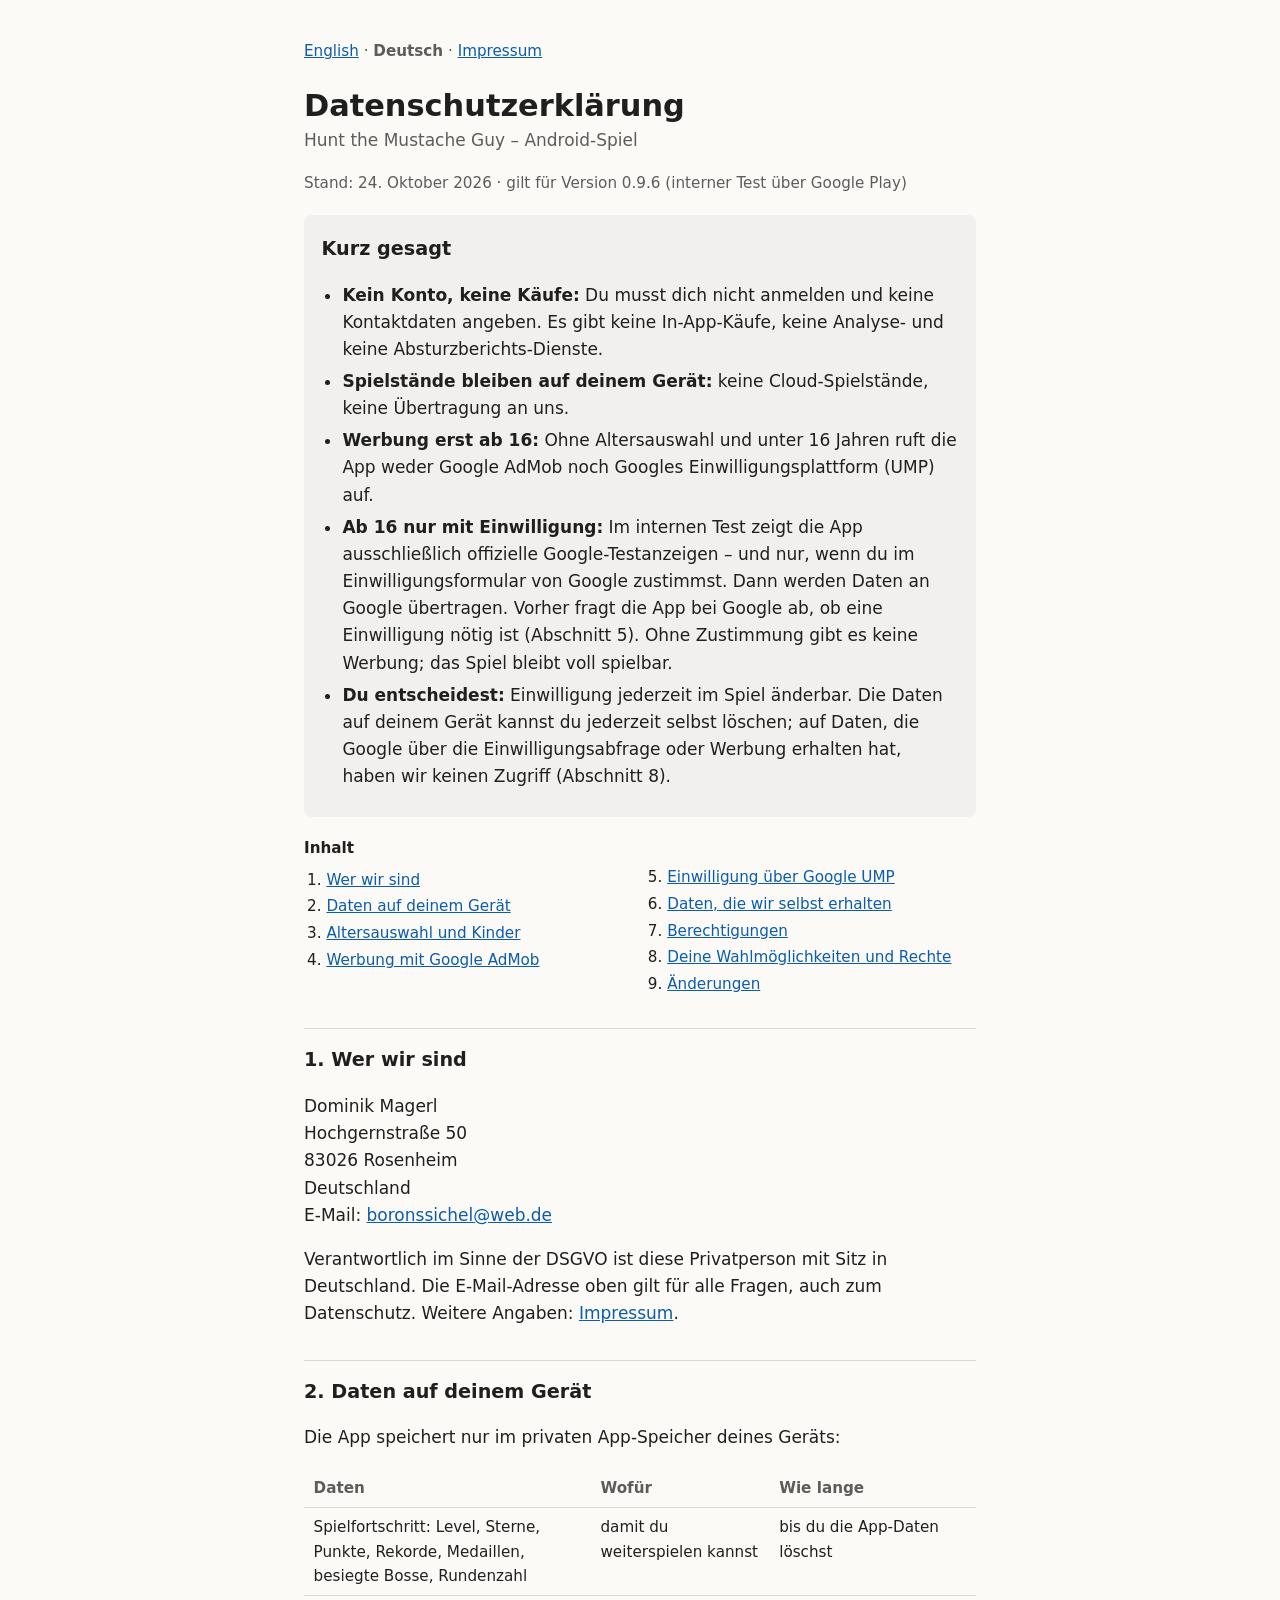
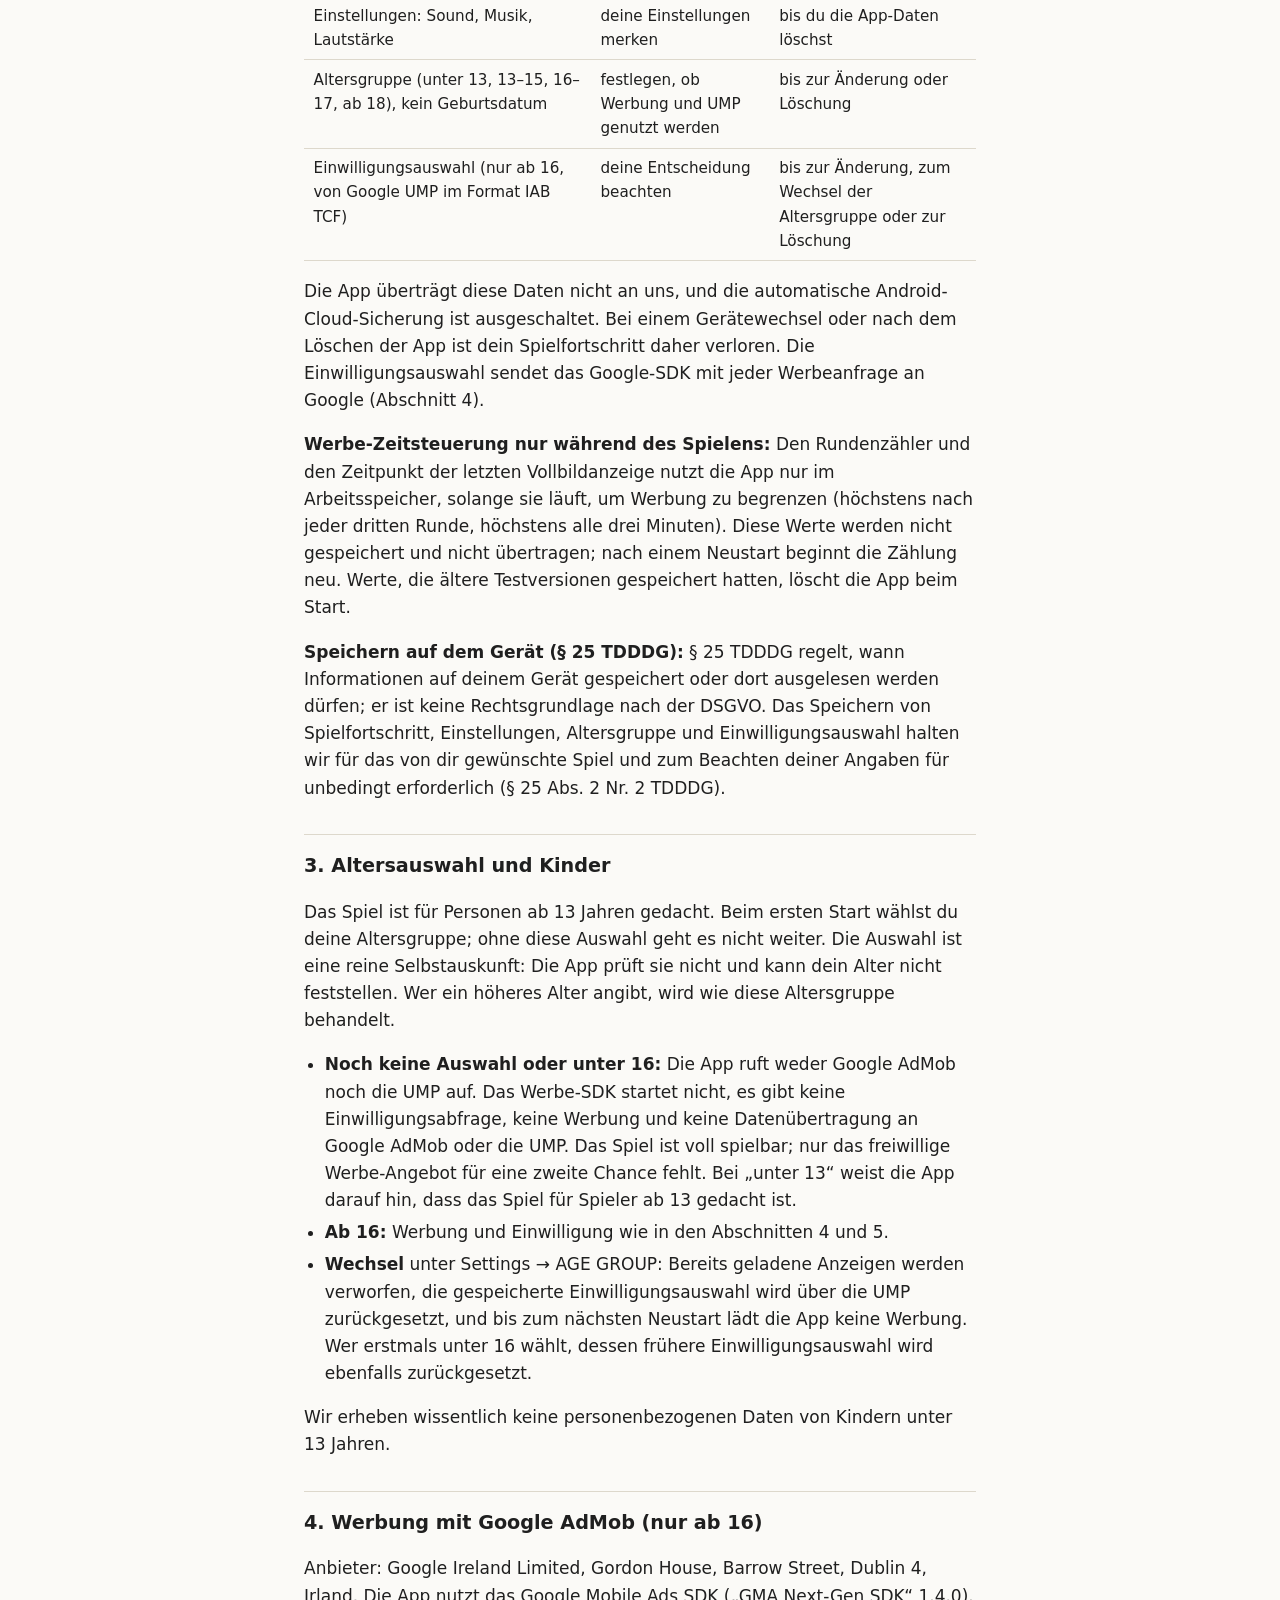
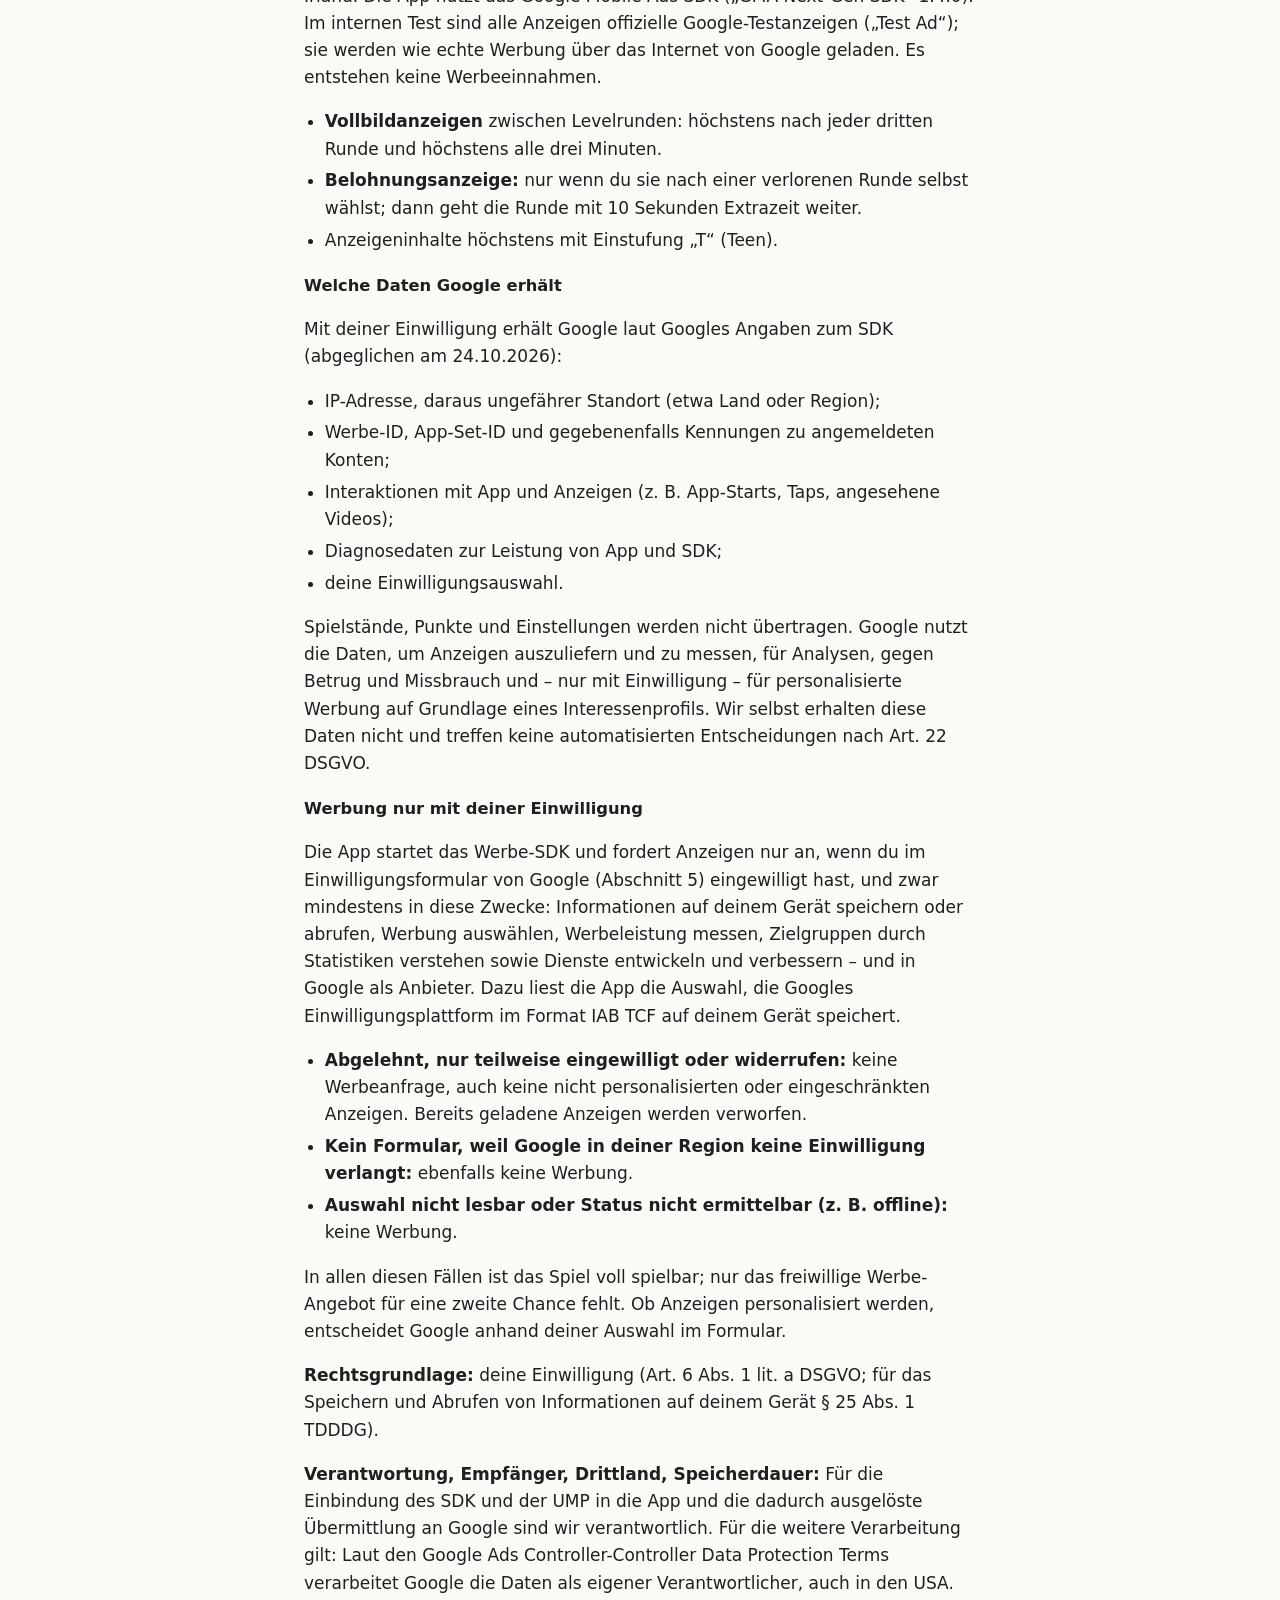
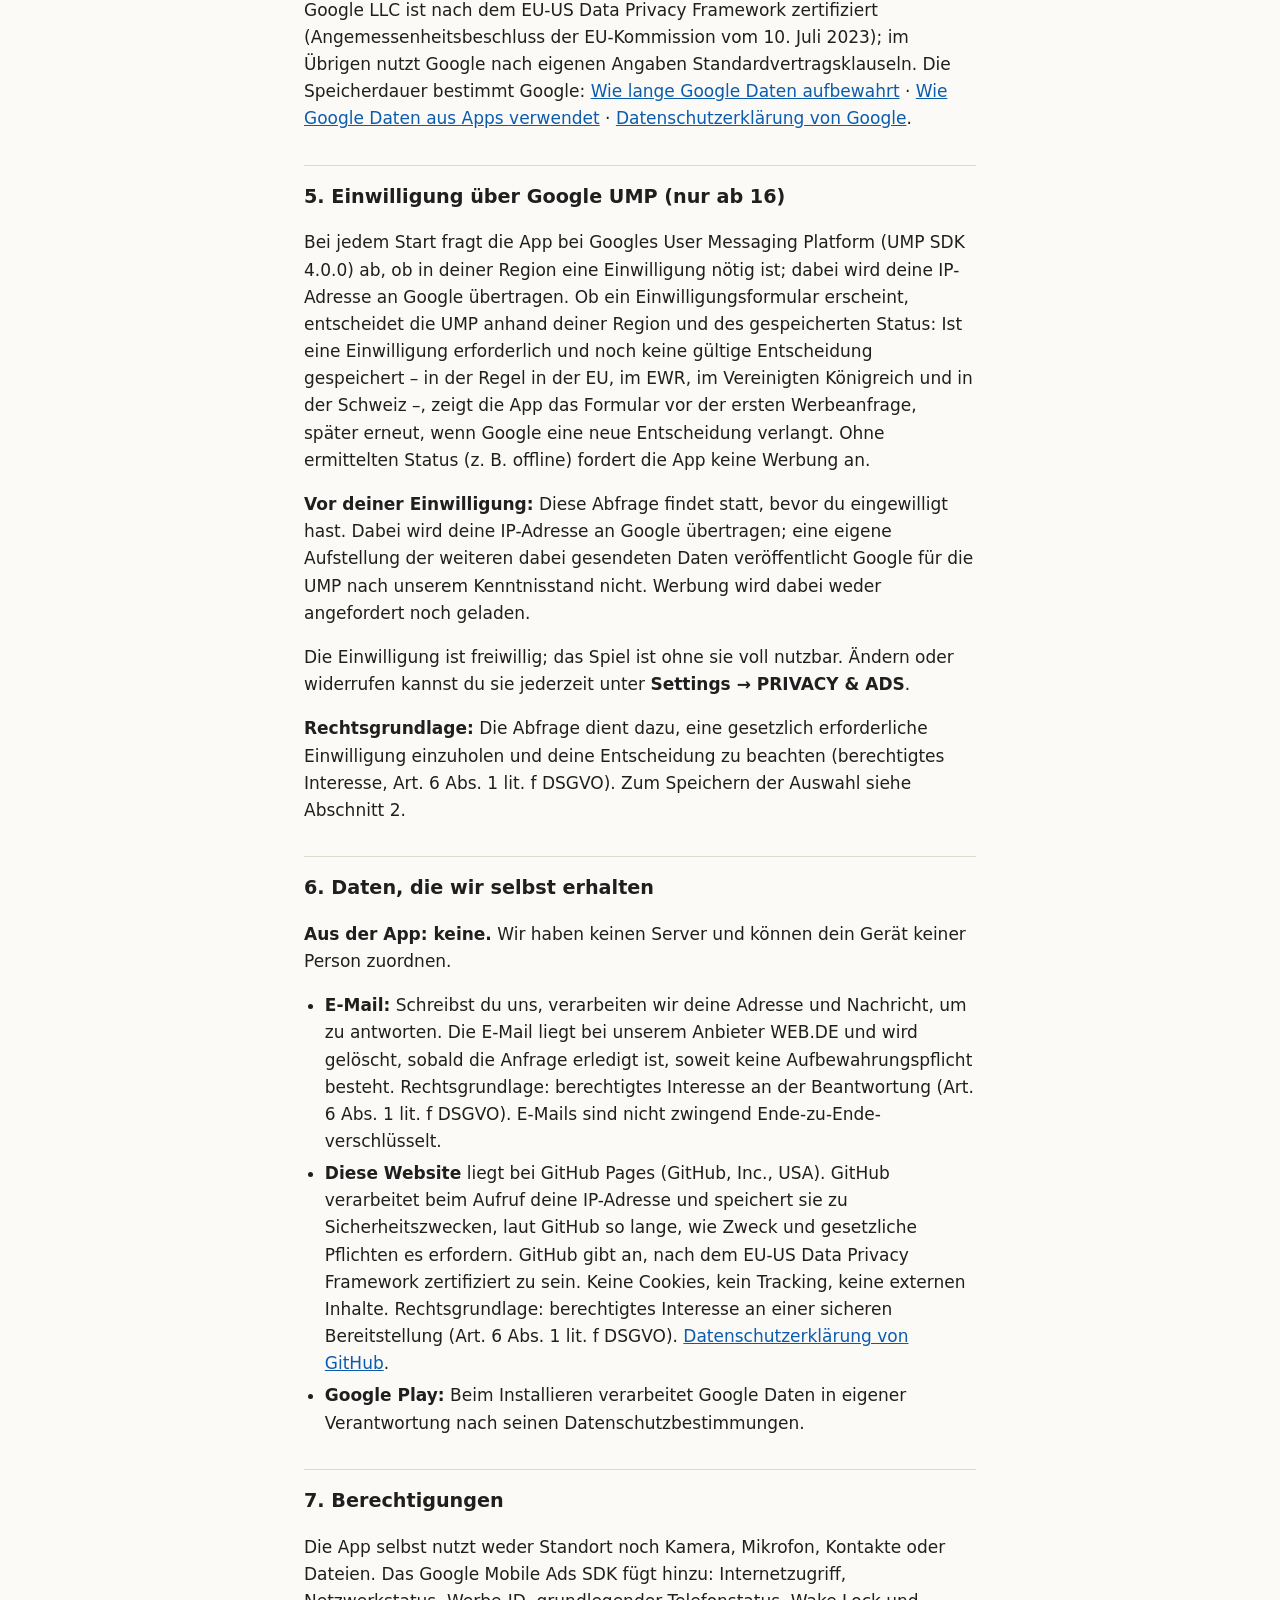
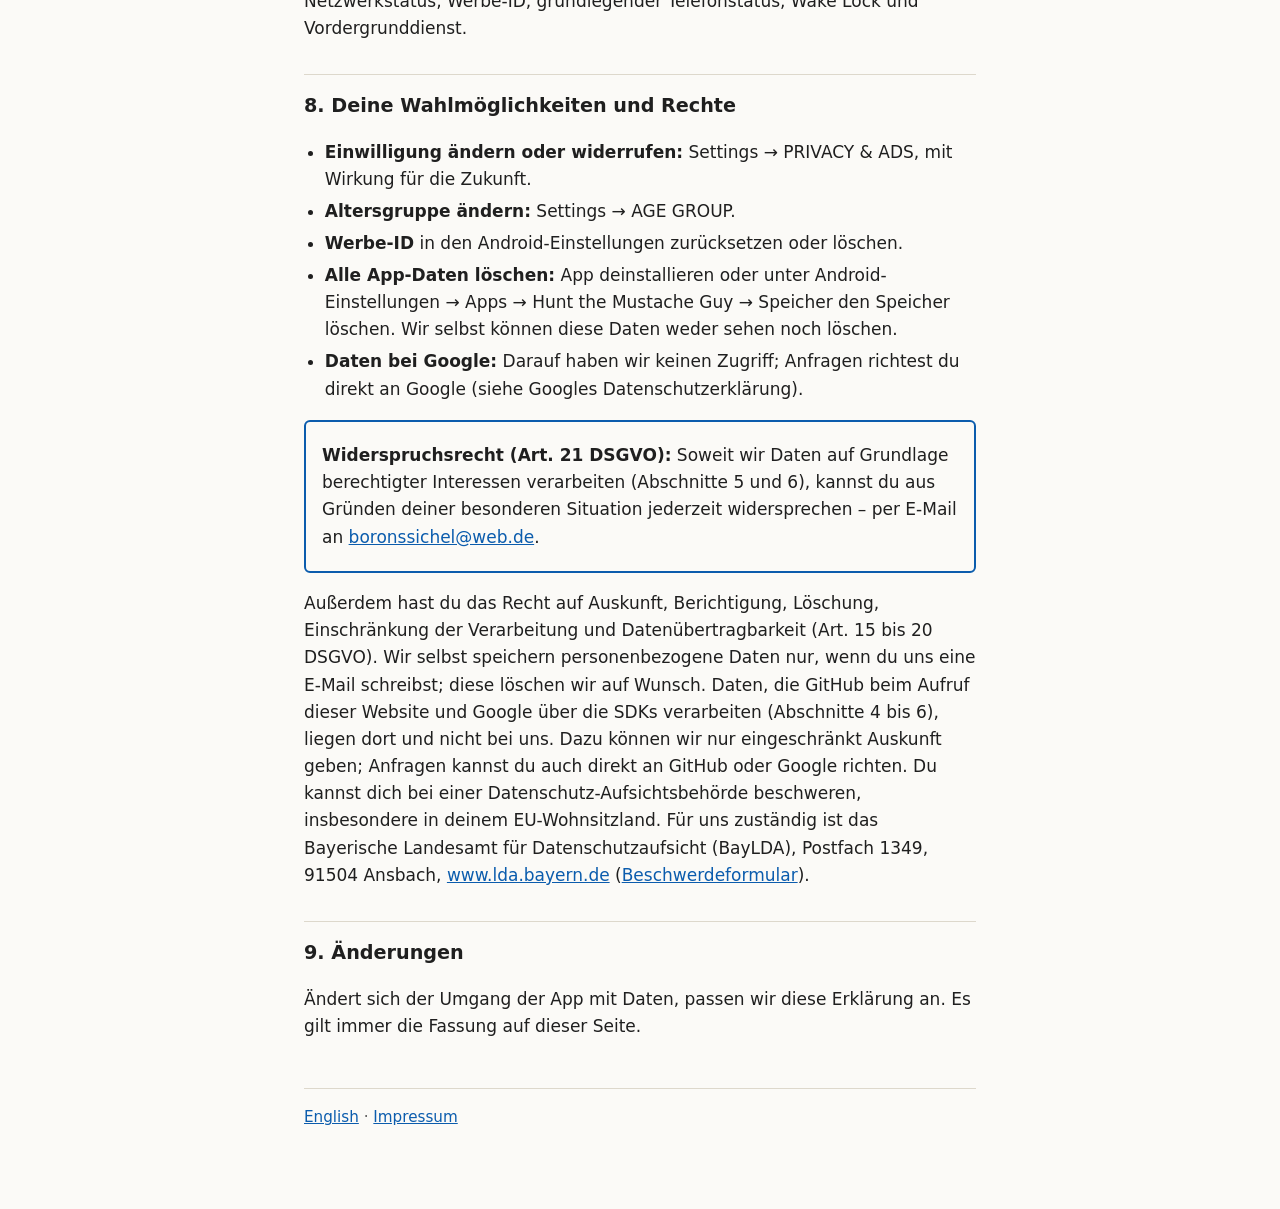
==== de/index.html @ 75f21421 "Add files via upload" ====
<!doctype html>
<html lang="de">
<head>
<meta charset="utf-8">
<meta name="viewport" content="width=device-width, initial-scale=1">
<title>Datenschutzerklärung – Hunt the Mustache Guy</title>
<link rel="stylesheet" href="../style.css">
</head>
<body>
<main>
<p class="lang"><a href="../">English</a> · <strong>Deutsch</strong> · <a href="../impressum/">Impressum</a></p>

<h1>Datenschutzerklärung</h1>
<p class="sub">Hunt the Mustache Guy – Android-Spiel</p>
<p class="meta">Stand: 24. Oktober 2026 · gilt für Version 0.9.6 (interner Test über Google Play)</p>

<div class="summary">
<h2>Kurz gesagt</h2>
<ul>
<li><strong>Kein Konto, keine Käufe:</strong> Du musst dich nicht anmelden und keine Kontaktdaten
angeben. Es gibt keine In-App-Käufe, keine Analyse- und keine Absturzberichts-Dienste.</li>
<li><strong>Spielstände bleiben auf deinem Gerät:</strong> keine Cloud-Spielstände, keine
Übertragung an uns.</li>
<li><strong>Werbung erst ab 16:</strong> Ohne Altersauswahl und unter 16 Jahren ruft die App
weder Google AdMob noch Googles Einwilligungsplattform (UMP) auf.</li>
<li><strong>Ab 16 nur mit Einwilligung:</strong> Im internen Test zeigt die App ausschließlich
offizielle Google-Testanzeigen – und nur, wenn du im Einwilligungsformular von Google zustimmst.
Dann werden Daten an Google übertragen. Vorher fragt die App bei Google ab, ob eine Einwilligung
nötig ist (Abschnitt 5). Ohne Zustimmung gibt es keine Werbung; das Spiel bleibt voll spielbar.</li>
<li><strong>Du entscheidest:</strong> Einwilligung jederzeit im Spiel änderbar. Die Daten auf
deinem Gerät kannst du jederzeit selbst löschen; auf Daten, die Google über die
Einwilligungsabfrage oder Werbung erhalten hat, haben wir keinen Zugriff (Abschnitt 8).</li>
</ul>
</div>

<nav class="toc" aria-label="Inhalt">
<strong>Inhalt</strong>
<ol>
<li><a href="#wer">Wer wir sind</a></li>
<li><a href="#geraet">Daten auf deinem Gerät</a></li>
<li><a href="#alter">Altersauswahl und Kinder</a></li>
<li><a href="#werbung">Werbung mit Google AdMob</a></li>
<li><a href="#einwilligung">Einwilligung über Google UMP</a></li>
<li><a href="#selbst">Daten, die wir selbst erhalten</a></li>
<li><a href="#berechtigungen">Berechtigungen</a></li>
<li><a href="#rechte">Deine Wahlmöglichkeiten und Rechte</a></li>
<li><a href="#aenderungen">Änderungen</a></li>
</ol>
</nav>

<div id="wer"></div>
<h2>1. Wer wir sind</h2>
<p>
Dominik Magerl<br>
Hochgernstra&#223;e 50<br>83026 Rosenheim<br>
Deutschland<br>
E-Mail: <a href="mailto:boronssichel@web.de">boronssichel@web.de</a>
</p>
<p>Verantwortlich im Sinne der DSGVO ist diese Privatperson mit Sitz in Deutschland. Die
E-Mail-Adresse oben gilt für alle Fragen, auch zum Datenschutz. Weitere Angaben:
<a href="../impressum/">Impressum</a>.</p>

<h2 id="geraet">2. Daten auf deinem Gerät</h2>
<p>Die App speichert nur im privaten App-Speicher deines Geräts:</p>
<table>
<thead><tr><th>Daten</th><th>Wofür</th><th>Wie lange</th></tr></thead>
<tbody>
<tr><td>Spielfortschritt: Level, Sterne, Punkte, Rekorde, Medaillen, besiegte Bosse, Rundenzahl</td><td data-label="Wofür">damit du weiterspielen kannst</td><td data-label="Wie lange">bis du die App-Daten löschst</td></tr>
<tr><td>Einstellungen: Sound, Musik, Lautstärke</td><td data-label="Wofür">deine Einstellungen merken</td><td data-label="Wie lange">bis du die App-Daten löschst</td></tr>
<tr><td>Altersgruppe (unter 13, 13–15, 16–17, ab 18), kein Geburtsdatum</td><td data-label="Wofür">festlegen, ob Werbung und UMP genutzt werden</td><td data-label="Wie lange">bis zur Änderung oder Löschung</td></tr>
<tr><td>Einwilligungsauswahl (nur ab 16, von Google UMP im Format IAB TCF)</td><td data-label="Wofür">deine Entscheidung beachten</td><td data-label="Wie lange">bis zur Änderung, zum Wechsel der Altersgruppe oder zur Löschung</td></tr>
</tbody>
</table>
<p>Die App überträgt diese Daten nicht an uns, und die automatische Android-Cloud-Sicherung ist
ausgeschaltet. Bei einem Gerätewechsel oder nach dem Löschen der App ist dein Spielfortschritt
daher verloren. Die Einwilligungsauswahl sendet das Google-SDK mit jeder Werbeanfrage an Google
(Abschnitt 4).</p>
<p><strong>Werbe-Zeitsteuerung nur während des Spielens:</strong> Den Rundenzähler und den
Zeitpunkt der letzten Vollbildanzeige nutzt die App nur im Arbeitsspeicher, solange sie läuft,
um Werbung zu begrenzen (höchstens nach jeder dritten Runde, höchstens alle drei Minuten). Diese
Werte werden nicht gespeichert und nicht übertragen; nach einem Neustart beginnt die Zählung
neu. Werte, die ältere Testversionen gespeichert hatten, löscht die App beim Start.</p>
<p><strong>Speichern auf dem Gerät (§ 25 TDDDG):</strong> § 25 TDDDG regelt, wann Informationen
auf deinem Gerät gespeichert oder dort ausgelesen werden dürfen; er ist keine Rechtsgrundlage
nach der DSGVO. Das Speichern von Spielfortschritt, Einstellungen, Altersgruppe und
Einwilligungsauswahl halten wir für das von dir gewünschte Spiel und zum Beachten deiner
Angaben für unbedingt erforderlich (§ 25 Abs. 2 Nr. 2 TDDDG).</p>

<h2 id="alter">3. Altersauswahl und Kinder</h2>
<p>Das Spiel ist für Personen ab 13 Jahren gedacht. Beim ersten Start wählst du deine
Altersgruppe; ohne diese Auswahl geht es nicht weiter. Die Auswahl ist eine reine
Selbstauskunft: Die App prüft sie nicht und kann dein Alter nicht feststellen. Wer ein höheres
Alter angibt, wird wie diese Altersgruppe behandelt.</p>
<ul>
<li><strong>Noch keine Auswahl oder unter 16:</strong> Die App ruft weder Google AdMob noch die
UMP auf. Das Werbe-SDK startet nicht, es gibt keine Einwilligungsabfrage, keine Werbung und
keine Datenübertragung an Google AdMob oder die UMP. Das Spiel ist voll spielbar; nur das
freiwillige Werbe-Angebot für eine zweite Chance fehlt. Bei „unter 13“ weist die App darauf hin,
dass das Spiel für Spieler ab 13 gedacht ist.</li>
<li><strong>Ab 16:</strong> Werbung und Einwilligung wie in den Abschnitten 4 und 5.</li>
<li><strong>Wechsel</strong> unter Settings → AGE GROUP: Bereits geladene Anzeigen werden
verworfen, die gespeicherte Einwilligungsauswahl wird über die UMP zurückgesetzt, und bis zum
nächsten Neustart lädt die App keine Werbung. Wer erstmals unter 16 wählt, dessen frühere
Einwilligungsauswahl wird ebenfalls zurückgesetzt.</li>
</ul>
<p>Wir erheben wissentlich keine personenbezogenen Daten von Kindern unter 13 Jahren.</p>

<h2 id="werbung">4. Werbung mit Google AdMob (nur ab 16)</h2>
<p>Anbieter: Google Ireland Limited, Gordon House, Barrow Street, Dublin 4, Irland. Die App
nutzt das Google Mobile Ads SDK („GMA Next-Gen SDK“ 1.4.0). Im internen Test sind alle Anzeigen
offizielle Google-Testanzeigen („Test Ad“); sie werden wie echte Werbung über das Internet von
Google geladen. Es entstehen keine Werbeeinnahmen.</p>
<ul>
<li><strong>Vollbildanzeigen</strong> zwischen Levelrunden: höchstens nach jeder dritten Runde
und höchstens alle drei Minuten.</li>
<li><strong>Belohnungsanzeige:</strong> nur wenn du sie nach einer verlorenen Runde selbst
wählst; dann geht die Runde mit 10 Sekunden Extrazeit weiter.</li>
<li>Anzeigeninhalte höchstens mit Einstufung „T“ (Teen).</li>
</ul>
<h3>Welche Daten Google erhält</h3>
<p>Mit deiner Einwilligung erhält Google laut Googles Angaben zum SDK (abgeglichen am
24.10.2026):</p>
<ul>
<li>IP-Adresse, daraus ungefährer Standort (etwa Land oder Region);</li>
<li>Werbe-ID, App-Set-ID und gegebenenfalls Kennungen zu angemeldeten Konten;</li>
<li>Interaktionen mit App und Anzeigen (z. B. App-Starts, Taps, angesehene Videos);</li>
<li>Diagnosedaten zur Leistung von App und SDK;</li>
<li>deine Einwilligungsauswahl.</li>
</ul>
<p>Spielstände, Punkte und Einstellungen werden nicht übertragen. Google nutzt die Daten, um
Anzeigen auszuliefern und zu messen, für Analysen, gegen Betrug und Missbrauch und – nur mit
Einwilligung – für personalisierte Werbung auf Grundlage eines Interessenprofils. Wir selbst
erhalten diese Daten nicht und treffen keine automatisierten Entscheidungen nach Art. 22 DSGVO.</p>
<h3>Werbung nur mit deiner Einwilligung</h3>
<p>Die App startet das Werbe-SDK und fordert Anzeigen nur an, wenn du im Einwilligungsformular
von Google (Abschnitt 5) eingewilligt hast, und zwar mindestens in diese Zwecke: Informationen
auf deinem Gerät speichern oder abrufen, Werbung auswählen, Werbeleistung messen, Zielgruppen
durch Statistiken verstehen sowie Dienste entwickeln und verbessern – und in Google als
Anbieter. Dazu liest die App die Auswahl, die Googles Einwilligungsplattform im Format IAB TCF
auf deinem Gerät speichert.</p>
<ul>
<li><strong>Abgelehnt, nur teilweise eingewilligt oder widerrufen:</strong> keine Werbeanfrage,
auch keine nicht personalisierten oder eingeschränkten Anzeigen. Bereits geladene Anzeigen werden
verworfen.</li>
<li><strong>Kein Formular, weil Google in deiner Region keine Einwilligung verlangt:</strong>
ebenfalls keine Werbung.</li>
<li><strong>Auswahl nicht lesbar oder Status nicht ermittelbar (z. B. offline):</strong> keine
Werbung.</li>
</ul>
<p>In allen diesen Fällen ist das Spiel voll spielbar; nur das freiwillige Werbe-Angebot für eine
zweite Chance fehlt. Ob Anzeigen personalisiert werden, entscheidet Google anhand deiner Auswahl
im Formular.</p>
<p><strong>Rechtsgrundlage:</strong> deine Einwilligung (Art. 6 Abs. 1 lit. a DSGVO; für das
Speichern und Abrufen von Informationen auf deinem Gerät § 25 Abs. 1 TDDDG).</p>
<p><strong>Verantwortung, Empfänger, Drittland, Speicherdauer:</strong> Für die Einbindung des
SDK und der UMP in die App und die dadurch ausgelöste Übermittlung an Google sind wir
verantwortlich. Für die weitere Verarbeitung gilt: Laut den Google Ads Controller-Controller
Data Protection Terms verarbeitet Google die Daten als eigener Verantwortlicher, auch in den
USA. Google LLC ist nach dem EU-US Data Privacy Framework zertifiziert (Angemessenheitsbeschluss
der EU-Kommission vom 10. Juli 2023); im Übrigen nutzt Google nach eigenen Angaben
Standardvertragsklauseln. Die Speicherdauer bestimmt Google:
<a href="https://policies.google.com/technologies/retention?hl=de">Wie lange Google Daten
aufbewahrt</a> ·
<a href="https://policies.google.com/technologies/partner-sites?hl=de">Wie Google Daten aus Apps
verwendet</a> · <a href="https://policies.google.com/privacy?hl=de">Datenschutzerklärung von
Google</a>.</p>

<h2 id="einwilligung">5. Einwilligung über Google UMP (nur ab 16)</h2>
<p>Bei jedem Start fragt die App bei Googles User Messaging Platform (UMP SDK 4.0.0) ab, ob in
deiner Region eine Einwilligung nötig ist; dabei wird deine IP-Adresse an Google übertragen. Ob
ein Einwilligungsformular erscheint, entscheidet die UMP anhand deiner Region und des
gespeicherten Status: Ist eine Einwilligung erforderlich und noch keine gültige Entscheidung
gespeichert – in der Regel in der EU, im EWR, im Vereinigten Königreich und in der Schweiz –,
zeigt die App das Formular vor der ersten Werbeanfrage, später erneut, wenn Google eine neue
Entscheidung verlangt.
Ohne ermittelten Status (z. B. offline) fordert die App keine Werbung an.</p>
<p><strong>Vor deiner Einwilligung:</strong> Diese Abfrage findet statt, bevor du eingewilligt
hast. Dabei wird deine IP-Adresse an Google übertragen; eine eigene Aufstellung der weiteren
dabei gesendeten Daten veröffentlicht Google für die UMP nach unserem Kenntnisstand nicht.
Werbung wird dabei weder angefordert noch geladen.</p>
<p>Die Einwilligung ist freiwillig; das Spiel ist ohne sie voll nutzbar. Ändern oder widerrufen
kannst du sie jederzeit unter <strong>Settings → PRIVACY &amp; ADS</strong>.</p>
<p><strong>Rechtsgrundlage:</strong> Die Abfrage dient dazu, eine gesetzlich erforderliche
Einwilligung einzuholen und deine Entscheidung zu beachten (berechtigtes Interesse, Art. 6
Abs. 1 lit. f DSGVO). Zum Speichern der Auswahl siehe Abschnitt 2.</p>

<h2 id="selbst">6. Daten, die wir selbst erhalten</h2>
<p><strong>Aus der App: keine.</strong> Wir haben keinen Server und können dein Gerät keiner
Person zuordnen.</p>
<ul>
<li><strong>E-Mail:</strong> Schreibst du uns, verarbeiten wir deine Adresse und Nachricht, um
zu antworten. Die E-Mail liegt bei unserem Anbieter WEB.DE und wird gelöscht, sobald die Anfrage
erledigt ist, soweit keine Aufbewahrungspflicht besteht. Rechtsgrundlage: berechtigtes Interesse
an der Beantwortung (Art. 6 Abs. 1 lit. f DSGVO). E-Mails sind nicht zwingend
Ende-zu-Ende-verschlüsselt.</li>
<li><strong>Diese Website</strong> liegt bei GitHub Pages (GitHub, Inc., USA). GitHub verarbeitet
beim Aufruf deine IP-Adresse und speichert sie zu Sicherheitszwecken, laut GitHub so lange, wie
Zweck und gesetzliche Pflichten es erfordern. GitHub gibt an, nach dem EU-US Data Privacy
Framework zertifiziert zu sein. Keine Cookies, kein Tracking, keine externen Inhalte.
Rechtsgrundlage: berechtigtes Interesse an einer sicheren Bereitstellung (Art. 6 Abs. 1 lit. f
DSGVO). <a href="https://docs.github.com/de/site-policy/privacy-policies/github-general-privacy-statement">Datenschutzerklärung von GitHub</a>.</li>
<li><strong>Google Play:</strong> Beim Installieren verarbeitet Google Daten in eigener
Verantwortung nach seinen Datenschutzbestimmungen.</li>
</ul>

<h2 id="berechtigungen">7. Berechtigungen</h2>
<p>Die App selbst nutzt weder Standort noch Kamera, Mikrofon, Kontakte oder Dateien. Das Google
Mobile Ads SDK fügt hinzu: Internetzugriff, Netzwerkstatus, Werbe-ID, grundlegender
Telefonstatus, Wake Lock und Vordergrunddienst.</p>

<h2 id="rechte">8. Deine Wahlmöglichkeiten und Rechte</h2>
<ul>
<li><strong>Einwilligung ändern oder widerrufen:</strong> Settings → PRIVACY &amp; ADS, mit Wirkung
für die Zukunft.</li>
<li><strong>Altersgruppe ändern:</strong> Settings → AGE GROUP.</li>
<li><strong>Werbe-ID</strong> in den Android-Einstellungen zurücksetzen oder löschen.</li>
<li><strong>Alle App-Daten löschen:</strong> App deinstallieren oder unter Android-Einstellungen →
Apps → Hunt the Mustache Guy → Speicher den Speicher löschen. Wir selbst können diese Daten
weder sehen noch löschen.</li>
<li><strong>Daten bei Google:</strong> Darauf haben wir keinen Zugriff; Anfragen richtest du
direkt an Google (siehe Googles Datenschutzerklärung).</li>
</ul>
<div class="objection">
<p><strong>Widerspruchsrecht (Art. 21 DSGVO):</strong> Soweit wir Daten auf Grundlage
berechtigter Interessen verarbeiten (Abschnitte 5 und 6), kannst du aus Gründen deiner
besonderen Situation jederzeit widersprechen – per E-Mail an
<a href="mailto:boronssichel@web.de">boronssichel@web.de</a>.</p>
</div>
<p>Außerdem hast du das Recht auf Auskunft, Berichtigung, Löschung, Einschränkung der
Verarbeitung und Datenübertragbarkeit (Art. 15 bis 20 DSGVO). Wir selbst speichern personenbezogene
Daten nur, wenn du uns eine E-Mail schreibst; diese löschen wir auf Wunsch. Daten, die GitHub
beim Aufruf dieser Website und Google über die SDKs verarbeiten (Abschnitte 4 bis 6), liegen
dort und nicht bei uns. Dazu können wir nur eingeschränkt Auskunft geben; Anfragen kannst du
auch direkt an GitHub oder Google richten. Du kannst dich bei einer
Datenschutz-Aufsichtsbehörde beschweren, insbesondere in deinem EU-Wohnsitzland. Für uns
zuständig ist das Bayerische Landesamt für Datenschutzaufsicht (BayLDA), Postfach 1349, 91504
Ansbach, <a href="https://www.lda.bayern.de/">www.lda.bayern.de</a>
(<a href="https://www.lda.bayern.de/de/beschwerde.html">Beschwerdeformular</a>).</p>

<h2 id="aenderungen">9. Änderungen</h2>
<p>Ändert sich der Umgang der App mit Daten, passen wir diese Erklärung an. Es gilt immer die
Fassung auf dieser Seite.</p>

<p class="foot"><a href="../">English</a> · <a href="../impressum/">Impressum</a></p>
</main>
</body>
</html>
---- style.css ----
:root {
  --bg: #fbfaf7;
  --text: #1f1f1f;
  --muted: #5c5c5c;
  --link: #0b5cad;
  --rule: #ddd8cc;
}

@media (prefers-color-scheme: dark) {
  :root {
    --bg: #17181a;
    --text: #e8e6e1;
    --muted: #a5a29b;
    --link: #7fb6f0;
    --rule: #34363a;
  }
}

* { box-sizing: border-box; }

body {
  margin: 0;
  background: var(--bg);
  color: var(--text);
  font: 17px/1.6 system-ui, -apple-system, "Segoe UI", Roboto, sans-serif;
}

main {
  max-width: 44rem;
  margin: 0 auto;
  padding: 1.5rem 16px 4rem;
}

h1 { font-size: 1.9rem; line-height: 1.2; margin: 1.5rem 0 0.2rem; }
h2 { font-size: 1.2rem; margin: 2rem 0 0.5rem; padding-top: 1rem; border-top: 1px solid var(--rule); }
.sub { color: var(--muted); margin-top: 0; }
.lang { font-size: 0.95rem; color: var(--muted); }
a { color: var(--link); overflow-wrap: anywhere; }
ul { padding-left: 1.3rem; }
li { margin: 0.3rem 0; }

.foot { margin-top: 3rem; padding-top: 1rem; border-top: 1px solid var(--rule); font-size: 0.95rem; color: var(--muted); }
.note { border-left: 4px solid var(--link); padding: 0.6rem 0.9rem; background: rgba(127, 127, 127, 0.08); border-radius: 4px; }
.objection { border: 2px solid var(--link); border-radius: 6px; padding: 0.2rem 1rem; margin: 1rem 0; }
h2 { scroll-margin-top: 1rem; }
h3 { font-size: 1.02rem; margin: 1.2rem 0 0.3rem; }
.meta { color: var(--muted); font-size: 0.95rem; margin: 0.2rem 0 1rem; }

/* Kurzfassung oben */
.summary { background: rgba(127, 127, 127, 0.08); border-radius: 8px; padding: 0.4rem 1.1rem 0.6rem; margin: 1.2rem 0; }
.summary h2 { border-top: 0; padding-top: 0; margin-top: 0.8rem; }

/* Sprunglinks */
.toc { font-size: 0.95rem; margin: 1rem 0; }
.toc ol { margin: 0.3rem 0 0; padding-left: 1.4rem; columns: 2; column-gap: 2rem; }
.toc li { margin: 0.15rem 0; break-inside: avoid; }
@media (max-width: 34rem) { .toc ol { columns: 1; } }

/* Datentabelle: auf schmalen Bildschirmen untereinander */
table { width: 100%; border-collapse: collapse; margin: 0.8rem 0; font-size: 0.95rem; }
th, td { text-align: left; vertical-align: top; padding: 0.45rem 0.6rem; border-bottom: 1px solid var(--rule); }
th { color: var(--muted); font-weight: 600; }
@media (max-width: 34rem) {
  thead { display: none; }
  table, tbody, tr, td { display: block; width: 100%; }
  tr { border-bottom: 1px solid var(--rule); padding: 0.4rem 0; }
  td { border: 0; padding: 0.15rem 0; }
  td::before { content: attr(data-label) ": "; color: var(--muted); font-weight: 600; }
  td:first-child::before { content: ""; }
  td:first-child { font-weight: 600; }
}
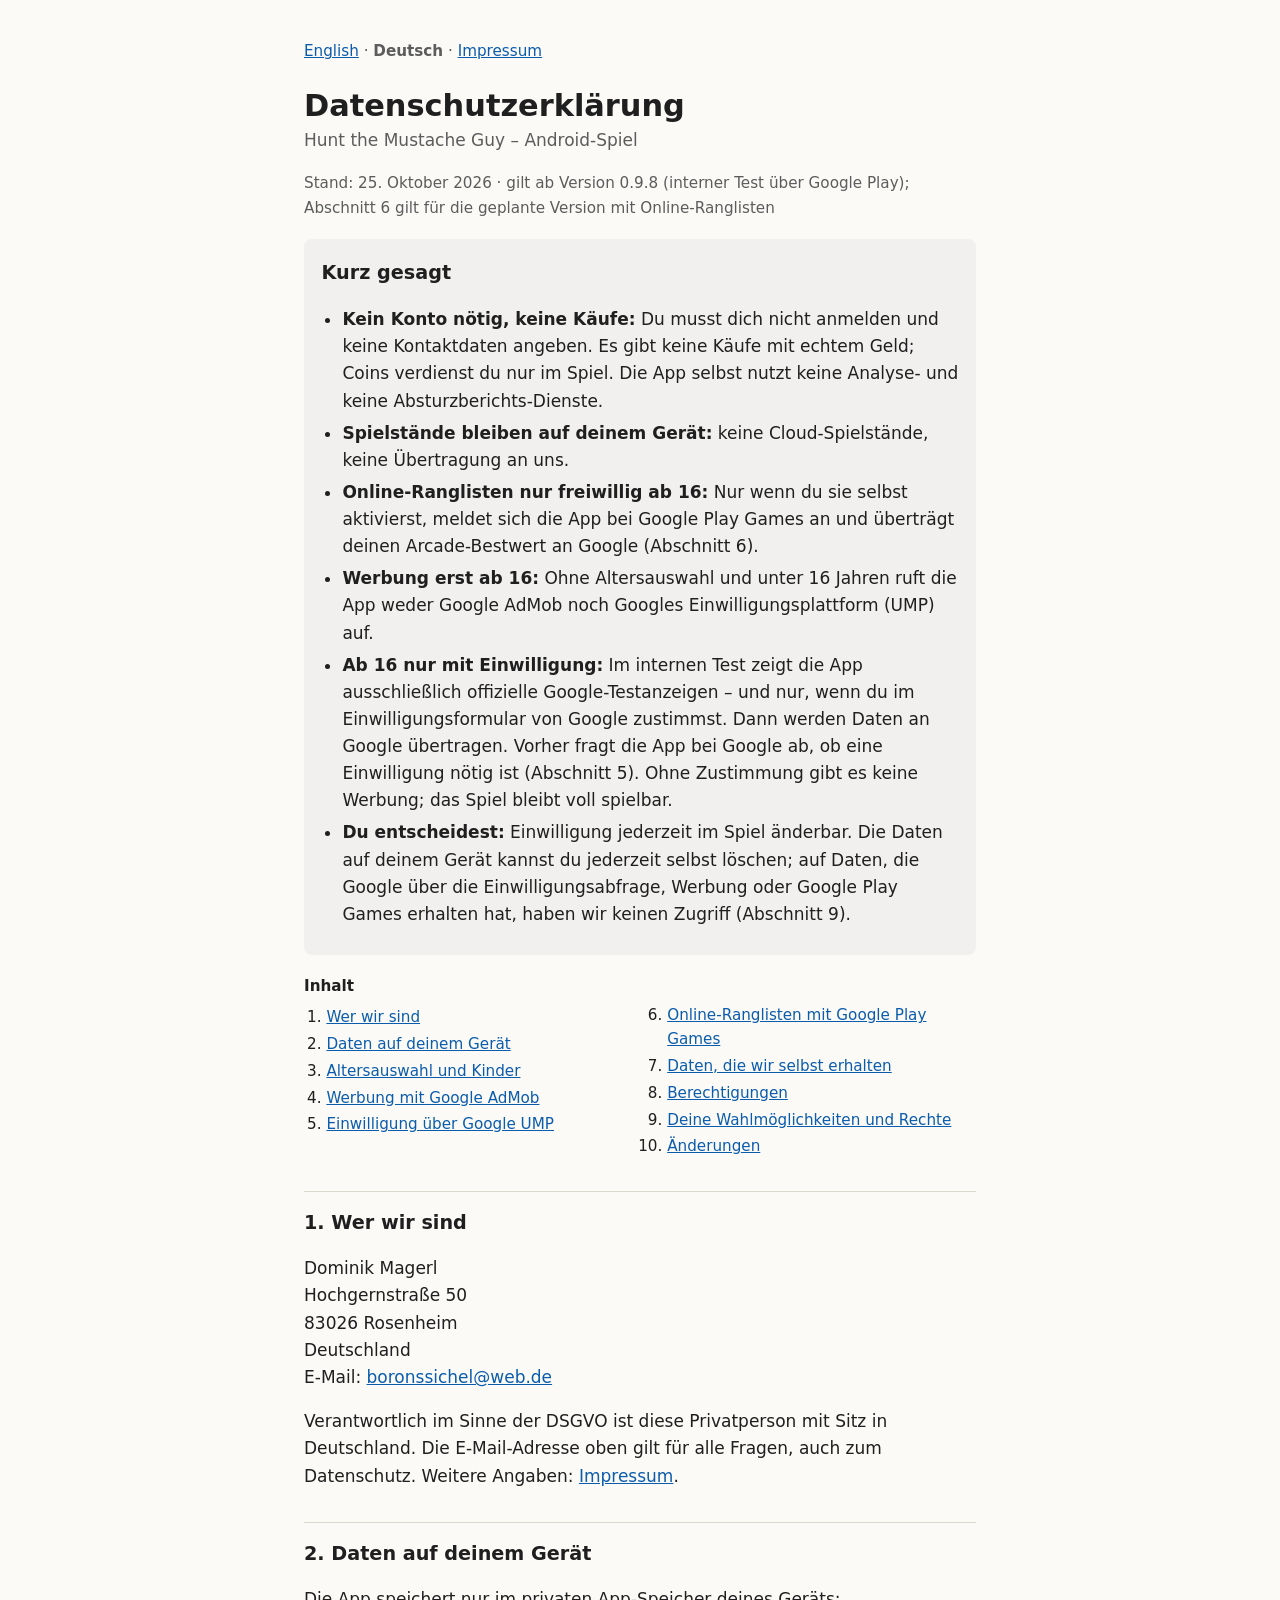
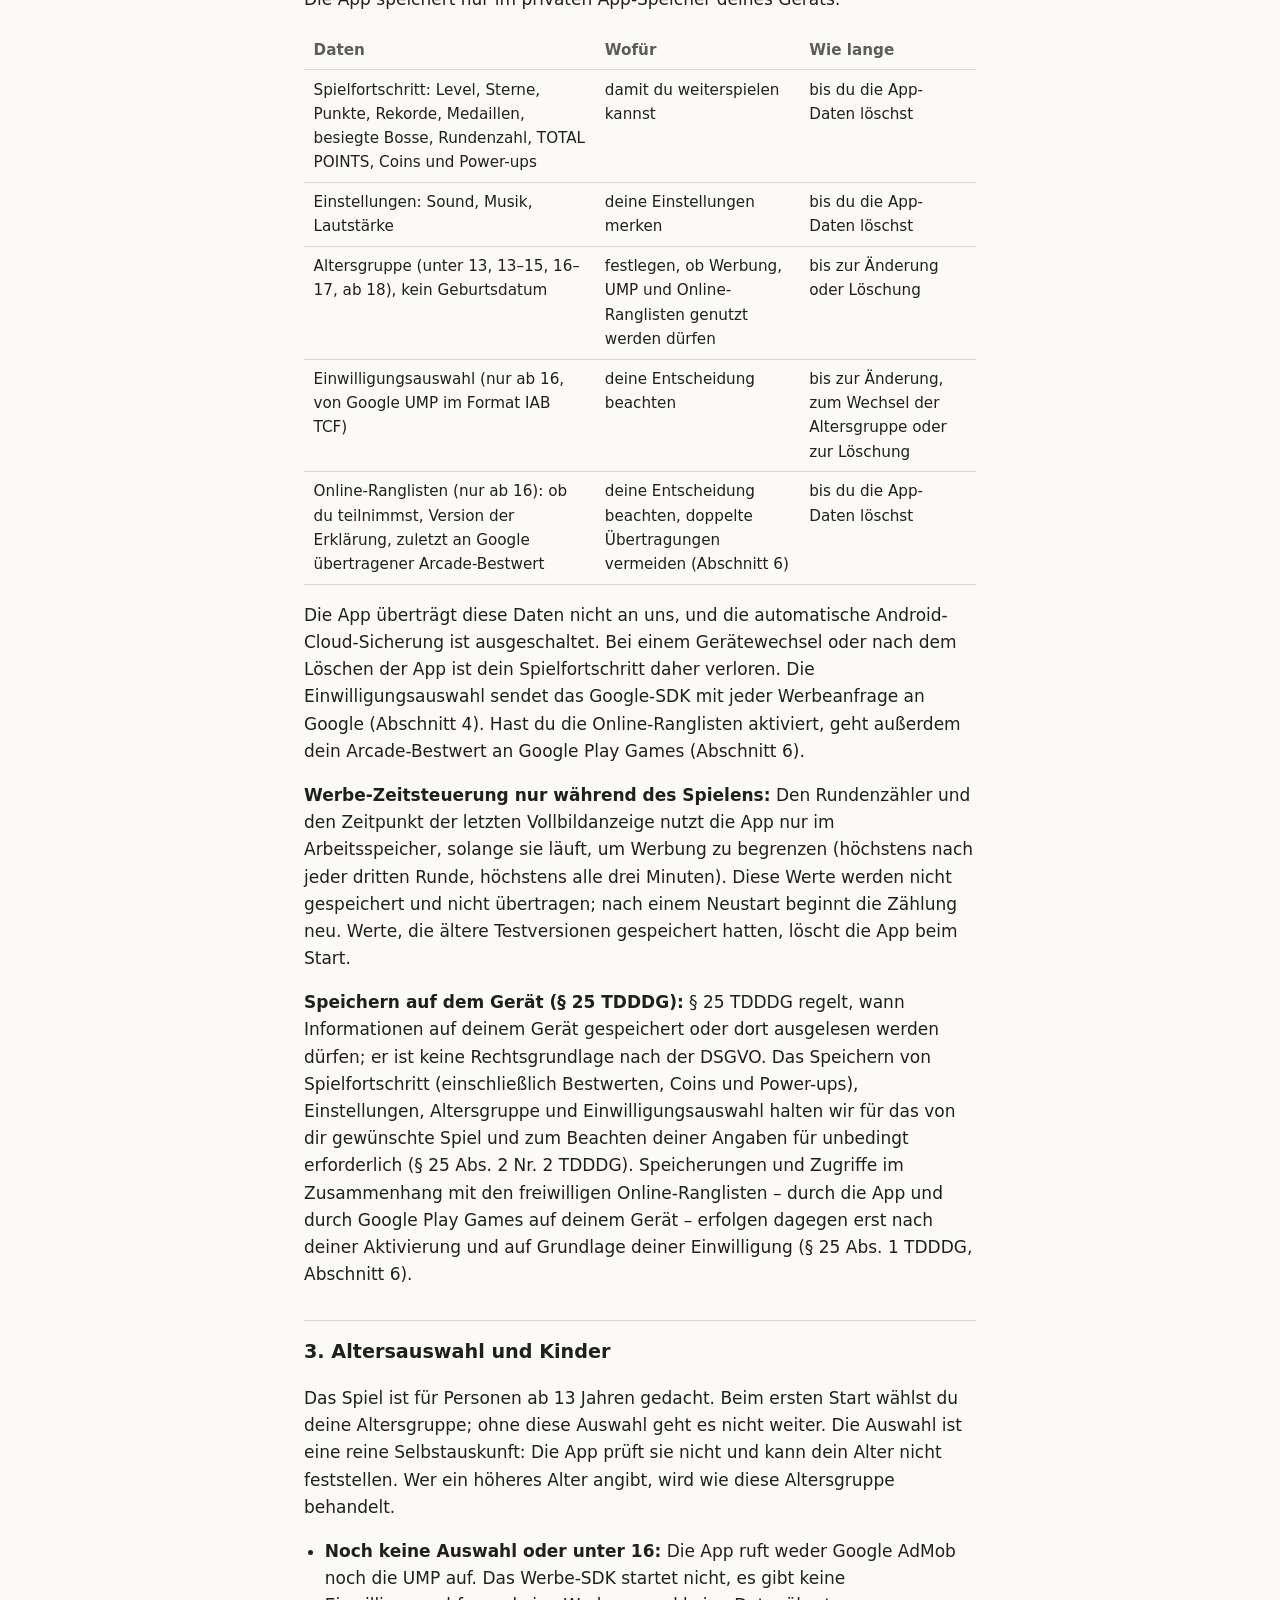
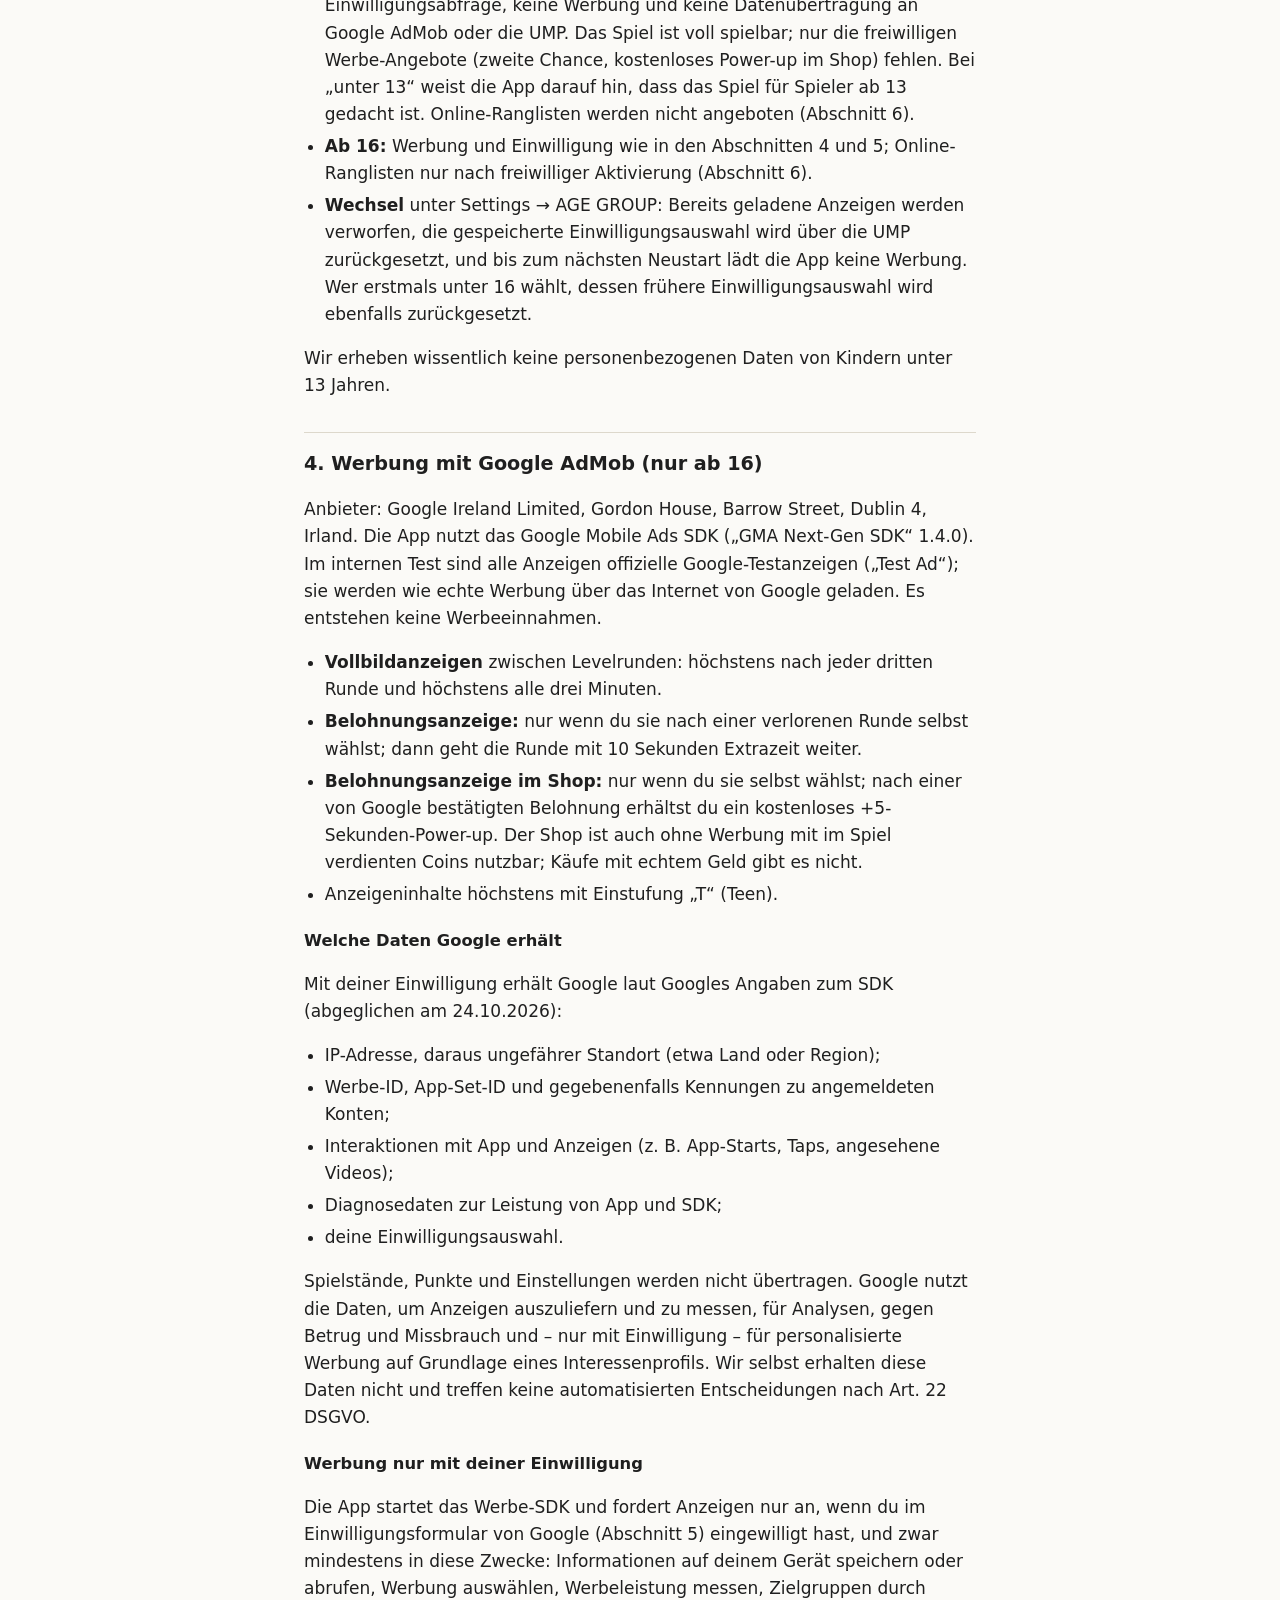
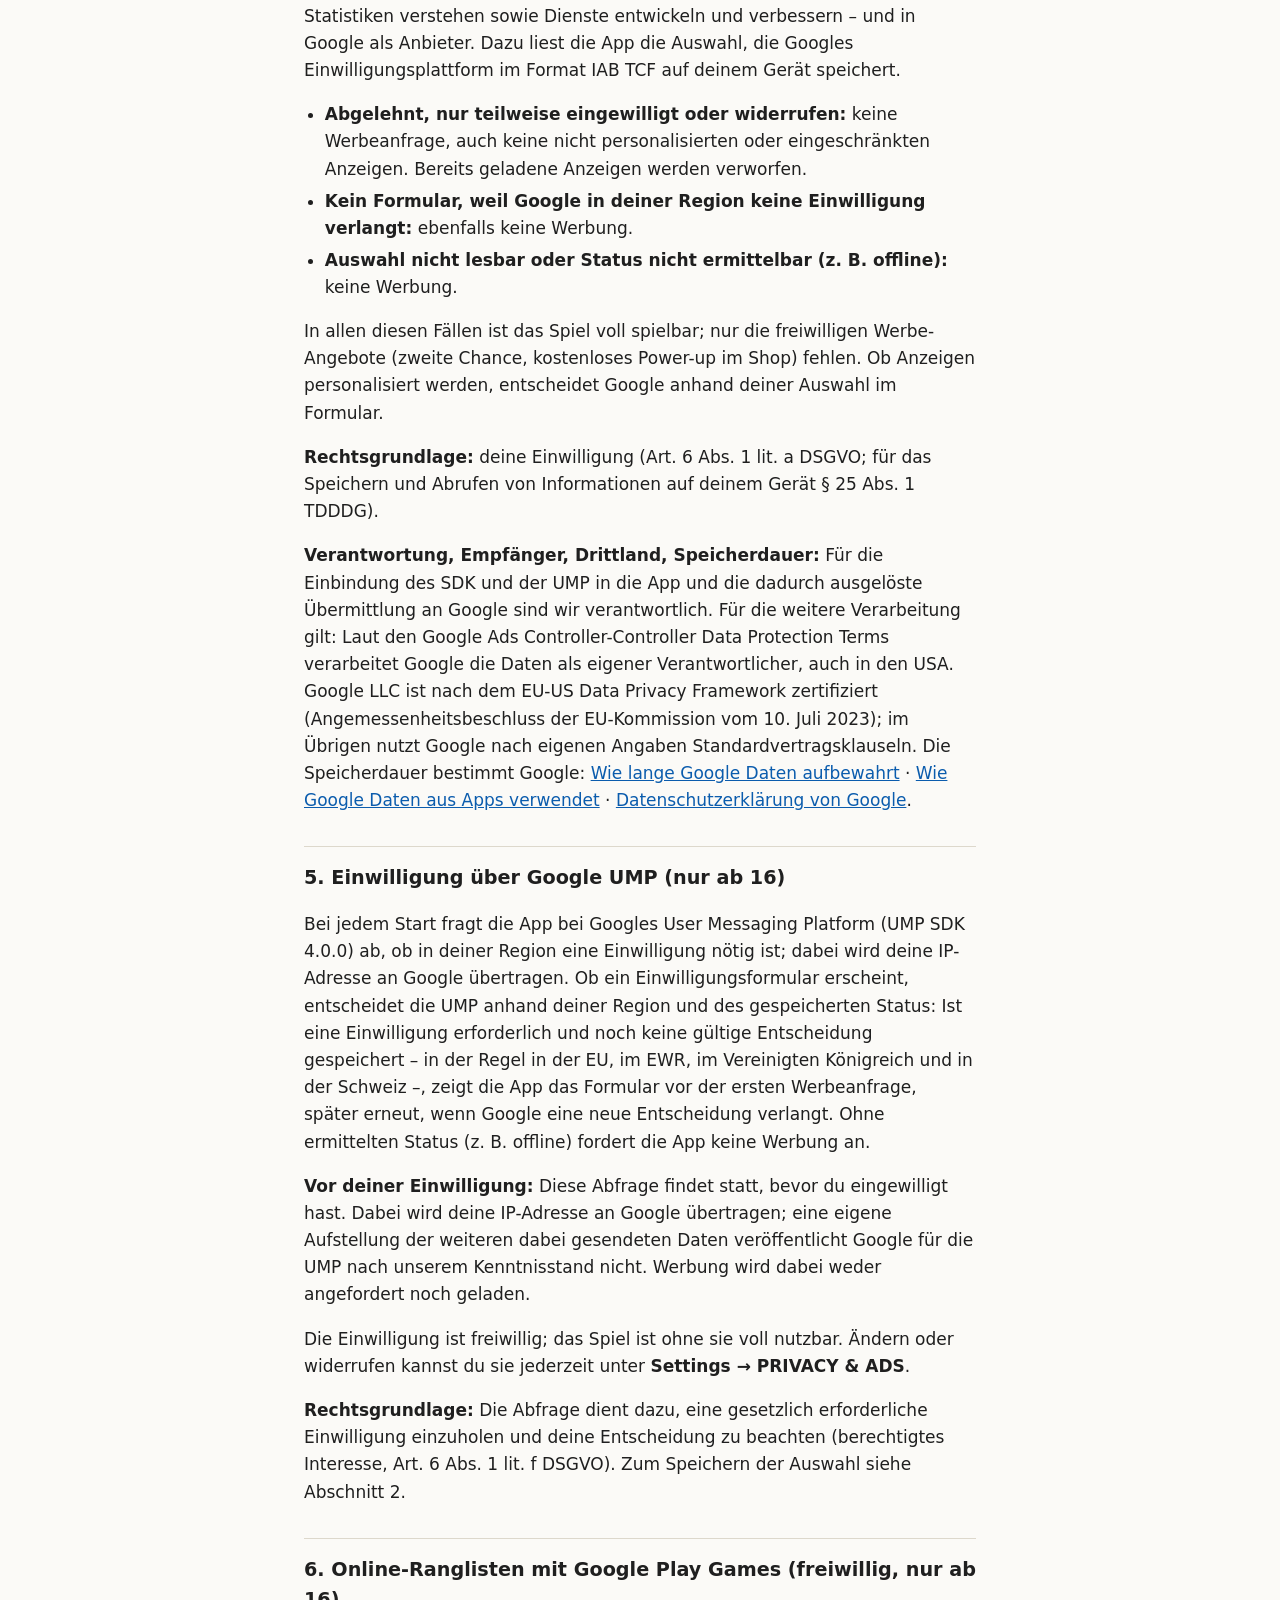
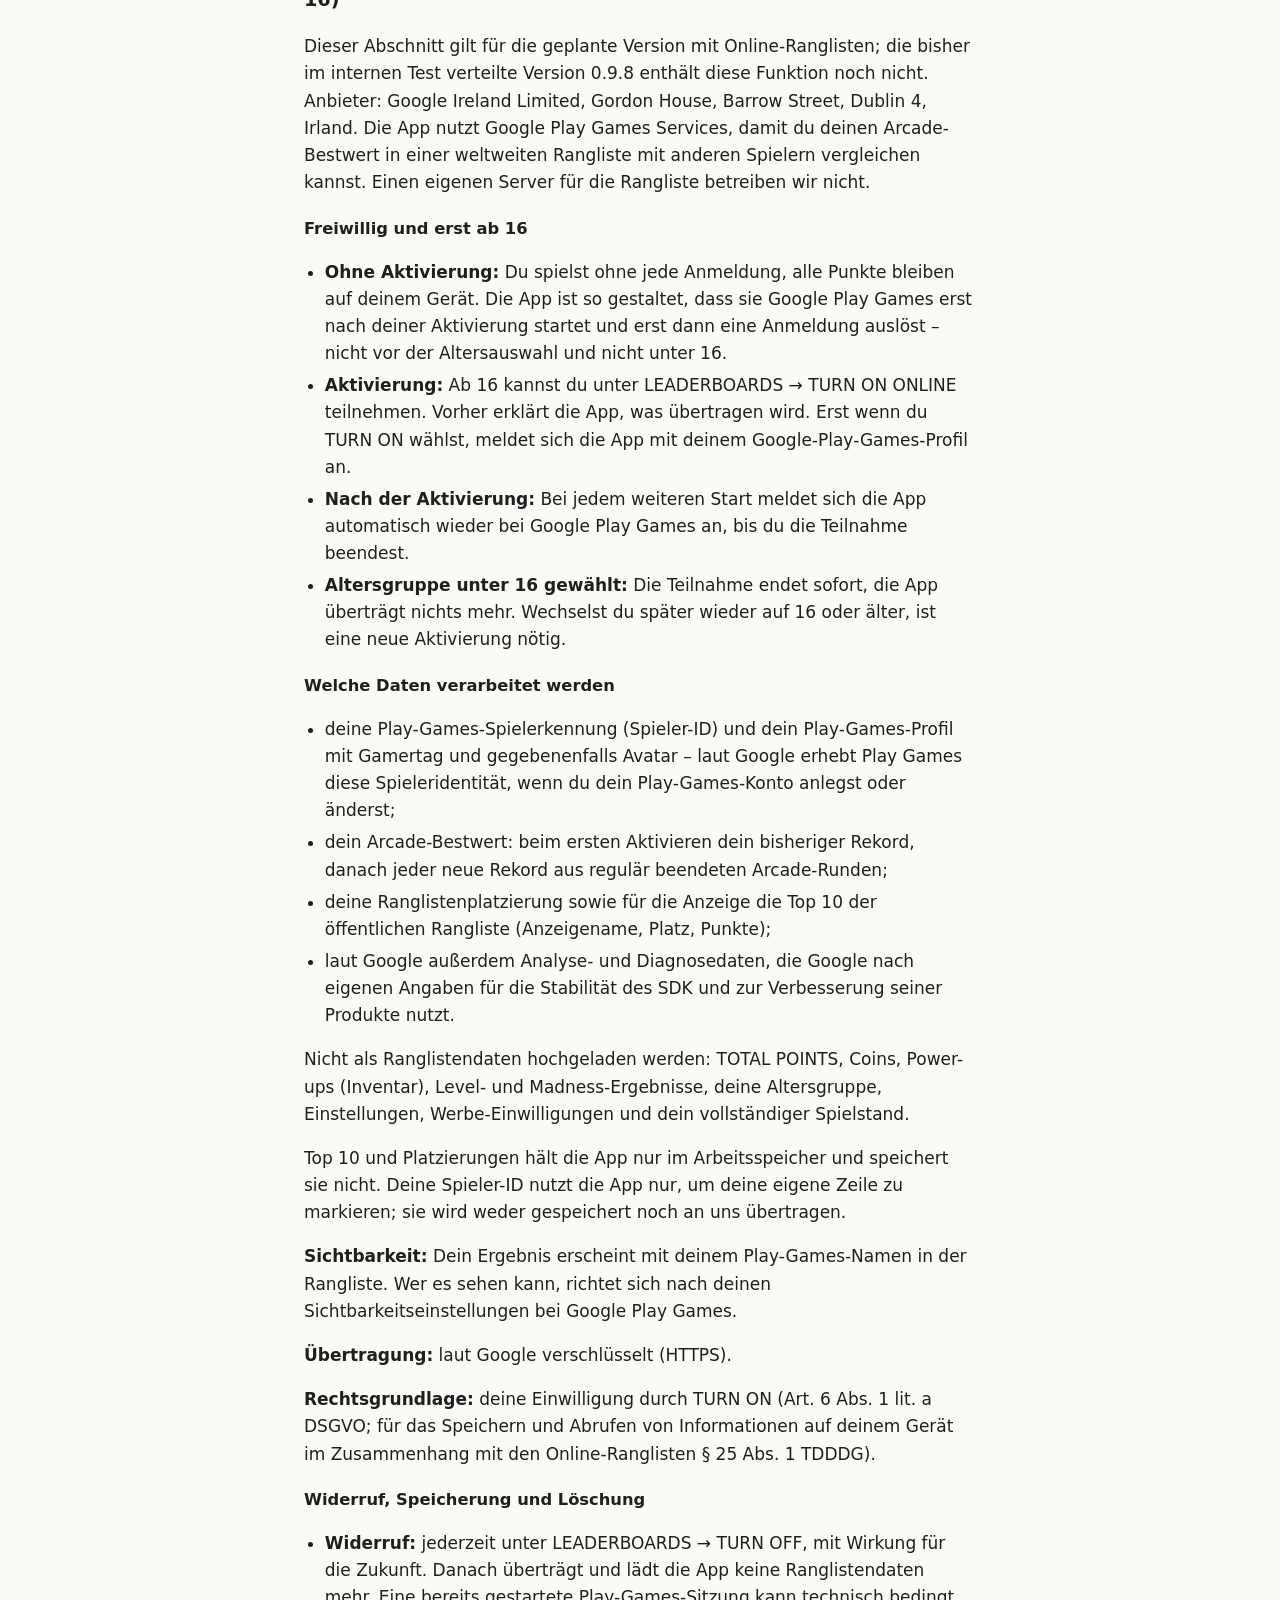
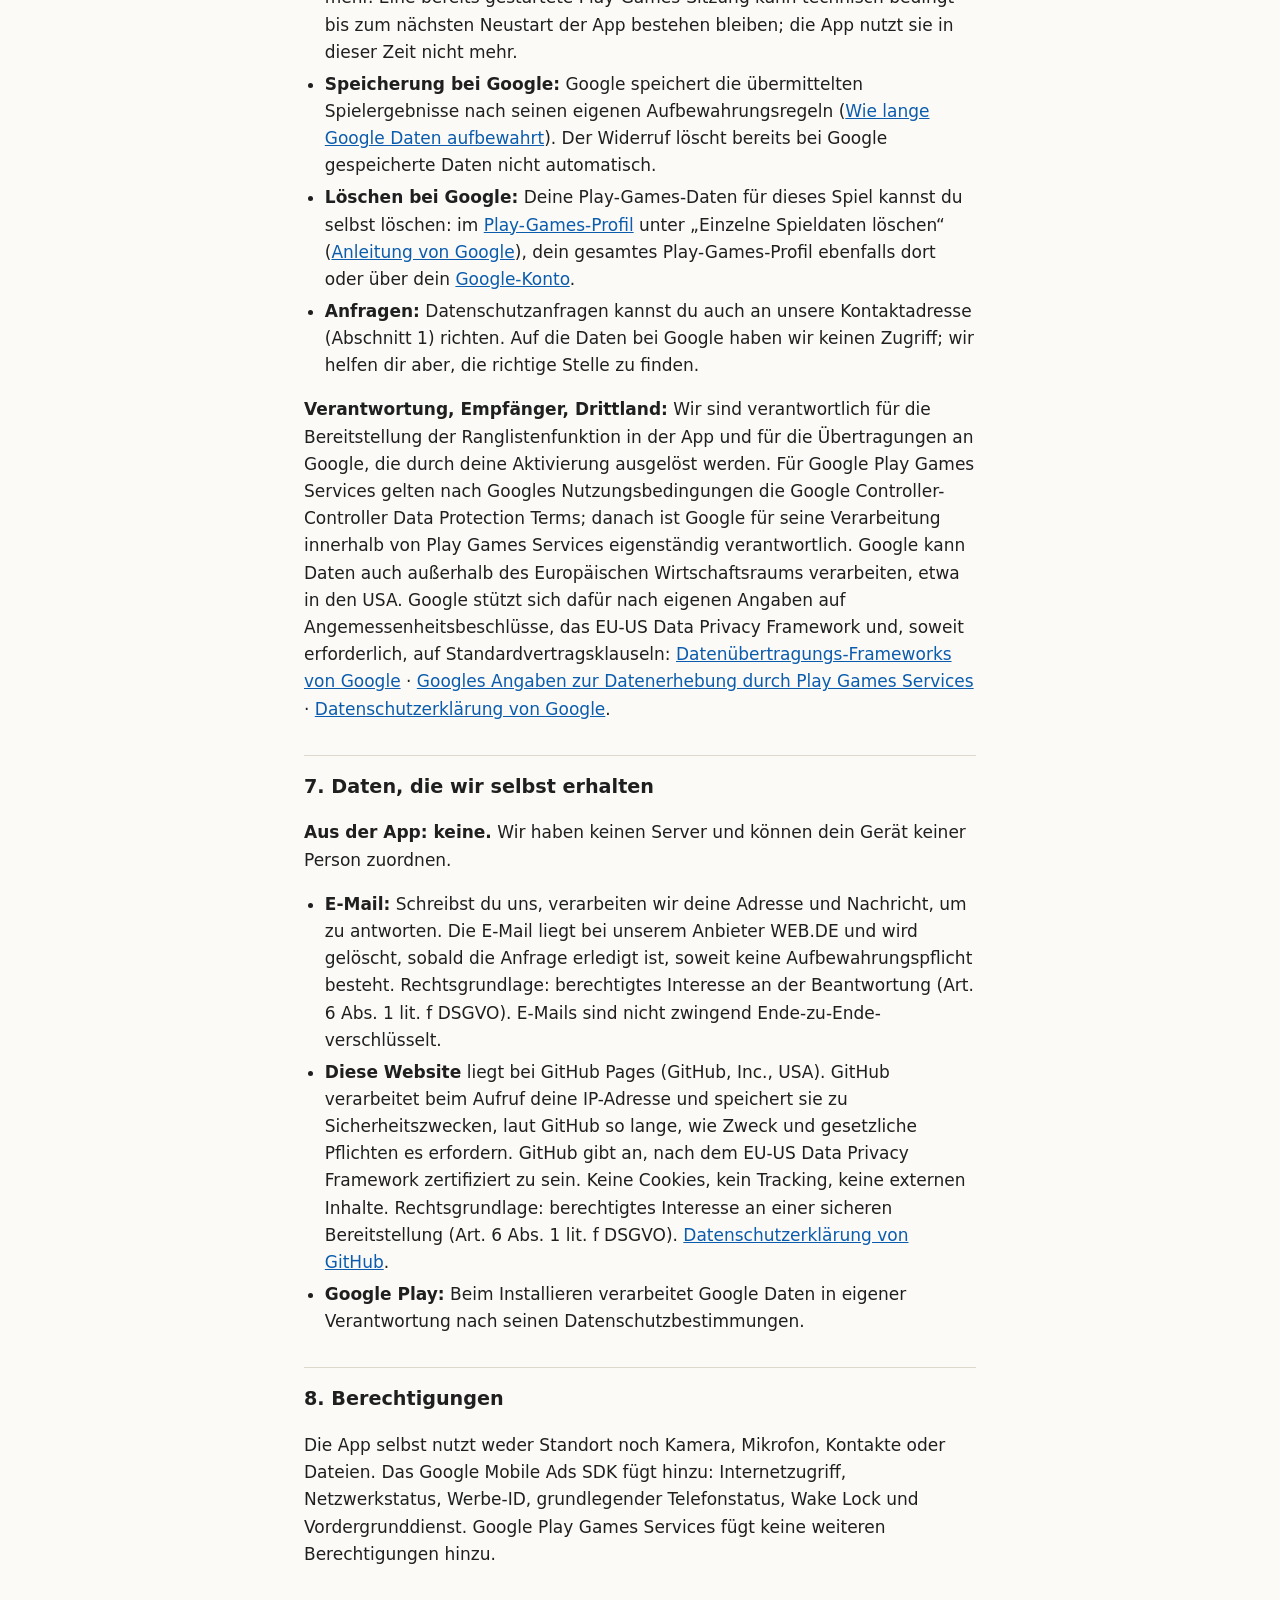
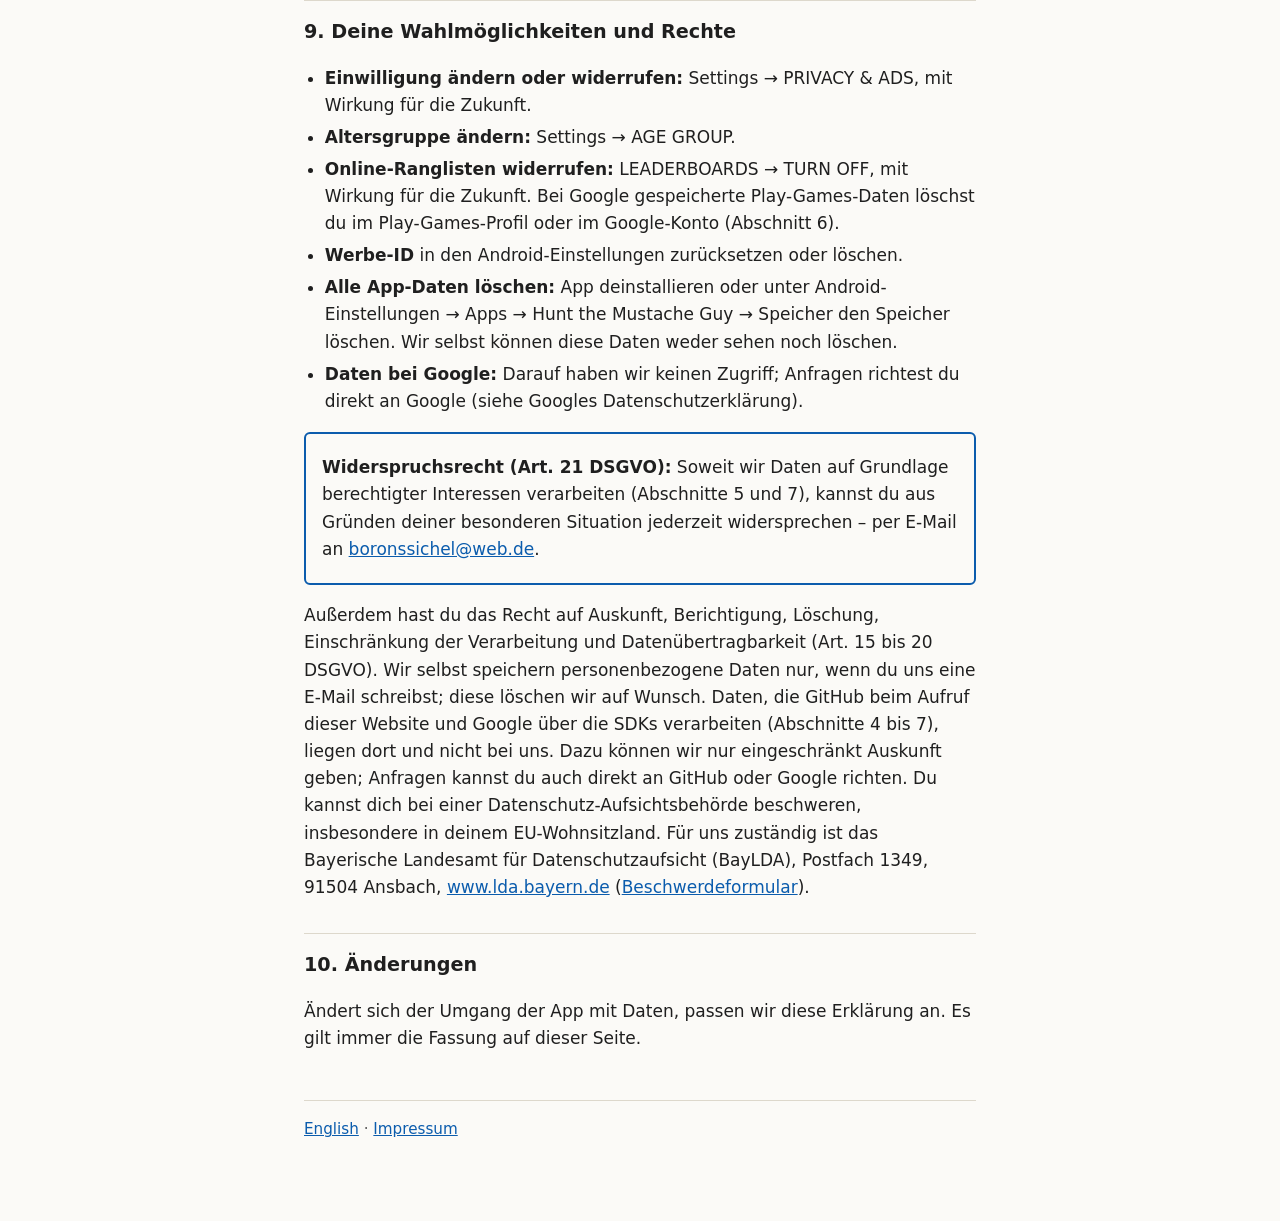
==== commit 6a176028: "Add files via upload" ====
--- a/de/index.html
+++ b/de/index.html
@@ -12,15 +12,20 @@
 
 <h1>Datenschutzerklärung</h1>
 <p class="sub">Hunt the Mustache Guy – Android-Spiel</p>
-<p class="meta">Stand: 24. Oktober 2026 · gilt für Version 0.9.6 (interner Test über Google Play)</p>
+<p class="meta">Stand: 25. Oktober 2026 · gilt ab Version 0.9.8 (interner Test über Google Play);
+Abschnitt 6 gilt für die geplante Version mit Online-Ranglisten</p>
 
 <div class="summary">
 <h2>Kurz gesagt</h2>
 <ul>
-<li><strong>Kein Konto, keine Käufe:</strong> Du musst dich nicht anmelden und keine Kontaktdaten
-angeben. Es gibt keine In-App-Käufe, keine Analyse- und keine Absturzberichts-Dienste.</li>
+<li><strong>Kein Konto nötig, keine Käufe:</strong> Du musst dich nicht anmelden und keine
+Kontaktdaten angeben. Es gibt keine Käufe mit echtem Geld; Coins verdienst du nur im Spiel. Die
+App selbst nutzt keine Analyse- und keine Absturzberichts-Dienste.</li>
 <li><strong>Spielstände bleiben auf deinem Gerät:</strong> keine Cloud-Spielstände, keine
 Übertragung an uns.</li>
+<li><strong>Online-Ranglisten nur freiwillig ab 16:</strong> Nur wenn du sie selbst aktivierst,
+meldet sich die App bei Google Play Games an und überträgt deinen Arcade-Bestwert an Google
+(Abschnitt 6).</li>
 <li><strong>Werbung erst ab 16:</strong> Ohne Altersauswahl und unter 16 Jahren ruft die App
 weder Google AdMob noch Googles Einwilligungsplattform (UMP) auf.</li>
 <li><strong>Ab 16 nur mit Einwilligung:</strong> Im internen Test zeigt die App ausschließlich
@@ -29,7 +34,8 @@
 nötig ist (Abschnitt 5). Ohne Zustimmung gibt es keine Werbung; das Spiel bleibt voll spielbar.</li>
 <li><strong>Du entscheidest:</strong> Einwilligung jederzeit im Spiel änderbar. Die Daten auf
 deinem Gerät kannst du jederzeit selbst löschen; auf Daten, die Google über die
-Einwilligungsabfrage oder Werbung erhalten hat, haben wir keinen Zugriff (Abschnitt 8).</li>
+Einwilligungsabfrage, Werbung oder Google Play Games erhalten hat, haben wir keinen Zugriff
+(Abschnitt 9).</li>
 </ul>
 </div>
 
@@ -41,6 +47,7 @@
 <li><a href="#alter">Altersauswahl und Kinder</a></li>
 <li><a href="#werbung">Werbung mit Google AdMob</a></li>
 <li><a href="#einwilligung">Einwilligung über Google UMP</a></li>
+<li><a href="#ranglisten">Online-Ranglisten mit Google Play Games</a></li>
 <li><a href="#selbst">Daten, die wir selbst erhalten</a></li>
 <li><a href="#berechtigungen">Berechtigungen</a></li>
 <li><a href="#rechte">Deine Wahlmöglichkeiten und Rechte</a></li>
@@ -65,16 +72,22 @@
 <table>
 <thead><tr><th>Daten</th><th>Wofür</th><th>Wie lange</th></tr></thead>
 <tbody>
-<tr><td>Spielfortschritt: Level, Sterne, Punkte, Rekorde, Medaillen, besiegte Bosse, Rundenzahl</td><td data-label="Wofür">damit du weiterspielen kannst</td><td data-label="Wie lange">bis du die App-Daten löschst</td></tr>
+<tr><td>Spielfortschritt: Level, Sterne, Punkte, Rekorde, Medaillen, besiegte Bosse, Rundenzahl,
+TOTAL POINTS, Coins und Power-ups</td><td data-label="Wofür">damit du weiterspielen kannst</td><td data-label="Wie lange">bis du die App-Daten löschst</td></tr>
 <tr><td>Einstellungen: Sound, Musik, Lautstärke</td><td data-label="Wofür">deine Einstellungen merken</td><td data-label="Wie lange">bis du die App-Daten löschst</td></tr>
-<tr><td>Altersgruppe (unter 13, 13–15, 16–17, ab 18), kein Geburtsdatum</td><td data-label="Wofür">festlegen, ob Werbung und UMP genutzt werden</td><td data-label="Wie lange">bis zur Änderung oder Löschung</td></tr>
+<tr><td>Altersgruppe (unter 13, 13–15, 16–17, ab 18), kein Geburtsdatum</td><td data-label="Wofür">festlegen, ob Werbung, UMP und Online-Ranglisten genutzt werden dürfen</td><td data-label="Wie lange">bis zur Änderung oder Löschung</td></tr>
 <tr><td>Einwilligungsauswahl (nur ab 16, von Google UMP im Format IAB TCF)</td><td data-label="Wofür">deine Entscheidung beachten</td><td data-label="Wie lange">bis zur Änderung, zum Wechsel der Altersgruppe oder zur Löschung</td></tr>
+<tr><td>Online-Ranglisten (nur ab 16): ob du teilnimmst, Version der Erklärung, zuletzt an Google
+übertragener Arcade-Bestwert</td><td data-label="Wofür">deine Entscheidung beachten, doppelte
+Übertragungen vermeiden (Abschnitt 6)</td><td data-label="Wie lange">bis du die App-Daten
+löschst</td></tr>
 </tbody>
 </table>
 <p>Die App überträgt diese Daten nicht an uns, und die automatische Android-Cloud-Sicherung ist
 ausgeschaltet. Bei einem Gerätewechsel oder nach dem Löschen der App ist dein Spielfortschritt
 daher verloren. Die Einwilligungsauswahl sendet das Google-SDK mit jeder Werbeanfrage an Google
-(Abschnitt 4).</p>
+(Abschnitt 4). Hast du die Online-Ranglisten aktiviert, geht außerdem dein Arcade-Bestwert an
+Google Play Games (Abschnitt 6).</p>
 <p><strong>Werbe-Zeitsteuerung nur während des Spielens:</strong> Den Rundenzähler und den
 Zeitpunkt der letzten Vollbildanzeige nutzt die App nur im Arbeitsspeicher, solange sie läuft,
 um Werbung zu begrenzen (höchstens nach jeder dritten Runde, höchstens alle drei Minuten). Diese
@@ -82,9 +95,12 @@
 neu. Werte, die ältere Testversionen gespeichert hatten, löscht die App beim Start.</p>
 <p><strong>Speichern auf dem Gerät (§ 25 TDDDG):</strong> § 25 TDDDG regelt, wann Informationen
 auf deinem Gerät gespeichert oder dort ausgelesen werden dürfen; er ist keine Rechtsgrundlage
-nach der DSGVO. Das Speichern von Spielfortschritt, Einstellungen, Altersgruppe und
-Einwilligungsauswahl halten wir für das von dir gewünschte Spiel und zum Beachten deiner
-Angaben für unbedingt erforderlich (§ 25 Abs. 2 Nr. 2 TDDDG).</p>
+nach der DSGVO. Das Speichern von Spielfortschritt (einschließlich Bestwerten, Coins und
+Power-ups), Einstellungen, Altersgruppe und Einwilligungsauswahl halten wir für das von dir
+gewünschte Spiel und zum Beachten deiner Angaben für unbedingt erforderlich (§ 25 Abs. 2 Nr. 2
+TDDDG). Speicherungen und Zugriffe im Zusammenhang mit den freiwilligen Online-Ranglisten –
+durch die App und durch Google Play Games auf deinem Gerät – erfolgen dagegen erst nach deiner
+Aktivierung und auf Grundlage deiner Einwilligung (§ 25 Abs. 1 TDDDG, Abschnitt 6).</p>
 
 <h2 id="alter">3. Altersauswahl und Kinder</h2>
 <p>Das Spiel ist für Personen ab 13 Jahren gedacht. Beim ersten Start wählst du deine
@@ -94,10 +110,12 @@
 <ul>
 <li><strong>Noch keine Auswahl oder unter 16:</strong> Die App ruft weder Google AdMob noch die
 UMP auf. Das Werbe-SDK startet nicht, es gibt keine Einwilligungsabfrage, keine Werbung und
-keine Datenübertragung an Google AdMob oder die UMP. Das Spiel ist voll spielbar; nur das
-freiwillige Werbe-Angebot für eine zweite Chance fehlt. Bei „unter 13“ weist die App darauf hin,
-dass das Spiel für Spieler ab 13 gedacht ist.</li>
-<li><strong>Ab 16:</strong> Werbung und Einwilligung wie in den Abschnitten 4 und 5.</li>
+keine Datenübertragung an Google AdMob oder die UMP. Das Spiel ist voll spielbar; nur die
+freiwilligen Werbe-Angebote (zweite Chance, kostenloses Power-up im Shop) fehlen. Bei „unter 13“ weist die App darauf hin,
+dass das Spiel für Spieler ab 13 gedacht ist. Online-Ranglisten werden nicht angeboten
+(Abschnitt 6).</li>
+<li><strong>Ab 16:</strong> Werbung und Einwilligung wie in den Abschnitten 4 und 5; Online-Ranglisten
+nur nach freiwilliger Aktivierung (Abschnitt 6).</li>
 <li><strong>Wechsel</strong> unter Settings → AGE GROUP: Bereits geladene Anzeigen werden
 verworfen, die gespeicherte Einwilligungsauswahl wird über die UMP zurückgesetzt, und bis zum
 nächsten Neustart lädt die App keine Werbung. Wer erstmals unter 16 wählt, dessen frühere
@@ -115,6 +133,9 @@
 und höchstens alle drei Minuten.</li>
 <li><strong>Belohnungsanzeige:</strong> nur wenn du sie nach einer verlorenen Runde selbst
 wählst; dann geht die Runde mit 10 Sekunden Extrazeit weiter.</li>
+<li><strong>Belohnungsanzeige im Shop:</strong> nur wenn du sie selbst wählst; nach einer von
+Google bestätigten Belohnung erhältst du ein kostenloses +5-Sekunden-Power-up. Der Shop ist auch
+ohne Werbung mit im Spiel verdienten Coins nutzbar; Käufe mit echtem Geld gibt es nicht.</li>
 <li>Anzeigeninhalte höchstens mit Einstufung „T“ (Teen).</li>
 </ul>
 <h3>Welche Daten Google erhält</h3>
@@ -147,8 +168,8 @@
 <li><strong>Auswahl nicht lesbar oder Status nicht ermittelbar (z. B. offline):</strong> keine
 Werbung.</li>
 </ul>
-<p>In allen diesen Fällen ist das Spiel voll spielbar; nur das freiwillige Werbe-Angebot für eine
-zweite Chance fehlt. Ob Anzeigen personalisiert werden, entscheidet Google anhand deiner Auswahl
+<p>In allen diesen Fällen ist das Spiel voll spielbar; nur die freiwilligen Werbe-Angebote
+(zweite Chance, kostenloses Power-up im Shop) fehlen. Ob Anzeigen personalisiert werden, entscheidet Google anhand deiner Auswahl
 im Formular.</p>
 <p><strong>Rechtsgrundlage:</strong> deine Einwilligung (Art. 6 Abs. 1 lit. a DSGVO; für das
 Speichern und Abrufen von Informationen auf deinem Gerät § 25 Abs. 1 TDDDG).</p>
@@ -184,7 +205,84 @@
 Einwilligung einzuholen und deine Entscheidung zu beachten (berechtigtes Interesse, Art. 6
 Abs. 1 lit. f DSGVO). Zum Speichern der Auswahl siehe Abschnitt 2.</p>
 
-<h2 id="selbst">6. Daten, die wir selbst erhalten</h2>
+<h2 id="ranglisten">6. Online-Ranglisten mit Google Play Games (freiwillig, nur ab 16)</h2>
+<p>Dieser Abschnitt gilt für die geplante Version mit Online-Ranglisten; die bisher im internen
+Test verteilte Version 0.9.8 enthält diese Funktion noch nicht. Anbieter: Google Ireland
+Limited, Gordon House, Barrow Street, Dublin 4, Irland. Die App nutzt Google Play Games Services,
+damit du deinen Arcade-Bestwert in einer weltweiten Rangliste mit anderen Spielern vergleichen
+kannst. Einen eigenen Server für die Rangliste betreiben wir nicht.</p>
+<h3>Freiwillig und erst ab 16</h3>
+<ul>
+<li><strong>Ohne Aktivierung:</strong> Du spielst ohne jede Anmeldung, alle Punkte bleiben auf
+deinem Gerät. Die App ist so gestaltet, dass sie Google Play Games erst nach deiner Aktivierung
+startet und erst dann eine Anmeldung auslöst – nicht vor der Altersauswahl und nicht unter
+16.</li>
+<li><strong>Aktivierung:</strong> Ab 16 kannst du unter LEADERBOARDS → TURN ON ONLINE teilnehmen.
+Vorher erklärt die App, was übertragen wird. Erst wenn du TURN ON wählst, meldet sich die App mit
+deinem Google-Play-Games-Profil an.</li>
+<li><strong>Nach der Aktivierung:</strong> Bei jedem weiteren Start meldet sich die App automatisch
+wieder bei Google Play Games an, bis du die Teilnahme beendest.</li>
+<li><strong>Altersgruppe unter 16 gewählt:</strong> Die Teilnahme endet sofort, die App überträgt
+nichts mehr. Wechselst du später wieder auf 16 oder älter, ist eine neue Aktivierung nötig.</li>
+</ul>
+<h3>Welche Daten verarbeitet werden</h3>
+<ul>
+<li>deine Play-Games-Spielerkennung (Spieler-ID) und dein Play-Games-Profil mit Gamertag und
+gegebenenfalls Avatar – laut Google erhebt Play Games diese Spieleridentität, wenn du dein
+Play-Games-Konto anlegst oder änderst;</li>
+<li>dein Arcade-Bestwert: beim ersten Aktivieren dein bisheriger Rekord, danach jeder neue Rekord
+aus regulär beendeten Arcade-Runden;</li>
+<li>deine Ranglistenplatzierung sowie für die Anzeige die Top 10 der öffentlichen Rangliste
+(Anzeigename, Platz, Punkte);</li>
+<li>laut Google außerdem Analyse- und Diagnosedaten, die Google nach eigenen Angaben für die
+Stabilität des SDK und zur Verbesserung seiner Produkte nutzt.</li>
+</ul>
+<p>Nicht als Ranglistendaten hochgeladen werden: TOTAL POINTS, Coins, Power-ups (Inventar),
+Level- und Madness-Ergebnisse, deine Altersgruppe, Einstellungen, Werbe-Einwilligungen und dein
+vollständiger Spielstand.</p>
+<p>Top 10 und Platzierungen hält die App nur im Arbeitsspeicher und speichert sie nicht. Deine
+Spieler-ID nutzt die App nur, um deine eigene Zeile zu markieren; sie wird weder gespeichert noch
+an uns übertragen.</p>
+<p><strong>Sichtbarkeit:</strong> Dein Ergebnis erscheint mit deinem Play-Games-Namen in der
+Rangliste. Wer es sehen kann, richtet sich nach deinen Sichtbarkeitseinstellungen bei Google Play
+Games.</p>
+<p><strong>Übertragung:</strong> laut Google verschlüsselt (HTTPS).</p>
+<p><strong>Rechtsgrundlage:</strong> deine Einwilligung durch TURN ON (Art. 6 Abs. 1 lit. a DSGVO;
+für das Speichern und Abrufen von Informationen auf deinem Gerät im Zusammenhang mit den
+Online-Ranglisten § 25 Abs. 1 TDDDG).</p>
+<h3>Widerruf, Speicherung und Löschung</h3>
+<ul>
+<li><strong>Widerruf:</strong> jederzeit unter LEADERBOARDS → TURN OFF, mit Wirkung für die
+Zukunft. Danach überträgt und lädt die App keine Ranglistendaten mehr. Eine bereits gestartete
+Play-Games-Sitzung kann technisch bedingt bis zum nächsten Neustart der App bestehen bleiben; die
+App nutzt sie in dieser Zeit nicht mehr.</li>
+<li><strong>Speicherung bei Google:</strong> Google speichert die übermittelten Spielergebnisse
+nach seinen eigenen Aufbewahrungsregeln
+(<a href="https://policies.google.com/technologies/retention?hl=de">Wie lange Google Daten
+aufbewahrt</a>). Der Widerruf löscht bereits bei Google gespeicherte Daten nicht automatisch.</li>
+<li><strong>Löschen bei Google:</strong> Deine Play-Games-Daten für dieses Spiel kannst du selbst
+löschen: im <a href="https://play.google.com/games/profile">Play-Games-Profil</a> unter „Einzelne
+Spieldaten löschen“ (<a href="https://support.google.com/googleplay/answer/9130646?hl=de">Anleitung
+von Google</a>), dein gesamtes Play-Games-Profil ebenfalls dort oder über dein
+<a href="https://myaccount.google.com/">Google-Konto</a>.</li>
+<li><strong>Anfragen:</strong> Datenschutzanfragen kannst du auch an unsere Kontaktadresse
+(Abschnitt 1) richten. Auf die Daten bei Google haben wir keinen Zugriff; wir helfen dir aber,
+die richtige Stelle zu finden.</li>
+</ul>
+<p><strong>Verantwortung, Empfänger, Drittland:</strong> Wir sind verantwortlich für die
+Bereitstellung der Ranglistenfunktion in der App und für die Übertragungen an Google, die durch
+deine Aktivierung ausgelöst werden. Für Google Play Games Services gelten nach Googles
+Nutzungsbedingungen die Google Controller-Controller Data Protection Terms; danach ist Google für
+seine Verarbeitung innerhalb von Play Games Services eigenständig verantwortlich. Google kann
+Daten auch außerhalb des Europäischen Wirtschaftsraums verarbeiten, etwa in den USA. Google stützt
+sich dafür nach eigenen Angaben auf Angemessenheitsbeschlüsse, das EU-US Data Privacy Framework
+und, soweit erforderlich, auf Standardvertragsklauseln:
+<a href="https://policies.google.com/privacy/frameworks?hl=de">Datenübertragungs-Frameworks von
+Google</a> · <a href="https://developer.android.com/games/pgs/data-collection">Googles Angaben zur
+Datenerhebung durch Play Games Services</a> ·
+<a href="https://policies.google.com/privacy?hl=de">Datenschutzerklärung von Google</a>.</p>
+
+<h2 id="selbst">7. Daten, die wir selbst erhalten</h2>
 <p><strong>Aus der App: keine.</strong> Wir haben keinen Server und können dein Gerät keiner
 Person zuordnen.</p>
 <ul>
@@ -203,16 +301,20 @@
 Verantwortung nach seinen Datenschutzbestimmungen.</li>
 </ul>
 
-<h2 id="berechtigungen">7. Berechtigungen</h2>
+<h2 id="berechtigungen">8. Berechtigungen</h2>
 <p>Die App selbst nutzt weder Standort noch Kamera, Mikrofon, Kontakte oder Dateien. Das Google
 Mobile Ads SDK fügt hinzu: Internetzugriff, Netzwerkstatus, Werbe-ID, grundlegender
-Telefonstatus, Wake Lock und Vordergrunddienst.</p>
-
-<h2 id="rechte">8. Deine Wahlmöglichkeiten und Rechte</h2>
+Telefonstatus, Wake Lock und Vordergrunddienst. Google Play Games Services fügt keine weiteren
+Berechtigungen hinzu.</p>
+
+<h2 id="rechte">9. Deine Wahlmöglichkeiten und Rechte</h2>
 <ul>
 <li><strong>Einwilligung ändern oder widerrufen:</strong> Settings → PRIVACY &amp; ADS, mit Wirkung
 für die Zukunft.</li>
 <li><strong>Altersgruppe ändern:</strong> Settings → AGE GROUP.</li>
+<li><strong>Online-Ranglisten widerrufen:</strong> LEADERBOARDS → TURN OFF, mit Wirkung für die
+Zukunft. Bei Google gespeicherte Play-Games-Daten löschst du im Play-Games-Profil oder im
+Google-Konto (Abschnitt 6).</li>
 <li><strong>Werbe-ID</strong> in den Android-Einstellungen zurücksetzen oder löschen.</li>
 <li><strong>Alle App-Daten löschen:</strong> App deinstallieren oder unter Android-Einstellungen →
 Apps → Hunt the Mustache Guy → Speicher den Speicher löschen. Wir selbst können diese Daten
@@ -222,14 +324,14 @@
 </ul>
 <div class="objection">
 <p><strong>Widerspruchsrecht (Art. 21 DSGVO):</strong> Soweit wir Daten auf Grundlage
-berechtigter Interessen verarbeiten (Abschnitte 5 und 6), kannst du aus Gründen deiner
+berechtigter Interessen verarbeiten (Abschnitte 5 und 7), kannst du aus Gründen deiner
 besonderen Situation jederzeit widersprechen – per E-Mail an
 <a href="mailto:boronssichel@web.de">boronssichel@web.de</a>.</p>
 </div>
 <p>Außerdem hast du das Recht auf Auskunft, Berichtigung, Löschung, Einschränkung der
 Verarbeitung und Datenübertragbarkeit (Art. 15 bis 20 DSGVO). Wir selbst speichern personenbezogene
 Daten nur, wenn du uns eine E-Mail schreibst; diese löschen wir auf Wunsch. Daten, die GitHub
-beim Aufruf dieser Website und Google über die SDKs verarbeiten (Abschnitte 4 bis 6), liegen
+beim Aufruf dieser Website und Google über die SDKs verarbeiten (Abschnitte 4 bis 7), liegen
 dort und nicht bei uns. Dazu können wir nur eingeschränkt Auskunft geben; Anfragen kannst du
 auch direkt an GitHub oder Google richten. Du kannst dich bei einer
 Datenschutz-Aufsichtsbehörde beschweren, insbesondere in deinem EU-Wohnsitzland. Für uns
@@ -237,7 +339,7 @@
 Ansbach, <a href="https://www.lda.bayern.de/">www.lda.bayern.de</a>
 (<a href="https://www.lda.bayern.de/de/beschwerde.html">Beschwerdeformular</a>).</p>
 
-<h2 id="aenderungen">9. Änderungen</h2>
+<h2 id="aenderungen">10. Änderungen</h2>
 <p>Ändert sich der Umgang der App mit Daten, passen wir diese Erklärung an. Es gilt immer die
 Fassung auf dieser Seite.</p>
 
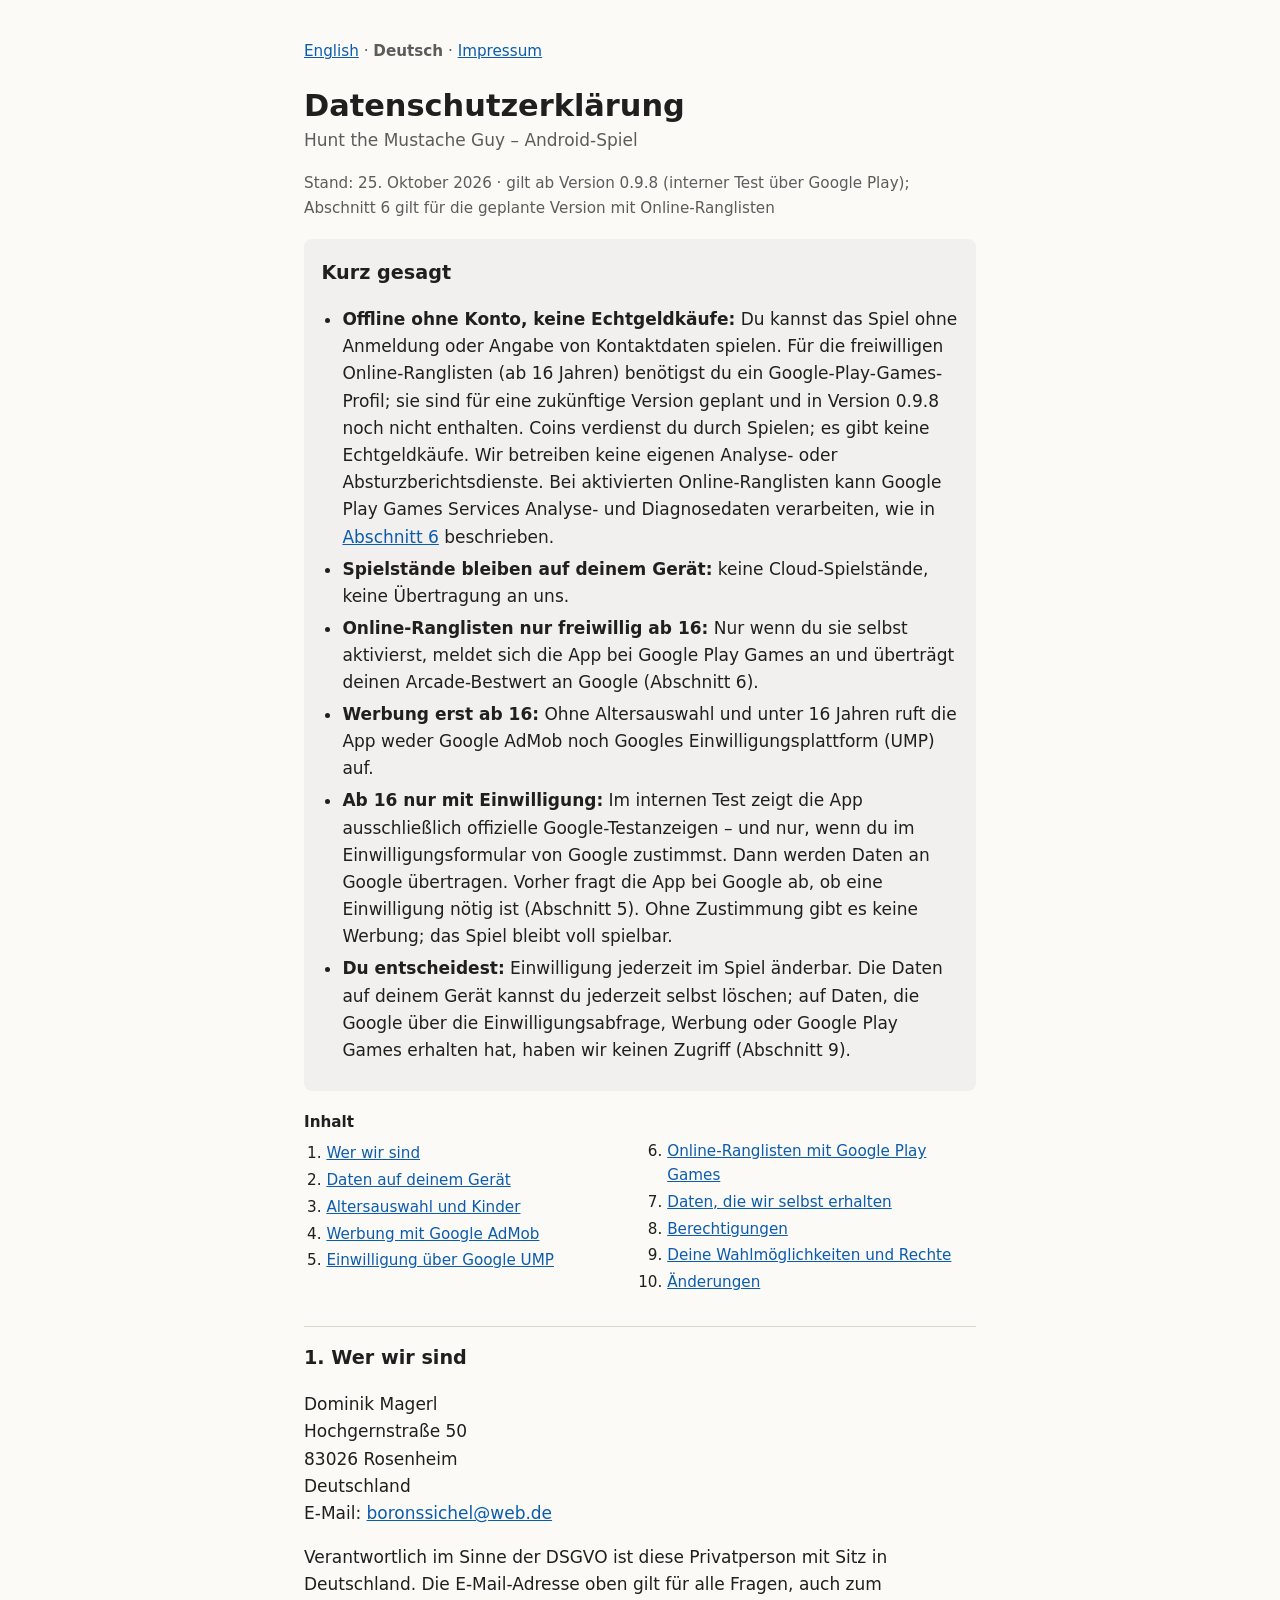
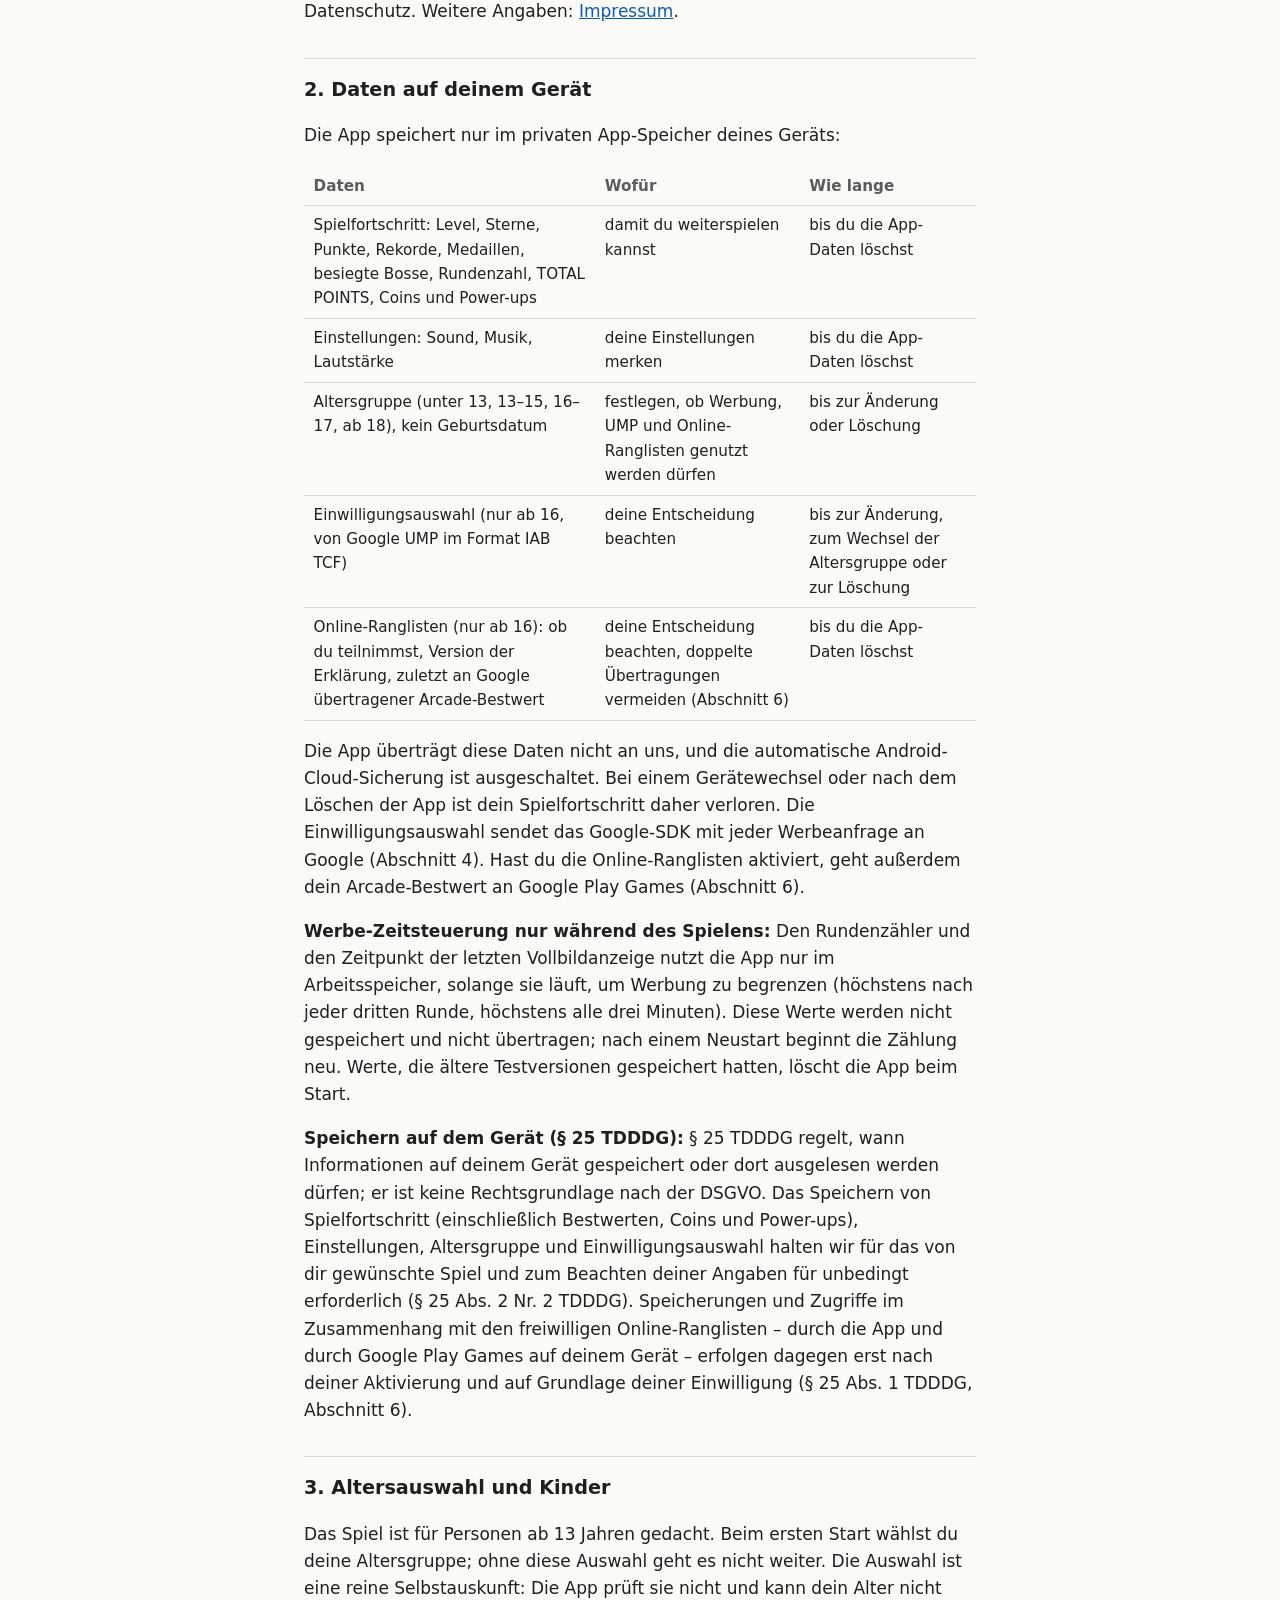
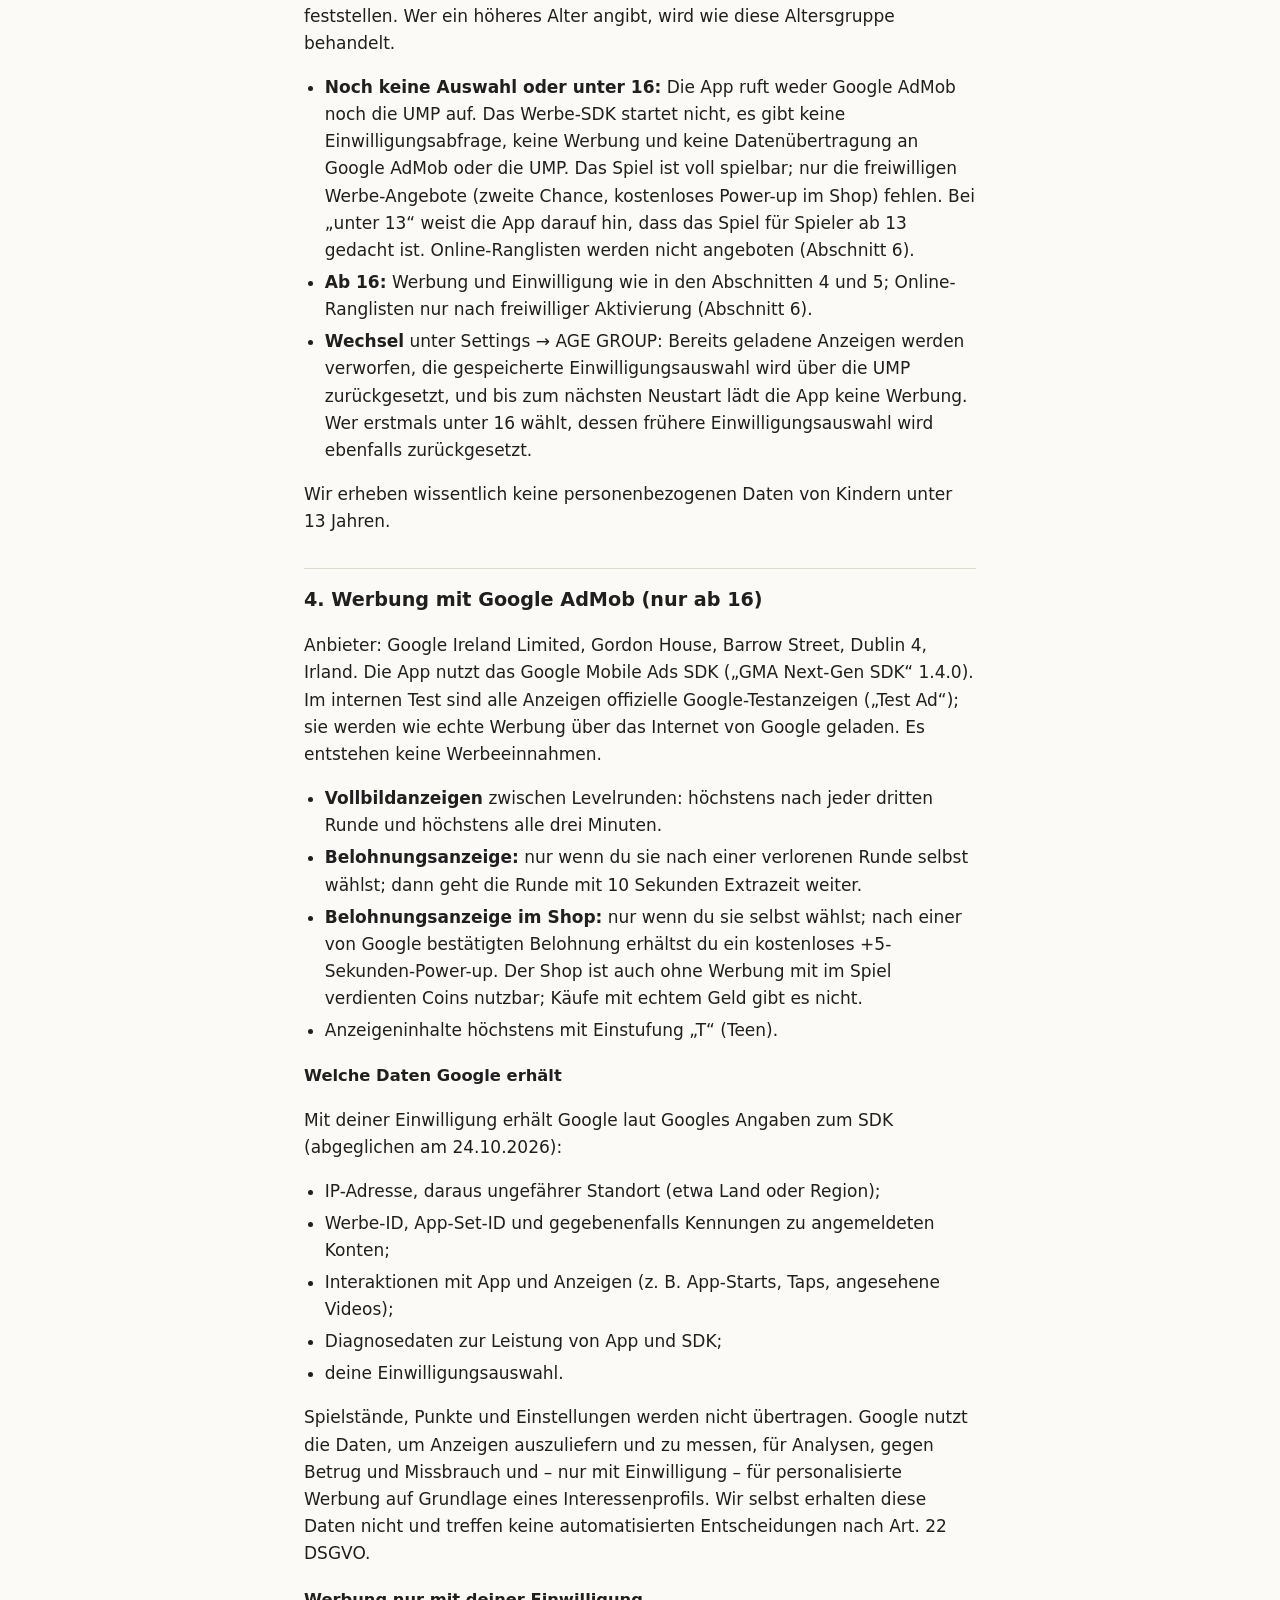
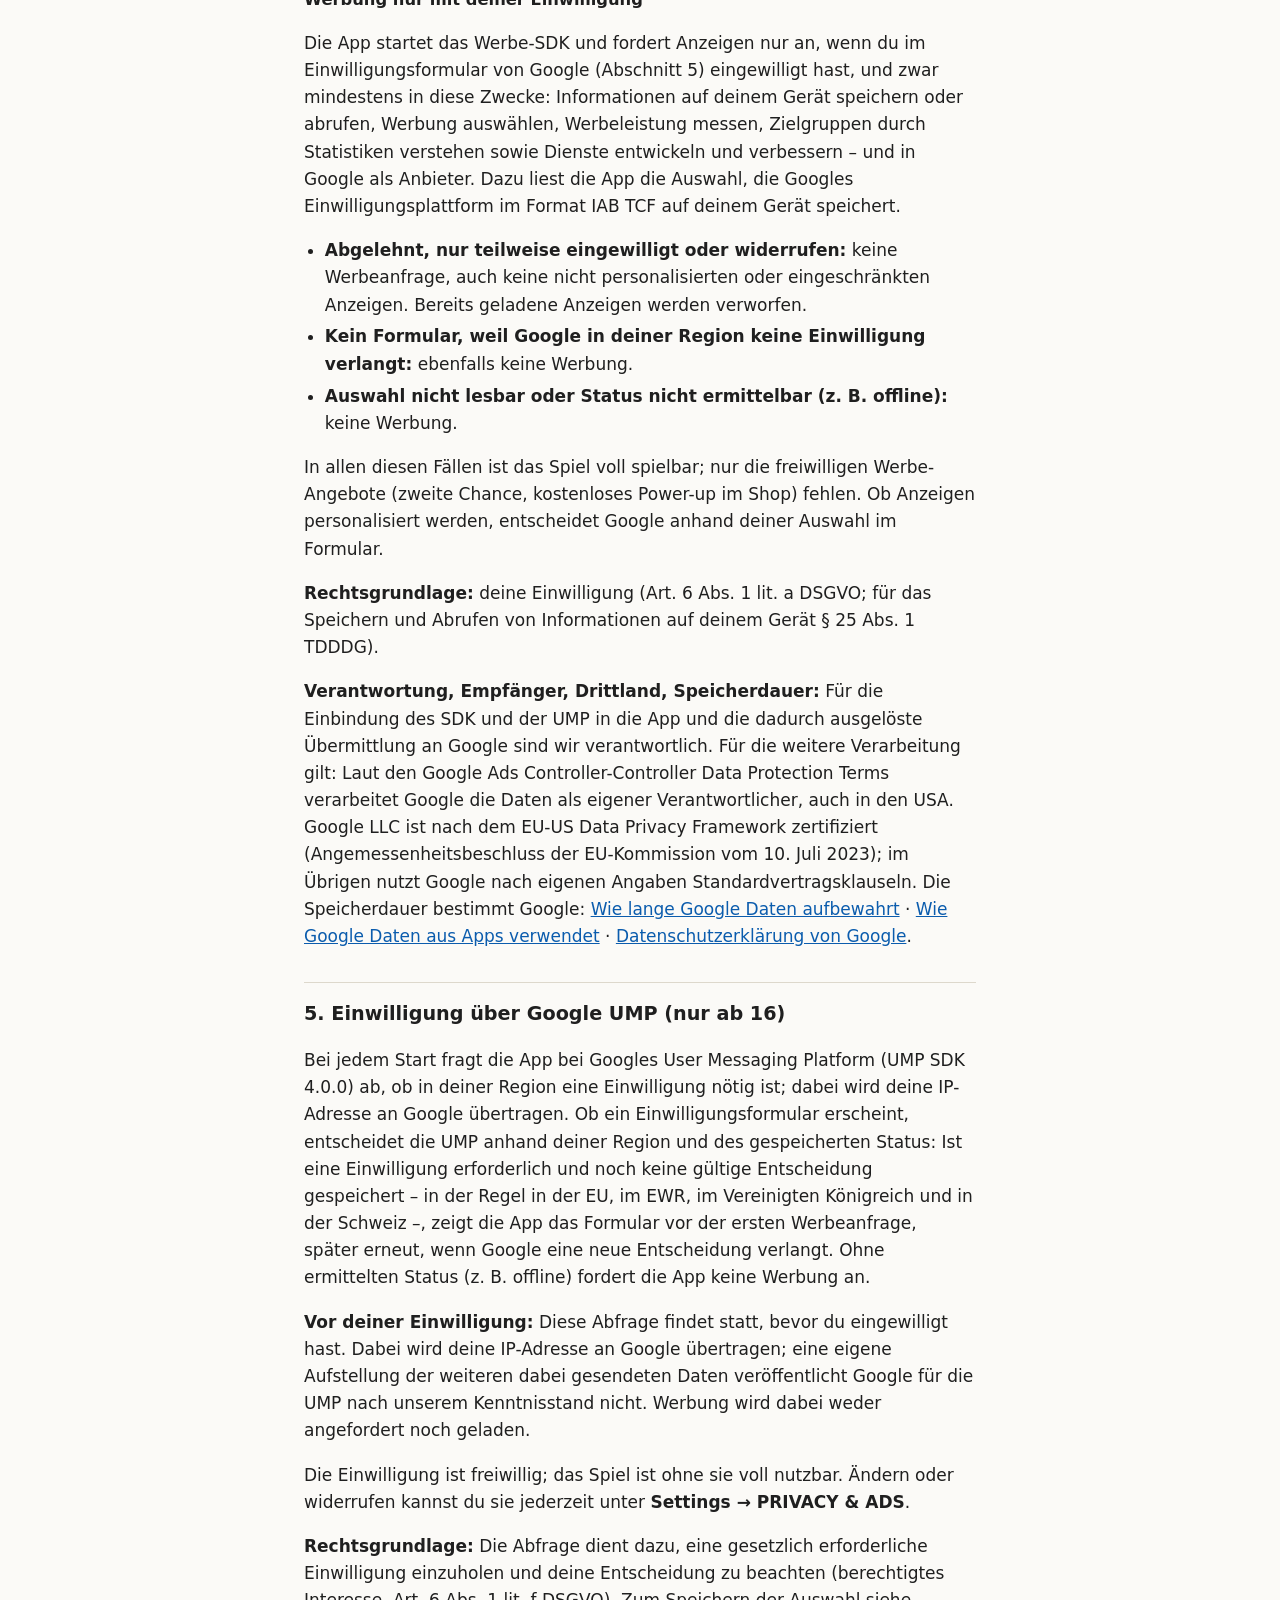
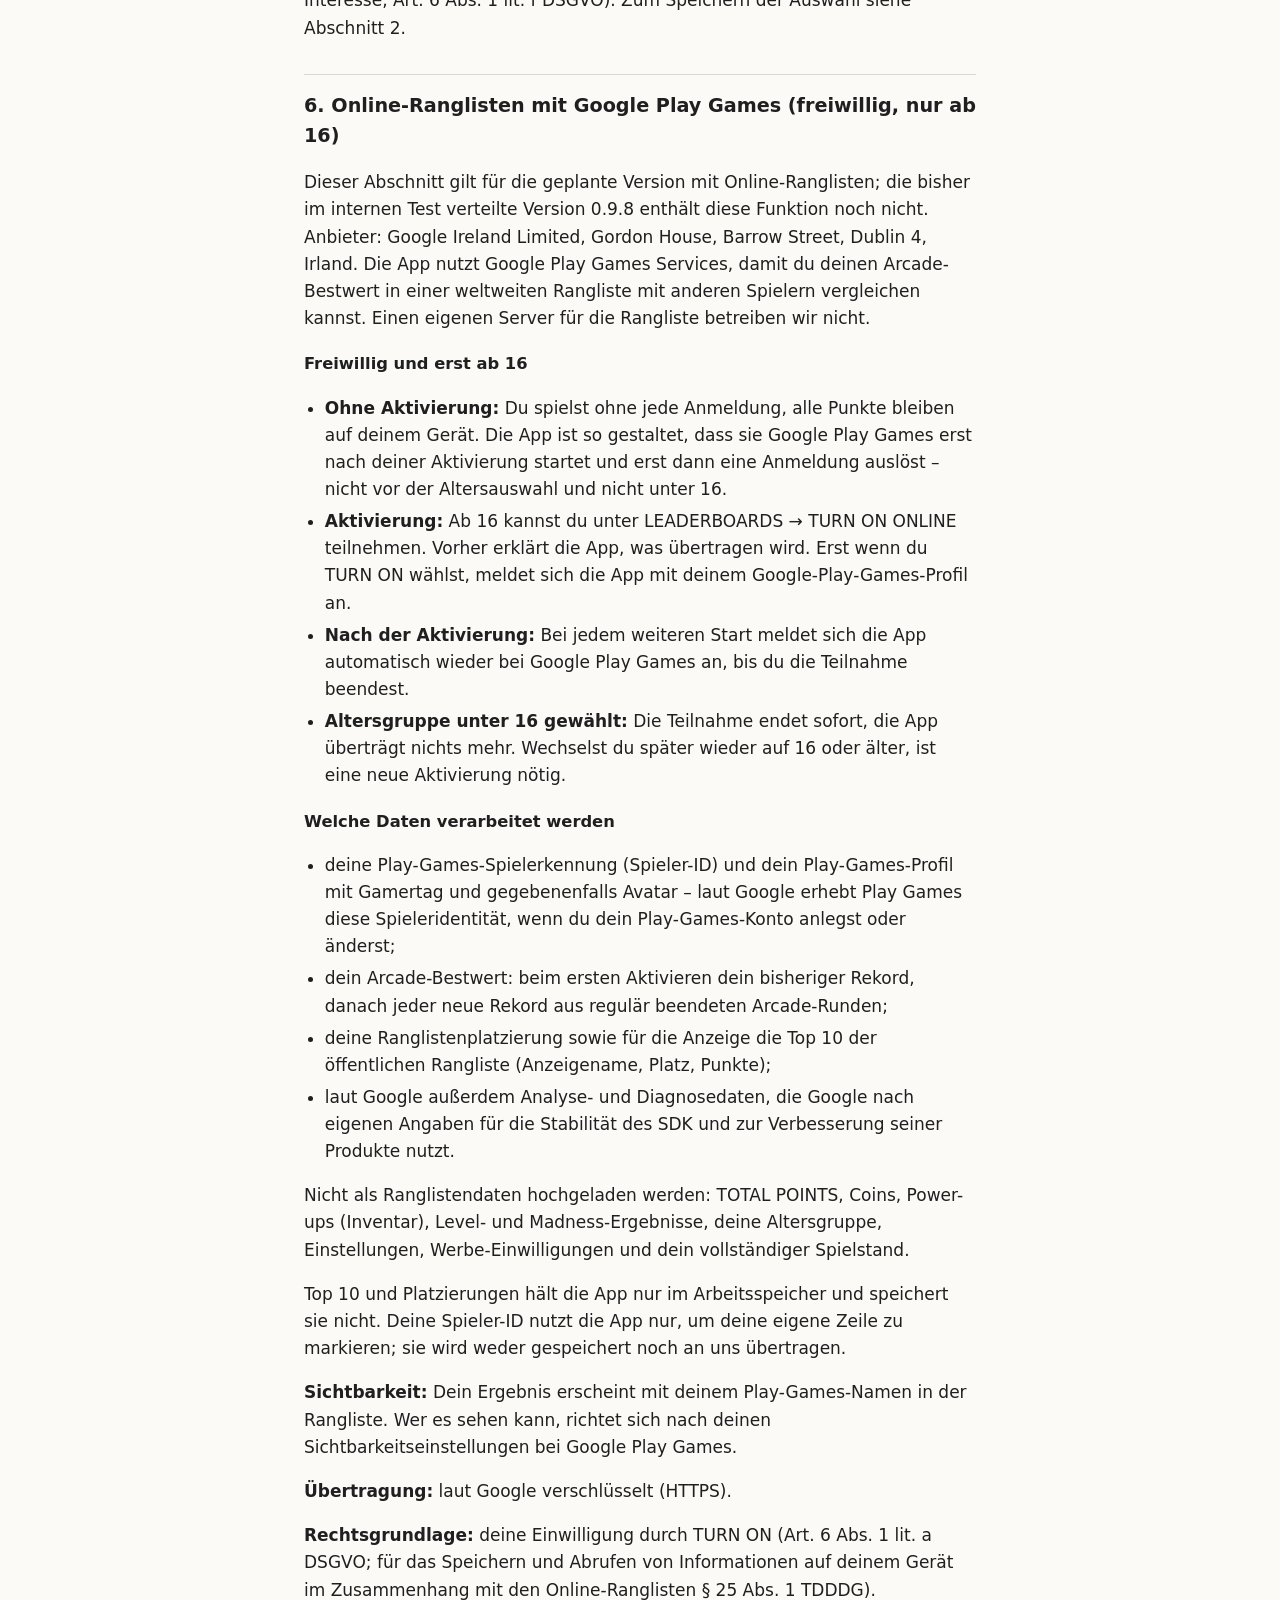
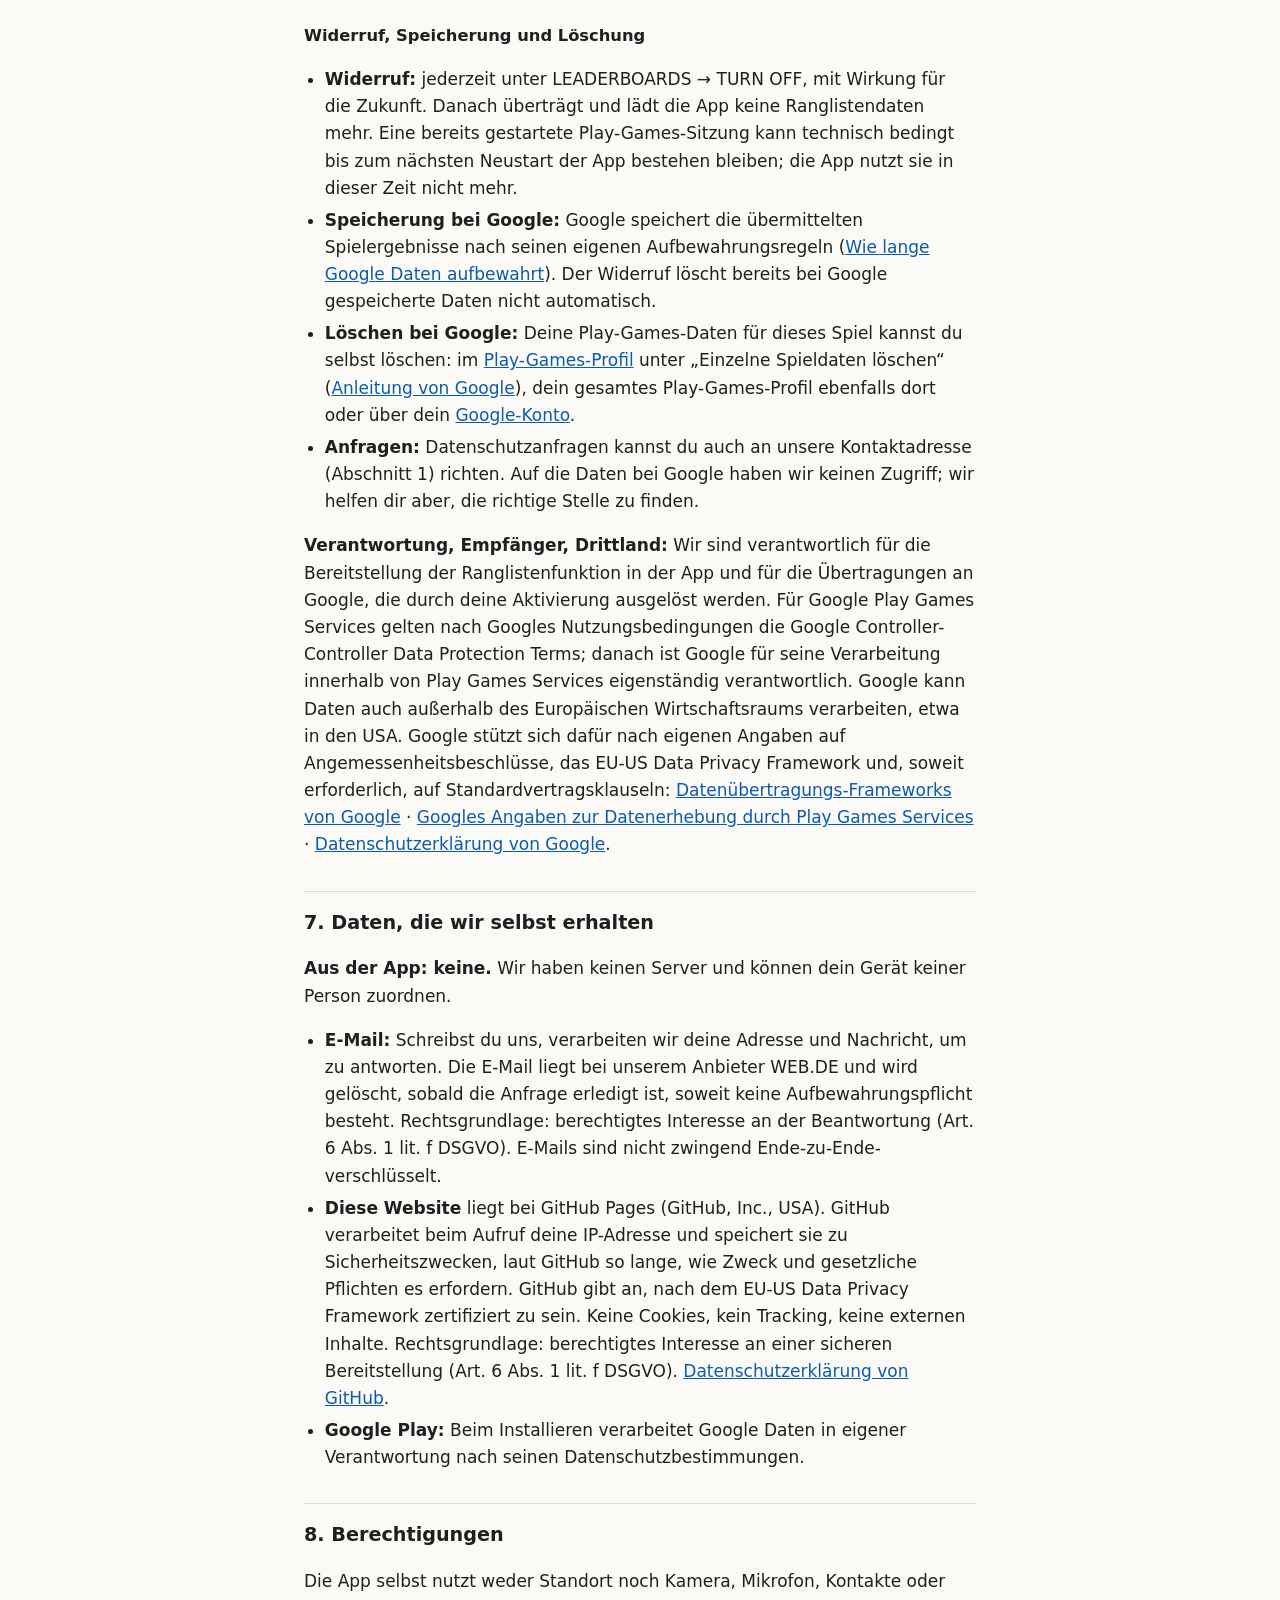
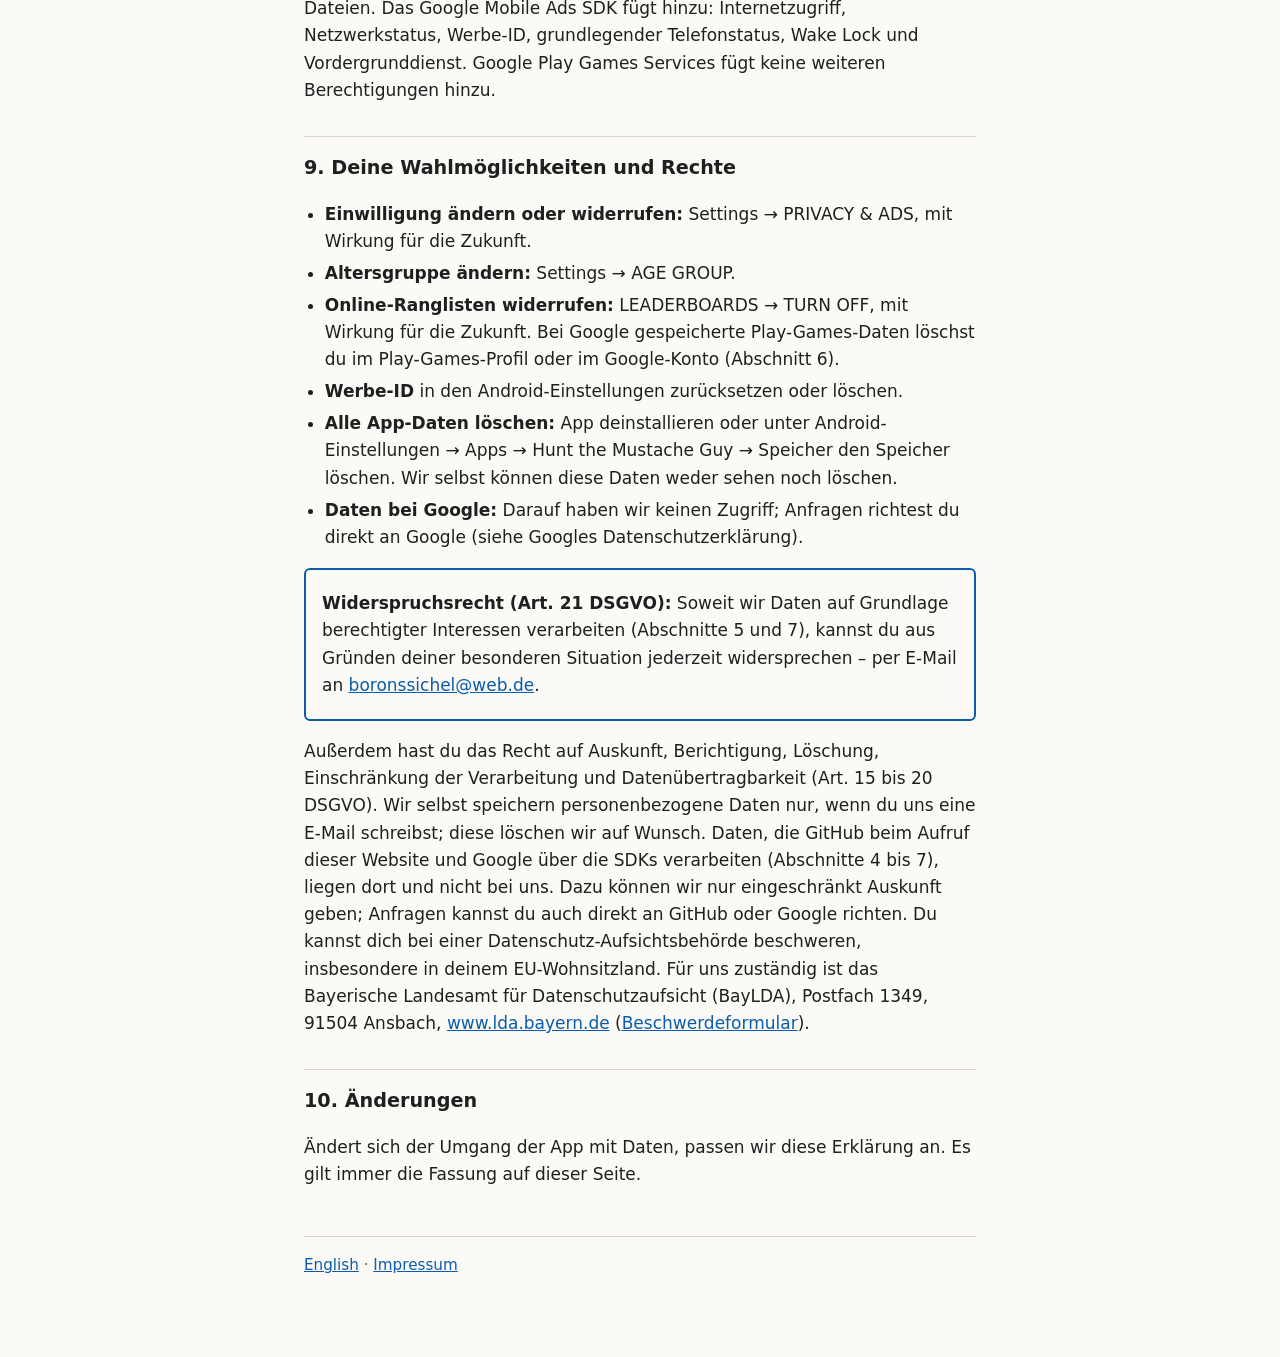
==== commit 54d79a82: "Add files via upload" ====
--- a/de/index.html
+++ b/de/index.html
@@ -18,9 +18,13 @@
 <div class="summary">
 <h2>Kurz gesagt</h2>
 <ul>
-<li><strong>Kein Konto nötig, keine Käufe:</strong> Du musst dich nicht anmelden und keine
-Kontaktdaten angeben. Es gibt keine Käufe mit echtem Geld; Coins verdienst du nur im Spiel. Die
-App selbst nutzt keine Analyse- und keine Absturzberichts-Dienste.</li>
+<li><strong>Offline ohne Konto, keine Echtgeldkäufe:</strong> Du kannst das Spiel ohne Anmeldung
+oder Angabe von Kontaktdaten spielen. Für die freiwilligen Online-Ranglisten (ab 16 Jahren)
+benötigst du ein Google-Play-Games-Profil; sie sind für eine zukünftige Version geplant und in
+Version 0.9.8 noch nicht enthalten. Coins verdienst du durch Spielen; es gibt keine
+Echtgeldkäufe. Wir betreiben keine eigenen Analyse- oder Absturzberichtsdienste. Bei aktivierten
+Online-Ranglisten kann Google Play Games Services Analyse- und Diagnosedaten verarbeiten, wie in
+<a href="#ranglisten">Abschnitt 6</a> beschrieben.</li>
 <li><strong>Spielstände bleiben auf deinem Gerät:</strong> keine Cloud-Spielstände, keine
 Übertragung an uns.</li>
 <li><strong>Online-Ranglisten nur freiwillig ab 16:</strong> Nur wenn du sie selbst aktivierst,
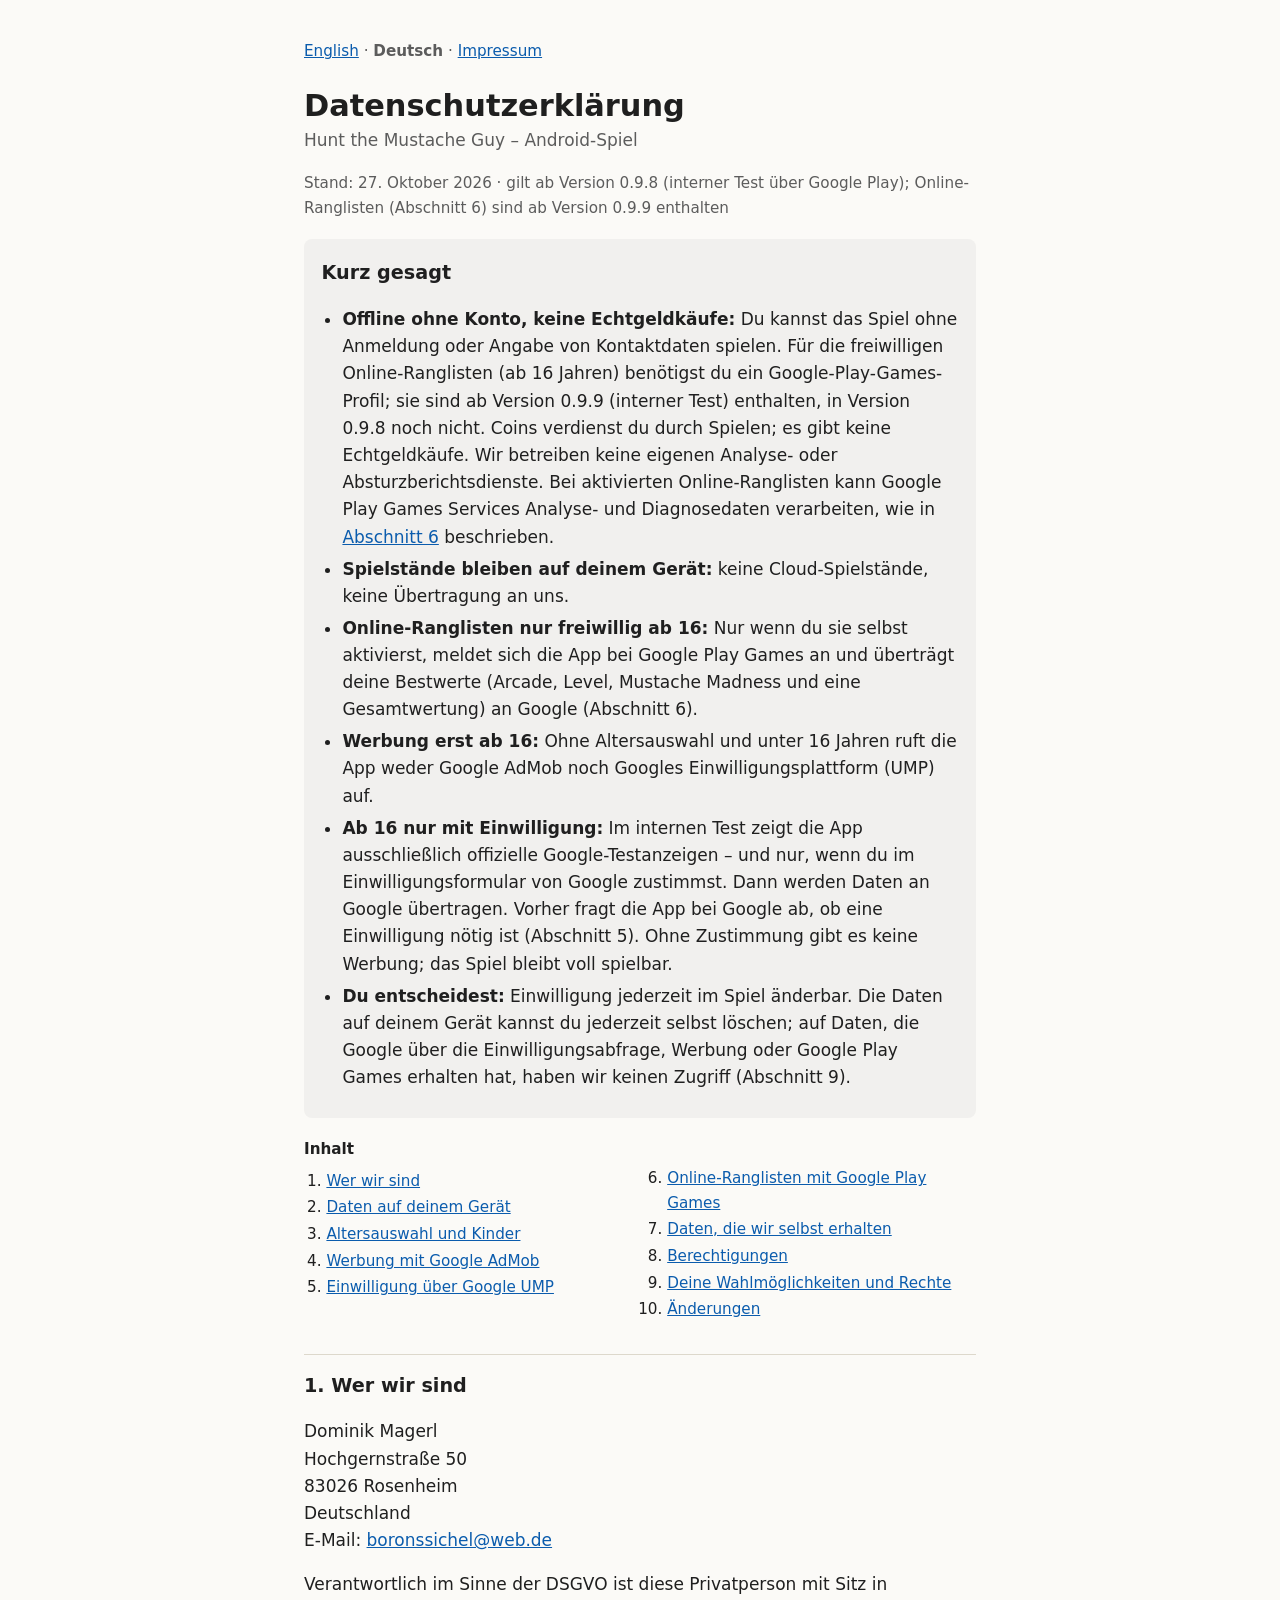
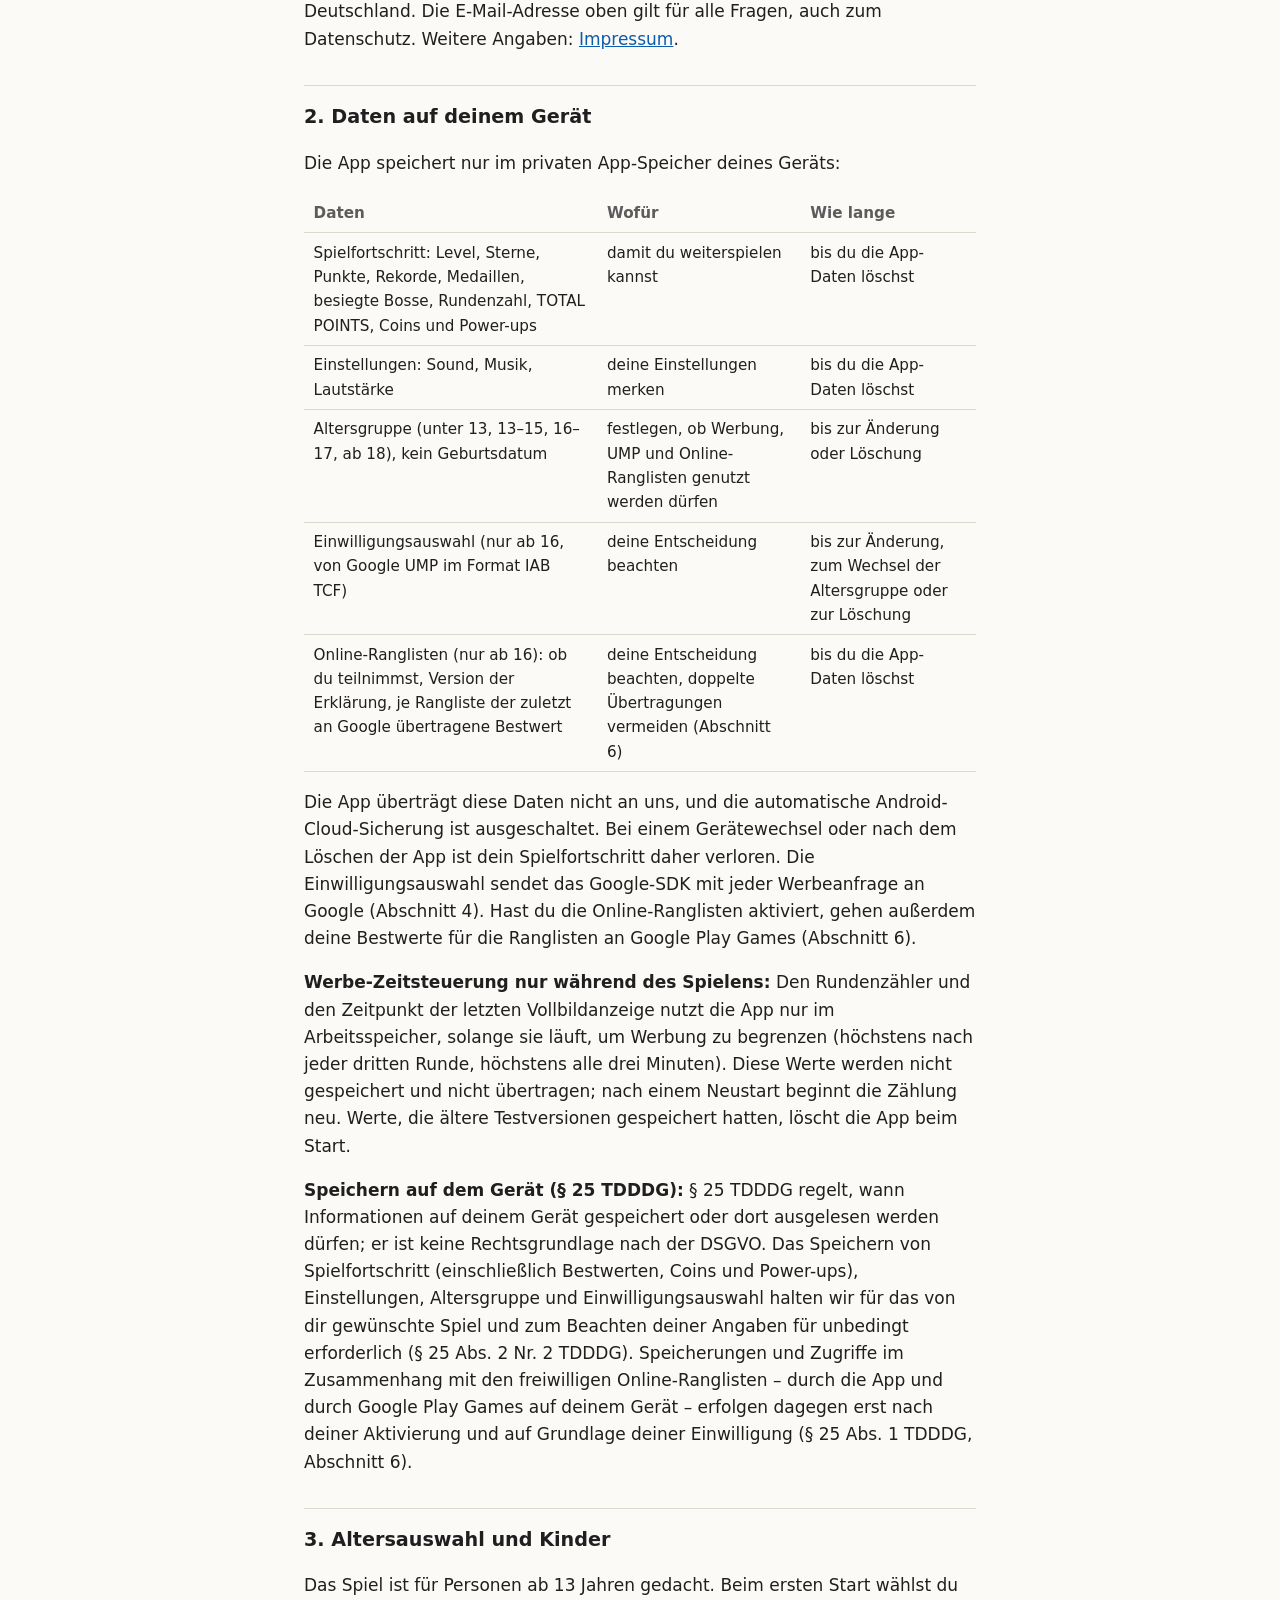
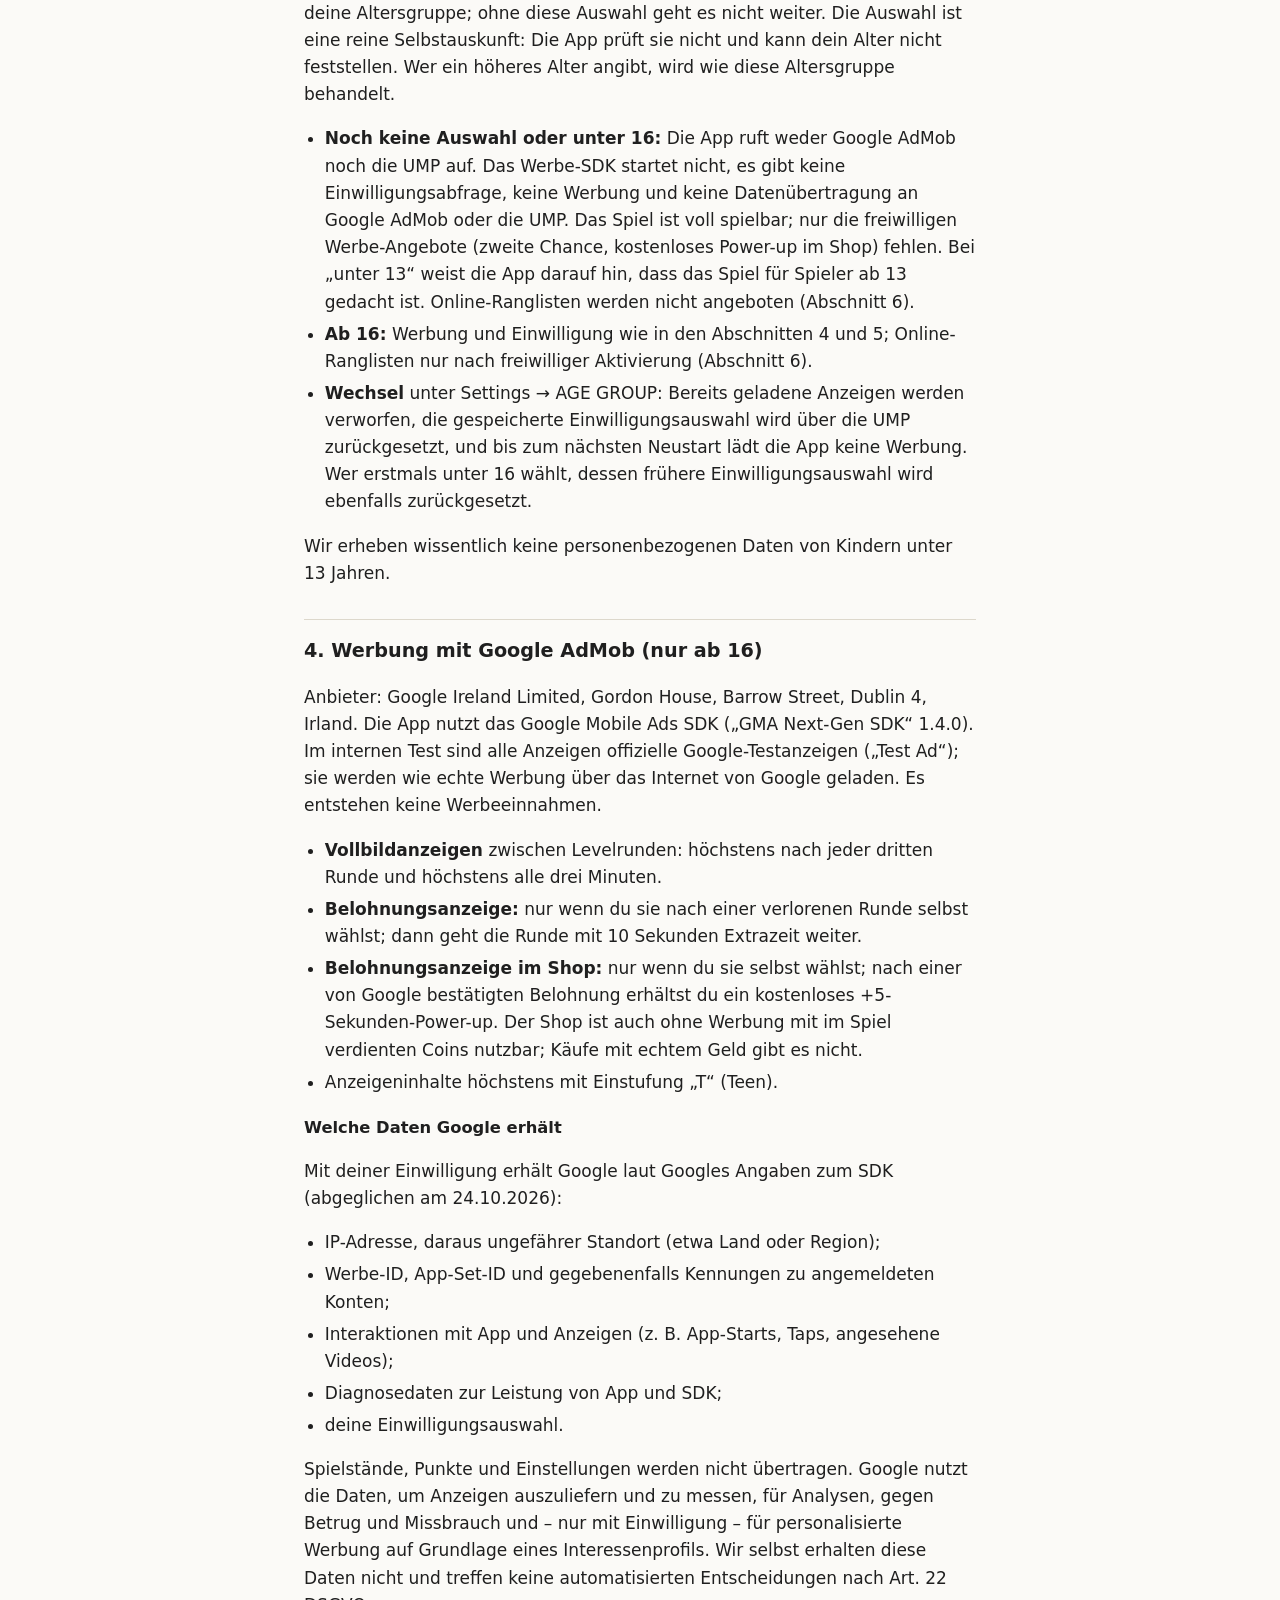
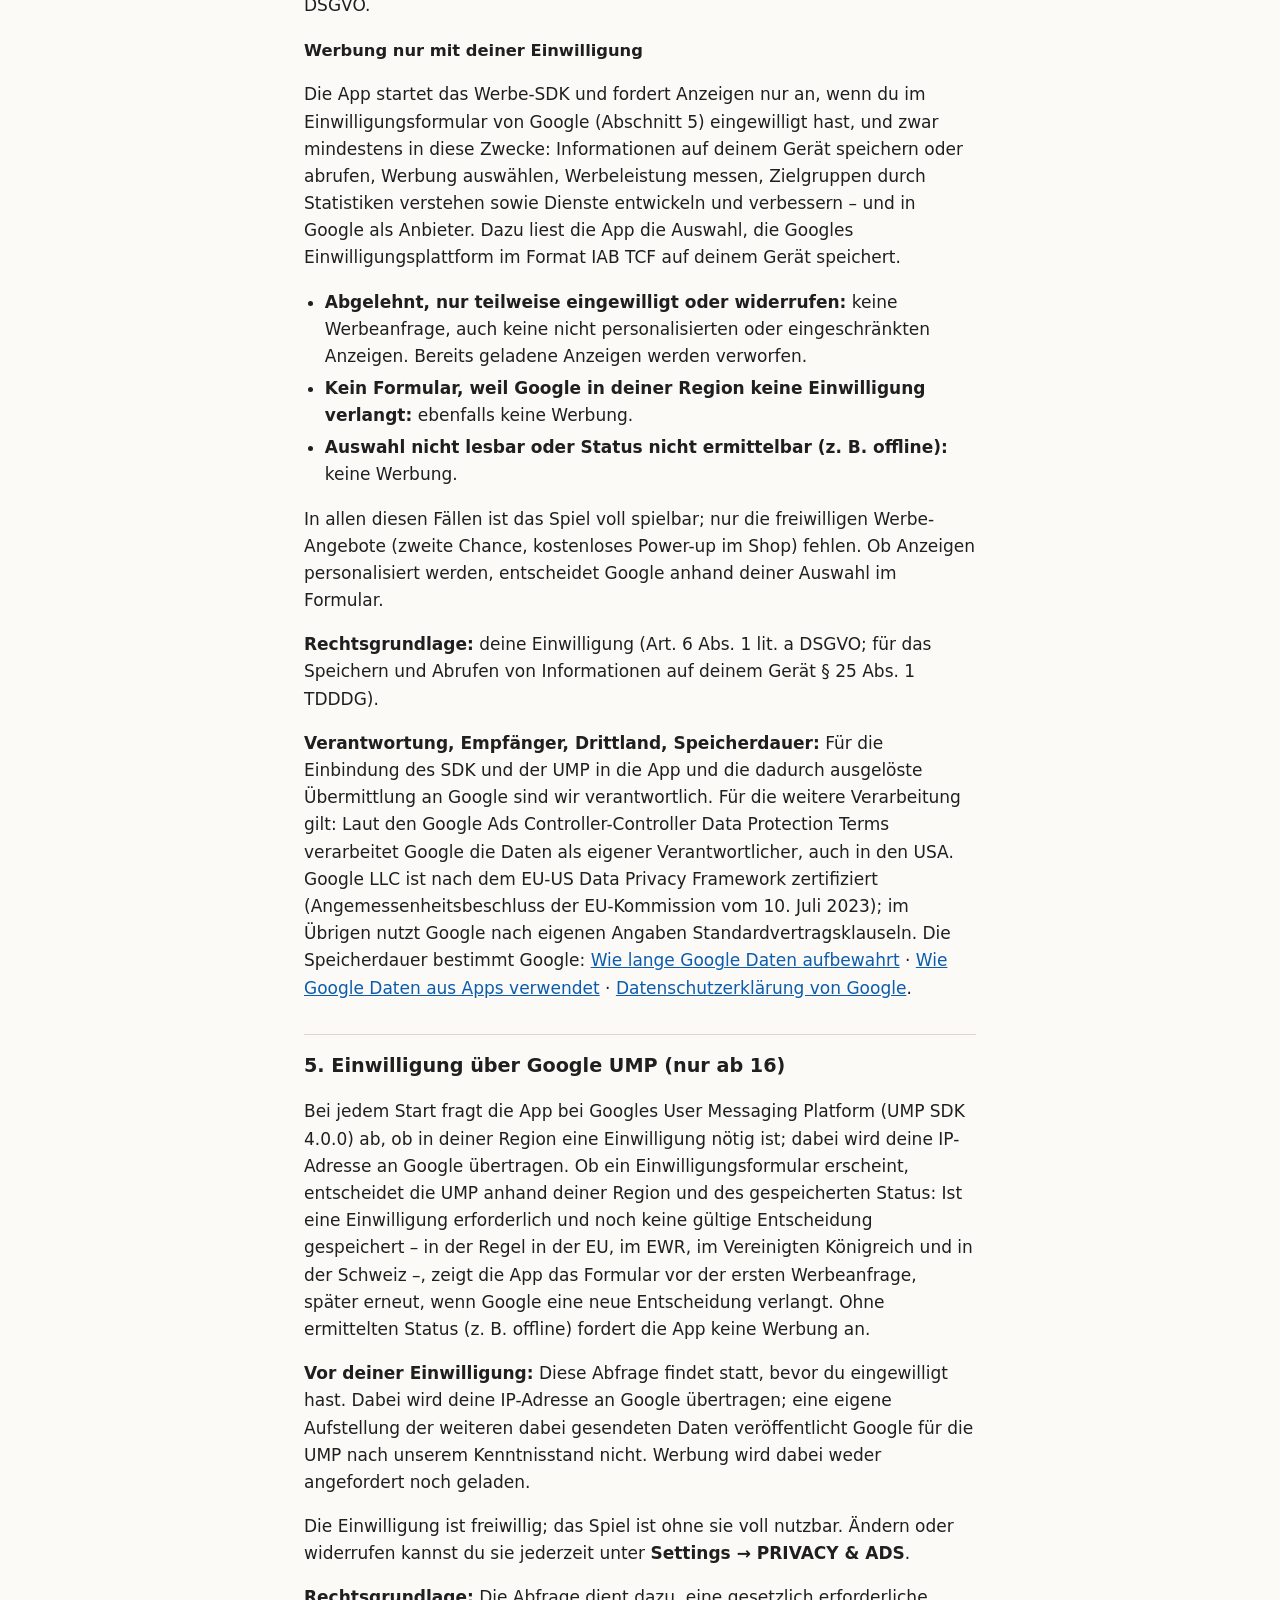
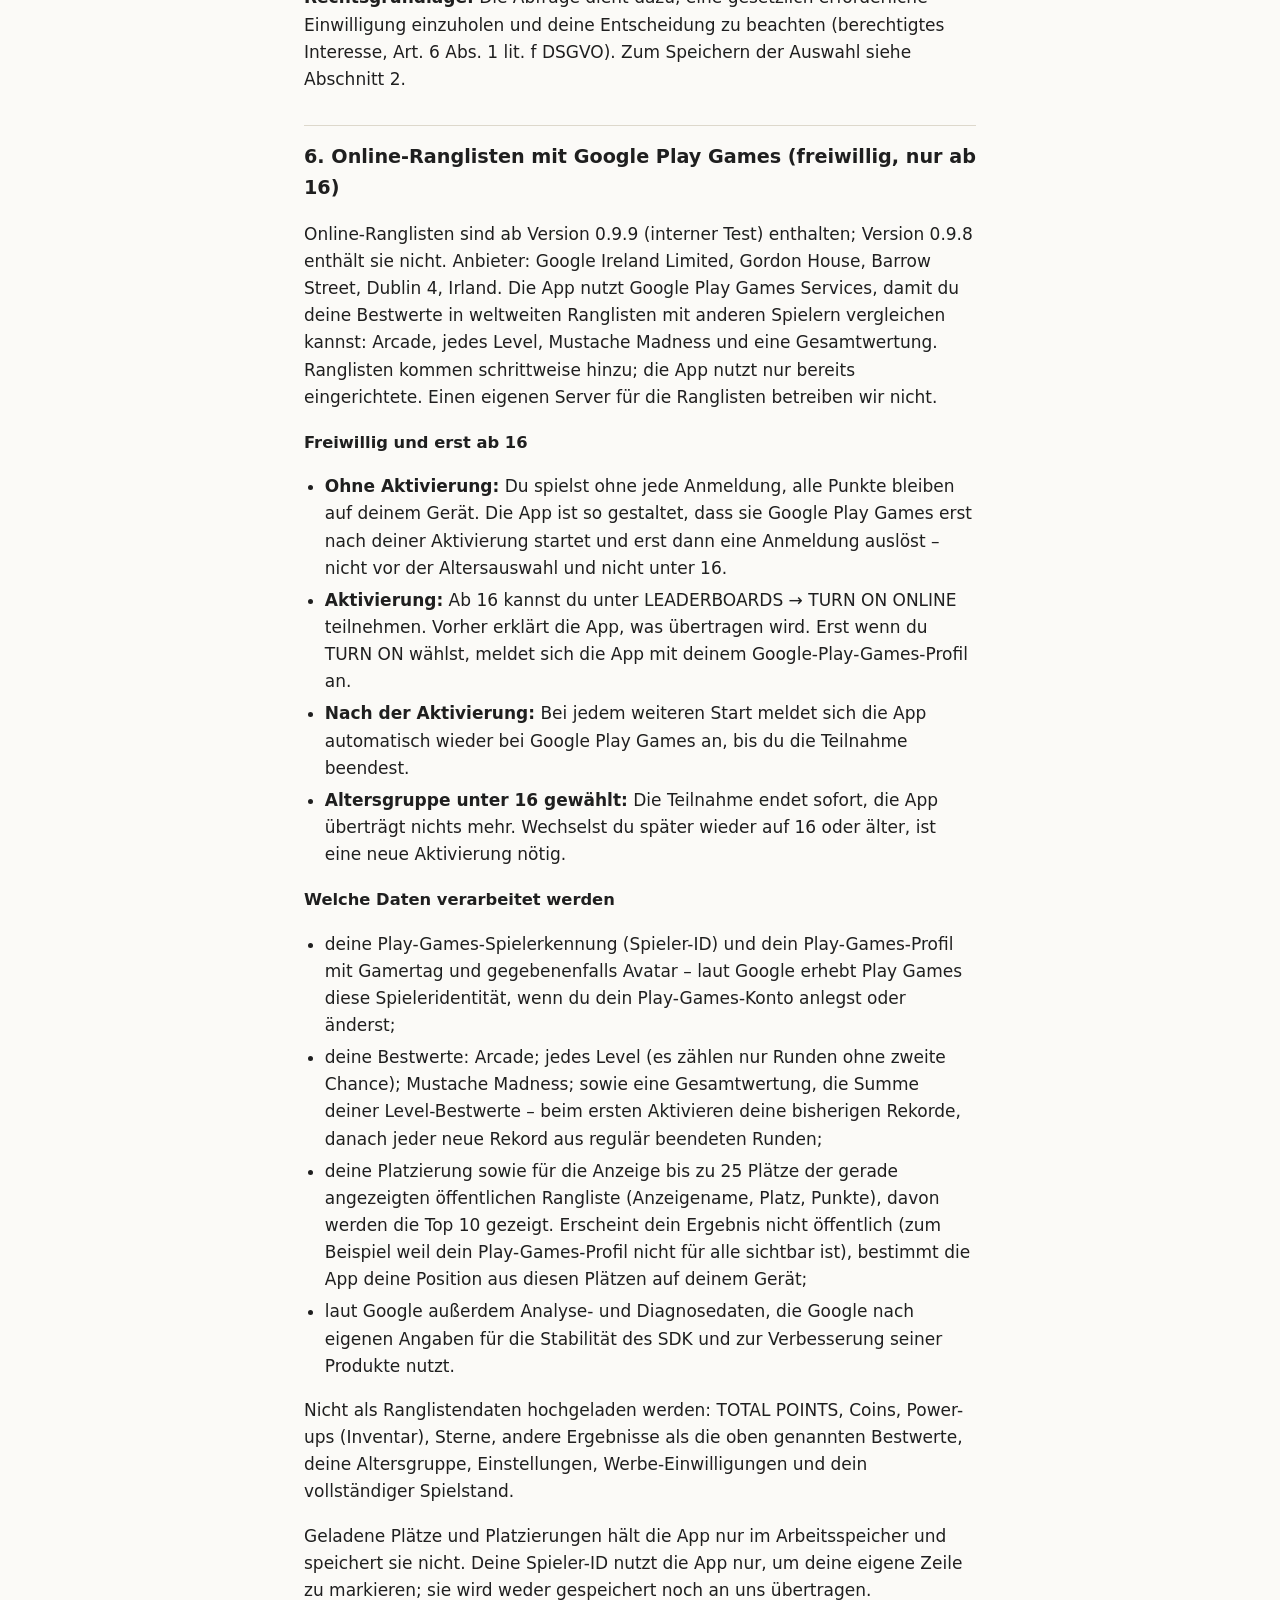
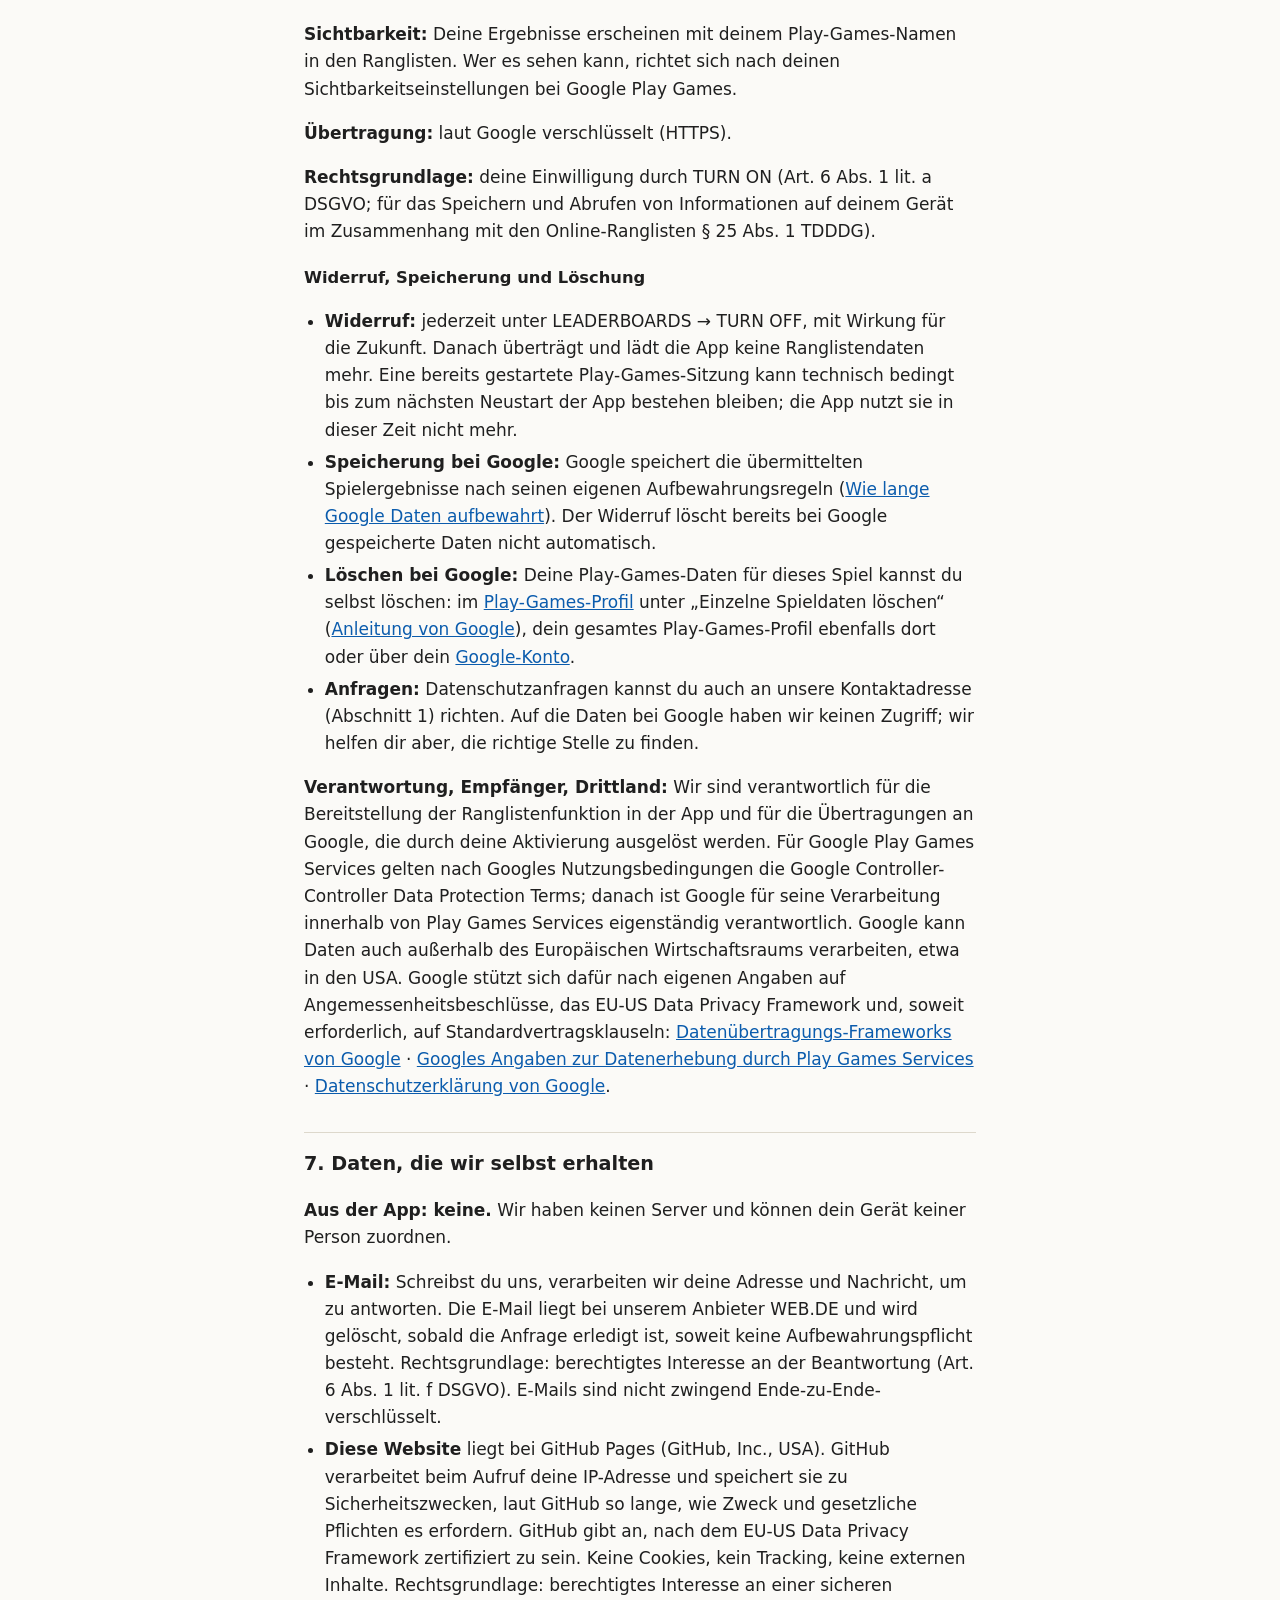
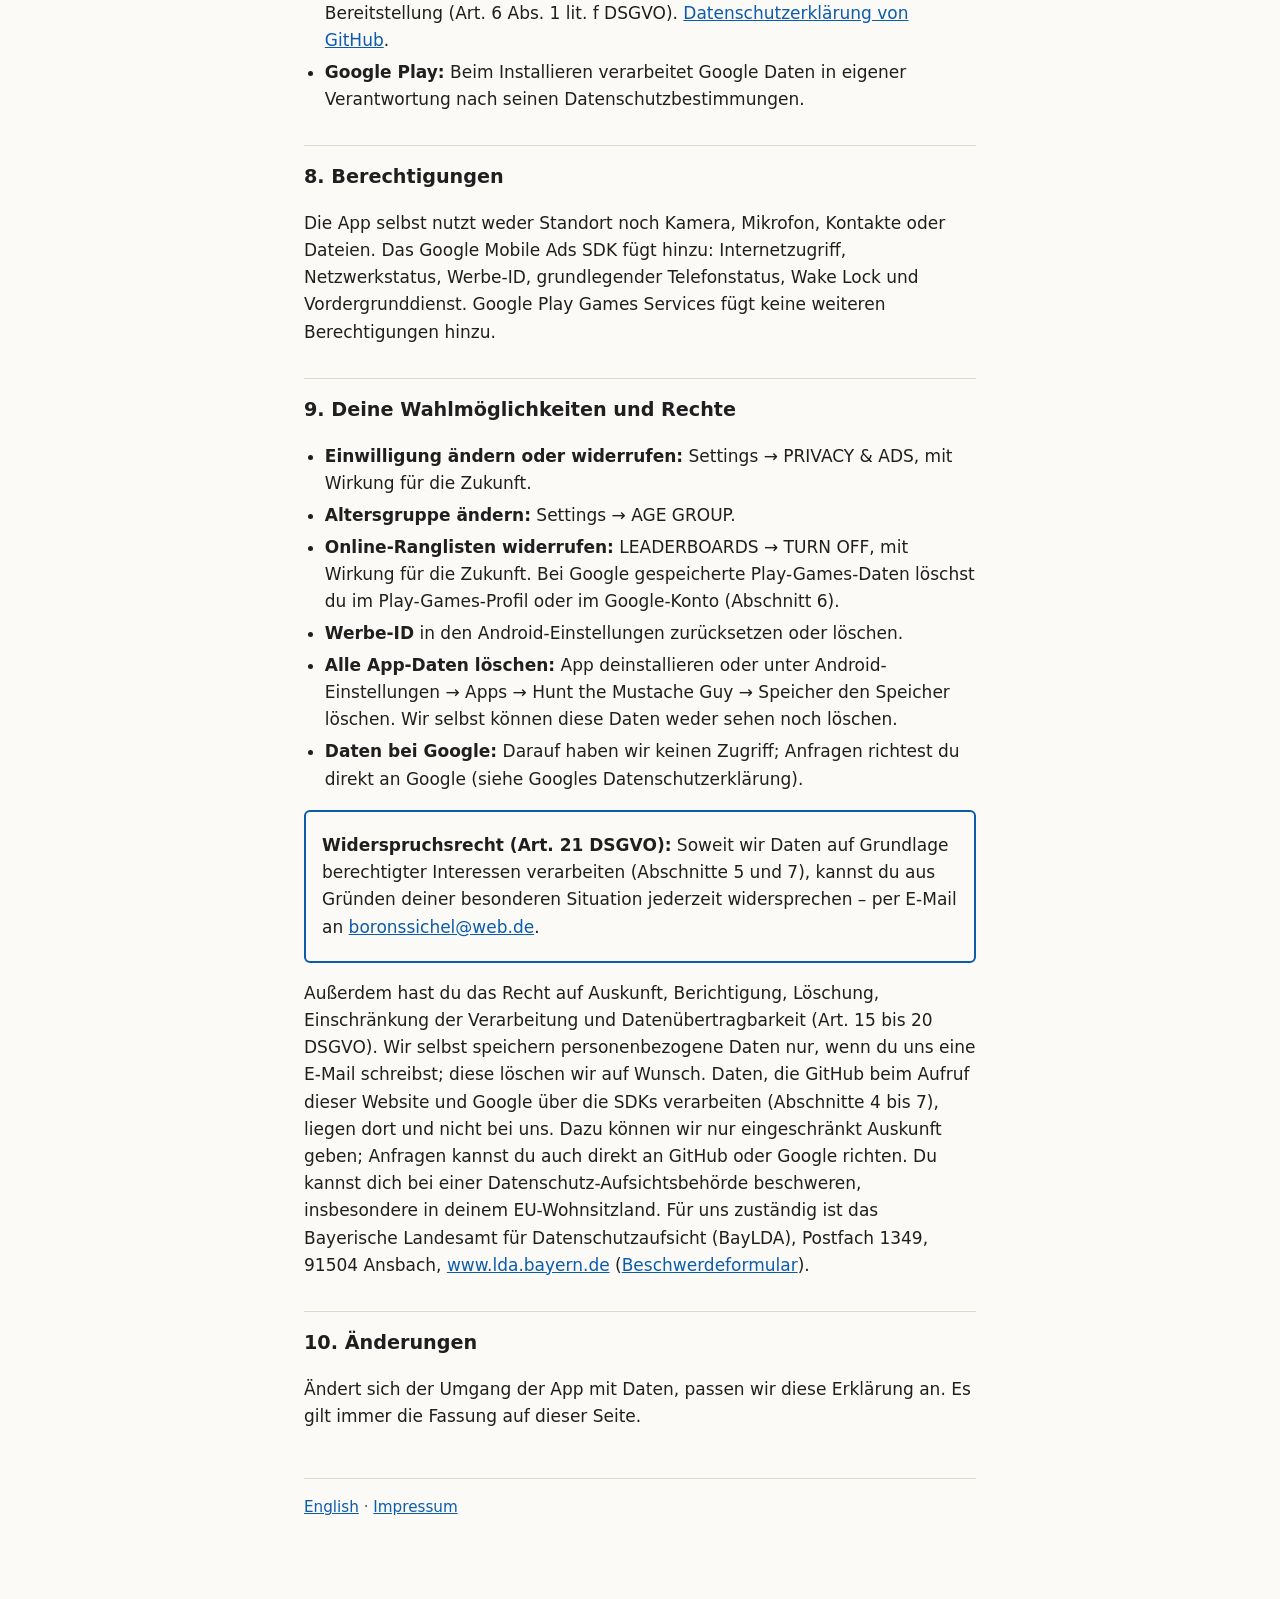
==== commit 68b8f36a: "Add files via upload" ====
--- a/de/index.html
+++ b/de/index.html
@@ -12,24 +12,24 @@
 
 <h1>Datenschutzerklärung</h1>
 <p class="sub">Hunt the Mustache Guy – Android-Spiel</p>
-<p class="meta">Stand: 25. Oktober 2026 · gilt ab Version 0.9.8 (interner Test über Google Play);
-Abschnitt 6 gilt für die geplante Version mit Online-Ranglisten</p>
+<p class="meta">Stand: 27. Oktober 2026 · gilt ab Version 0.9.8 (interner Test über Google Play);
+Online-Ranglisten (Abschnitt 6) sind ab Version 0.9.9 enthalten</p>
 
 <div class="summary">
 <h2>Kurz gesagt</h2>
 <ul>
 <li><strong>Offline ohne Konto, keine Echtgeldkäufe:</strong> Du kannst das Spiel ohne Anmeldung
 oder Angabe von Kontaktdaten spielen. Für die freiwilligen Online-Ranglisten (ab 16 Jahren)
-benötigst du ein Google-Play-Games-Profil; sie sind für eine zukünftige Version geplant und in
-Version 0.9.8 noch nicht enthalten. Coins verdienst du durch Spielen; es gibt keine
+benötigst du ein Google-Play-Games-Profil; sie sind ab Version 0.9.9 (interner Test) enthalten,
+in Version 0.9.8 noch nicht. Coins verdienst du durch Spielen; es gibt keine
 Echtgeldkäufe. Wir betreiben keine eigenen Analyse- oder Absturzberichtsdienste. Bei aktivierten
 Online-Ranglisten kann Google Play Games Services Analyse- und Diagnosedaten verarbeiten, wie in
 <a href="#ranglisten">Abschnitt 6</a> beschrieben.</li>
 <li><strong>Spielstände bleiben auf deinem Gerät:</strong> keine Cloud-Spielstände, keine
 Übertragung an uns.</li>
 <li><strong>Online-Ranglisten nur freiwillig ab 16:</strong> Nur wenn du sie selbst aktivierst,
-meldet sich die App bei Google Play Games an und überträgt deinen Arcade-Bestwert an Google
-(Abschnitt 6).</li>
+meldet sich die App bei Google Play Games an und überträgt deine Bestwerte (Arcade, Level,
+Mustache Madness und eine Gesamtwertung) an Google (Abschnitt 6).</li>
 <li><strong>Werbung erst ab 16:</strong> Ohne Altersauswahl und unter 16 Jahren ruft die App
 weder Google AdMob noch Googles Einwilligungsplattform (UMP) auf.</li>
 <li><strong>Ab 16 nur mit Einwilligung:</strong> Im internen Test zeigt die App ausschließlich
@@ -81,8 +81,8 @@
 <tr><td>Einstellungen: Sound, Musik, Lautstärke</td><td data-label="Wofür">deine Einstellungen merken</td><td data-label="Wie lange">bis du die App-Daten löschst</td></tr>
 <tr><td>Altersgruppe (unter 13, 13–15, 16–17, ab 18), kein Geburtsdatum</td><td data-label="Wofür">festlegen, ob Werbung, UMP und Online-Ranglisten genutzt werden dürfen</td><td data-label="Wie lange">bis zur Änderung oder Löschung</td></tr>
 <tr><td>Einwilligungsauswahl (nur ab 16, von Google UMP im Format IAB TCF)</td><td data-label="Wofür">deine Entscheidung beachten</td><td data-label="Wie lange">bis zur Änderung, zum Wechsel der Altersgruppe oder zur Löschung</td></tr>
-<tr><td>Online-Ranglisten (nur ab 16): ob du teilnimmst, Version der Erklärung, zuletzt an Google
-übertragener Arcade-Bestwert</td><td data-label="Wofür">deine Entscheidung beachten, doppelte
+<tr><td>Online-Ranglisten (nur ab 16): ob du teilnimmst, Version der Erklärung, je Rangliste der
+zuletzt an Google übertragene Bestwert</td><td data-label="Wofür">deine Entscheidung beachten, doppelte
 Übertragungen vermeiden (Abschnitt 6)</td><td data-label="Wie lange">bis du die App-Daten
 löschst</td></tr>
 </tbody>
@@ -90,8 +90,8 @@
 <p>Die App überträgt diese Daten nicht an uns, und die automatische Android-Cloud-Sicherung ist
 ausgeschaltet. Bei einem Gerätewechsel oder nach dem Löschen der App ist dein Spielfortschritt
 daher verloren. Die Einwilligungsauswahl sendet das Google-SDK mit jeder Werbeanfrage an Google
-(Abschnitt 4). Hast du die Online-Ranglisten aktiviert, geht außerdem dein Arcade-Bestwert an
-Google Play Games (Abschnitt 6).</p>
+(Abschnitt 4). Hast du die Online-Ranglisten aktiviert, gehen außerdem deine Bestwerte für die
+Ranglisten an Google Play Games (Abschnitt 6).</p>
 <p><strong>Werbe-Zeitsteuerung nur während des Spielens:</strong> Den Rundenzähler und den
 Zeitpunkt der letzten Vollbildanzeige nutzt die App nur im Arbeitsspeicher, solange sie läuft,
 um Werbung zu begrenzen (höchstens nach jeder dritten Runde, höchstens alle drei Minuten). Diese
@@ -210,11 +210,12 @@
 Abs. 1 lit. f DSGVO). Zum Speichern der Auswahl siehe Abschnitt 2.</p>
 
 <h2 id="ranglisten">6. Online-Ranglisten mit Google Play Games (freiwillig, nur ab 16)</h2>
-<p>Dieser Abschnitt gilt für die geplante Version mit Online-Ranglisten; die bisher im internen
-Test verteilte Version 0.9.8 enthält diese Funktion noch nicht. Anbieter: Google Ireland
-Limited, Gordon House, Barrow Street, Dublin 4, Irland. Die App nutzt Google Play Games Services,
-damit du deinen Arcade-Bestwert in einer weltweiten Rangliste mit anderen Spielern vergleichen
-kannst. Einen eigenen Server für die Rangliste betreiben wir nicht.</p>
+<p>Online-Ranglisten sind ab Version 0.9.9 (interner Test) enthalten; Version 0.9.8 enthält sie
+nicht. Anbieter: Google Ireland Limited, Gordon House, Barrow Street, Dublin 4, Irland. Die App
+nutzt Google Play Games Services, damit du deine Bestwerte in weltweiten Ranglisten mit anderen
+Spielern vergleichen kannst: Arcade, jedes Level, Mustache Madness und eine Gesamtwertung.
+Ranglisten kommen schrittweise hinzu; die App nutzt nur bereits eingerichtete. Einen eigenen
+Server für die Ranglisten betreiben wir nicht.</p>
 <h3>Freiwillig und erst ab 16</h3>
 <ul>
 <li><strong>Ohne Aktivierung:</strong> Du spielst ohne jede Anmeldung, alle Punkte bleiben auf
@@ -234,21 +235,24 @@
 <li>deine Play-Games-Spielerkennung (Spieler-ID) und dein Play-Games-Profil mit Gamertag und
 gegebenenfalls Avatar – laut Google erhebt Play Games diese Spieleridentität, wenn du dein
 Play-Games-Konto anlegst oder änderst;</li>
-<li>dein Arcade-Bestwert: beim ersten Aktivieren dein bisheriger Rekord, danach jeder neue Rekord
-aus regulär beendeten Arcade-Runden;</li>
-<li>deine Ranglistenplatzierung sowie für die Anzeige die Top 10 der öffentlichen Rangliste
-(Anzeigename, Platz, Punkte);</li>
+<li>deine Bestwerte: Arcade; jedes Level (es zählen nur Runden ohne zweite Chance); Mustache
+Madness; sowie eine Gesamtwertung, die Summe deiner Level-Bestwerte – beim ersten Aktivieren
+deine bisherigen Rekorde, danach jeder neue Rekord aus regulär beendeten Runden;</li>
+<li>deine Platzierung sowie für die Anzeige bis zu 25 Plätze der gerade angezeigten öffentlichen
+Rangliste (Anzeigename, Platz, Punkte), davon werden die Top 10 gezeigt. Erscheint dein Ergebnis
+nicht öffentlich (zum Beispiel weil dein Play-Games-Profil nicht für alle sichtbar ist), bestimmt
+die App deine Position aus diesen Plätzen auf deinem Gerät;</li>
 <li>laut Google außerdem Analyse- und Diagnosedaten, die Google nach eigenen Angaben für die
 Stabilität des SDK und zur Verbesserung seiner Produkte nutzt.</li>
 </ul>
 <p>Nicht als Ranglistendaten hochgeladen werden: TOTAL POINTS, Coins, Power-ups (Inventar),
-Level- und Madness-Ergebnisse, deine Altersgruppe, Einstellungen, Werbe-Einwilligungen und dein
-vollständiger Spielstand.</p>
-<p>Top 10 und Platzierungen hält die App nur im Arbeitsspeicher und speichert sie nicht. Deine
+Sterne, andere Ergebnisse als die oben genannten Bestwerte, deine Altersgruppe, Einstellungen,
+Werbe-Einwilligungen und dein vollständiger Spielstand.</p>
+<p>Geladene Plätze und Platzierungen hält die App nur im Arbeitsspeicher und speichert sie nicht. Deine
 Spieler-ID nutzt die App nur, um deine eigene Zeile zu markieren; sie wird weder gespeichert noch
 an uns übertragen.</p>
-<p><strong>Sichtbarkeit:</strong> Dein Ergebnis erscheint mit deinem Play-Games-Namen in der
-Rangliste. Wer es sehen kann, richtet sich nach deinen Sichtbarkeitseinstellungen bei Google Play
+<p><strong>Sichtbarkeit:</strong> Deine Ergebnisse erscheinen mit deinem Play-Games-Namen in den
+Ranglisten. Wer es sehen kann, richtet sich nach deinen Sichtbarkeitseinstellungen bei Google Play
 Games.</p>
 <p><strong>Übertragung:</strong> laut Google verschlüsselt (HTTPS).</p>
 <p><strong>Rechtsgrundlage:</strong> deine Einwilligung durch TURN ON (Art. 6 Abs. 1 lit. a DSGVO;
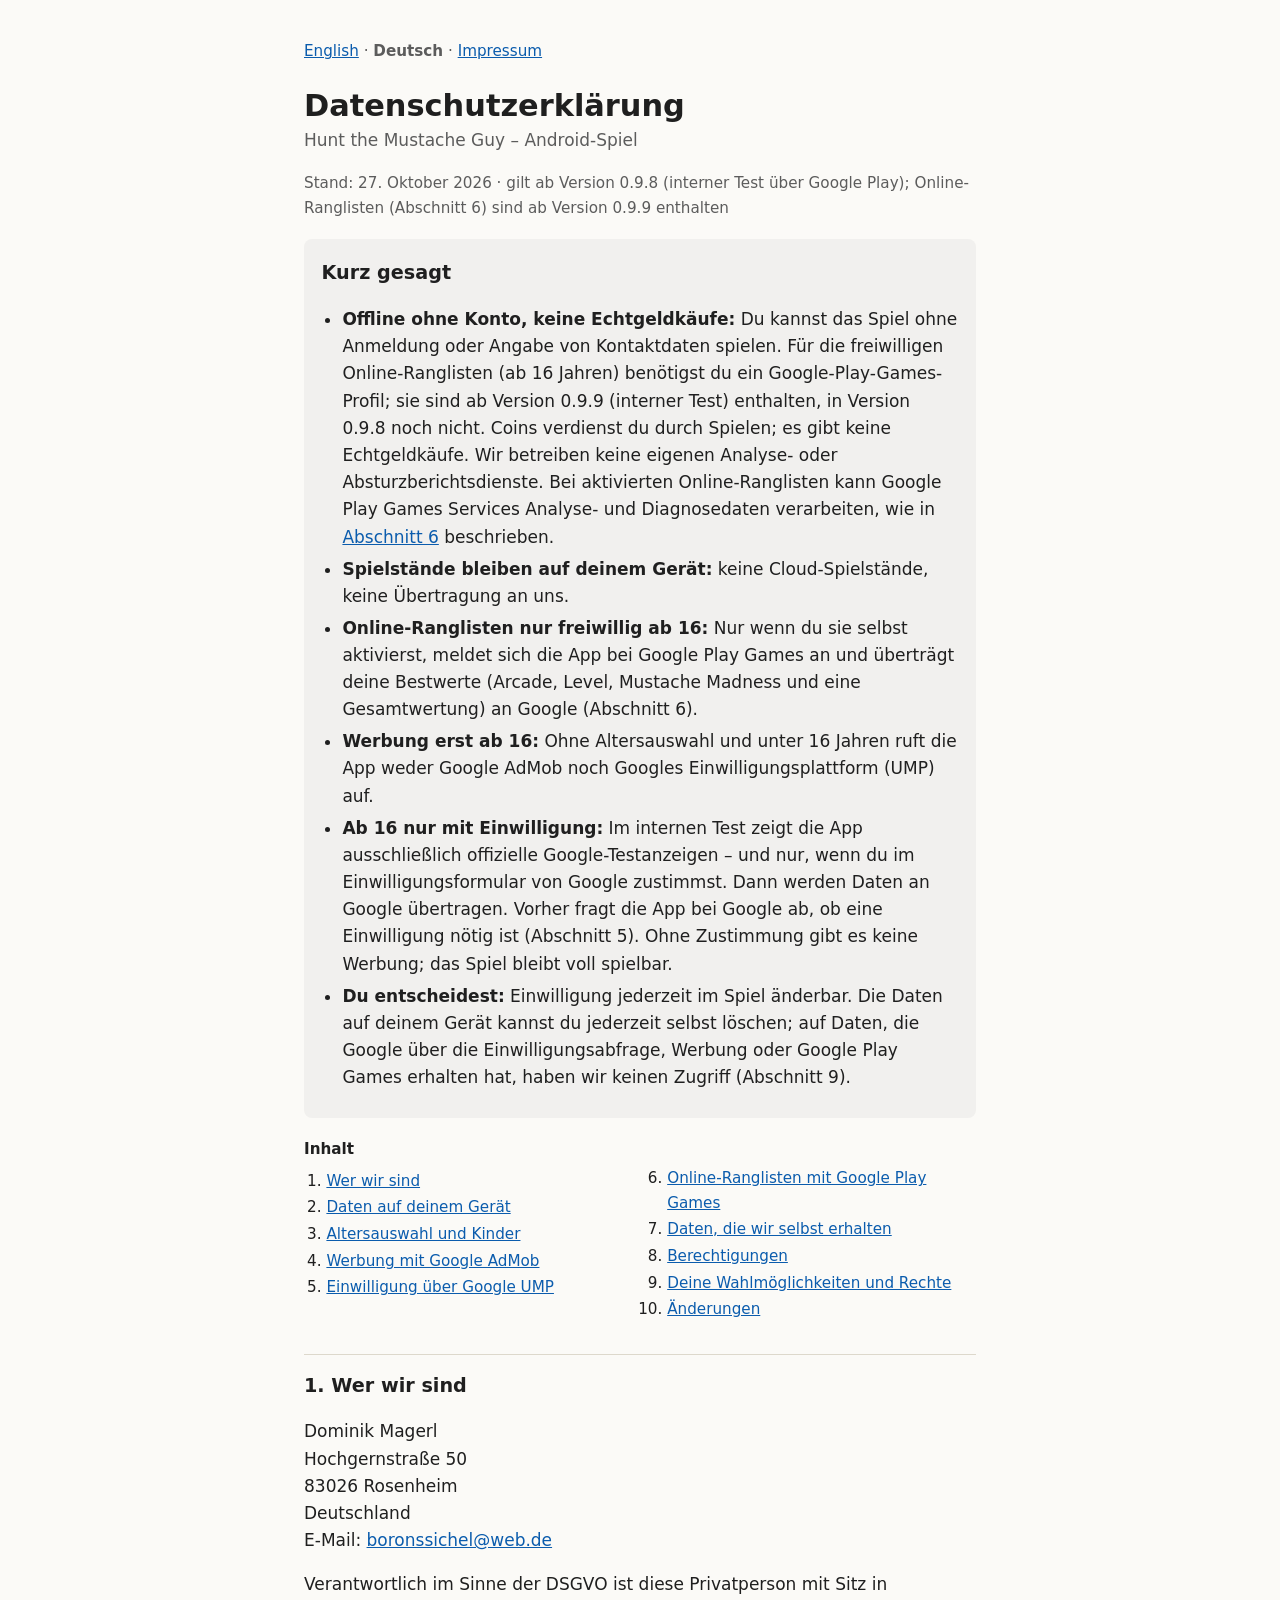
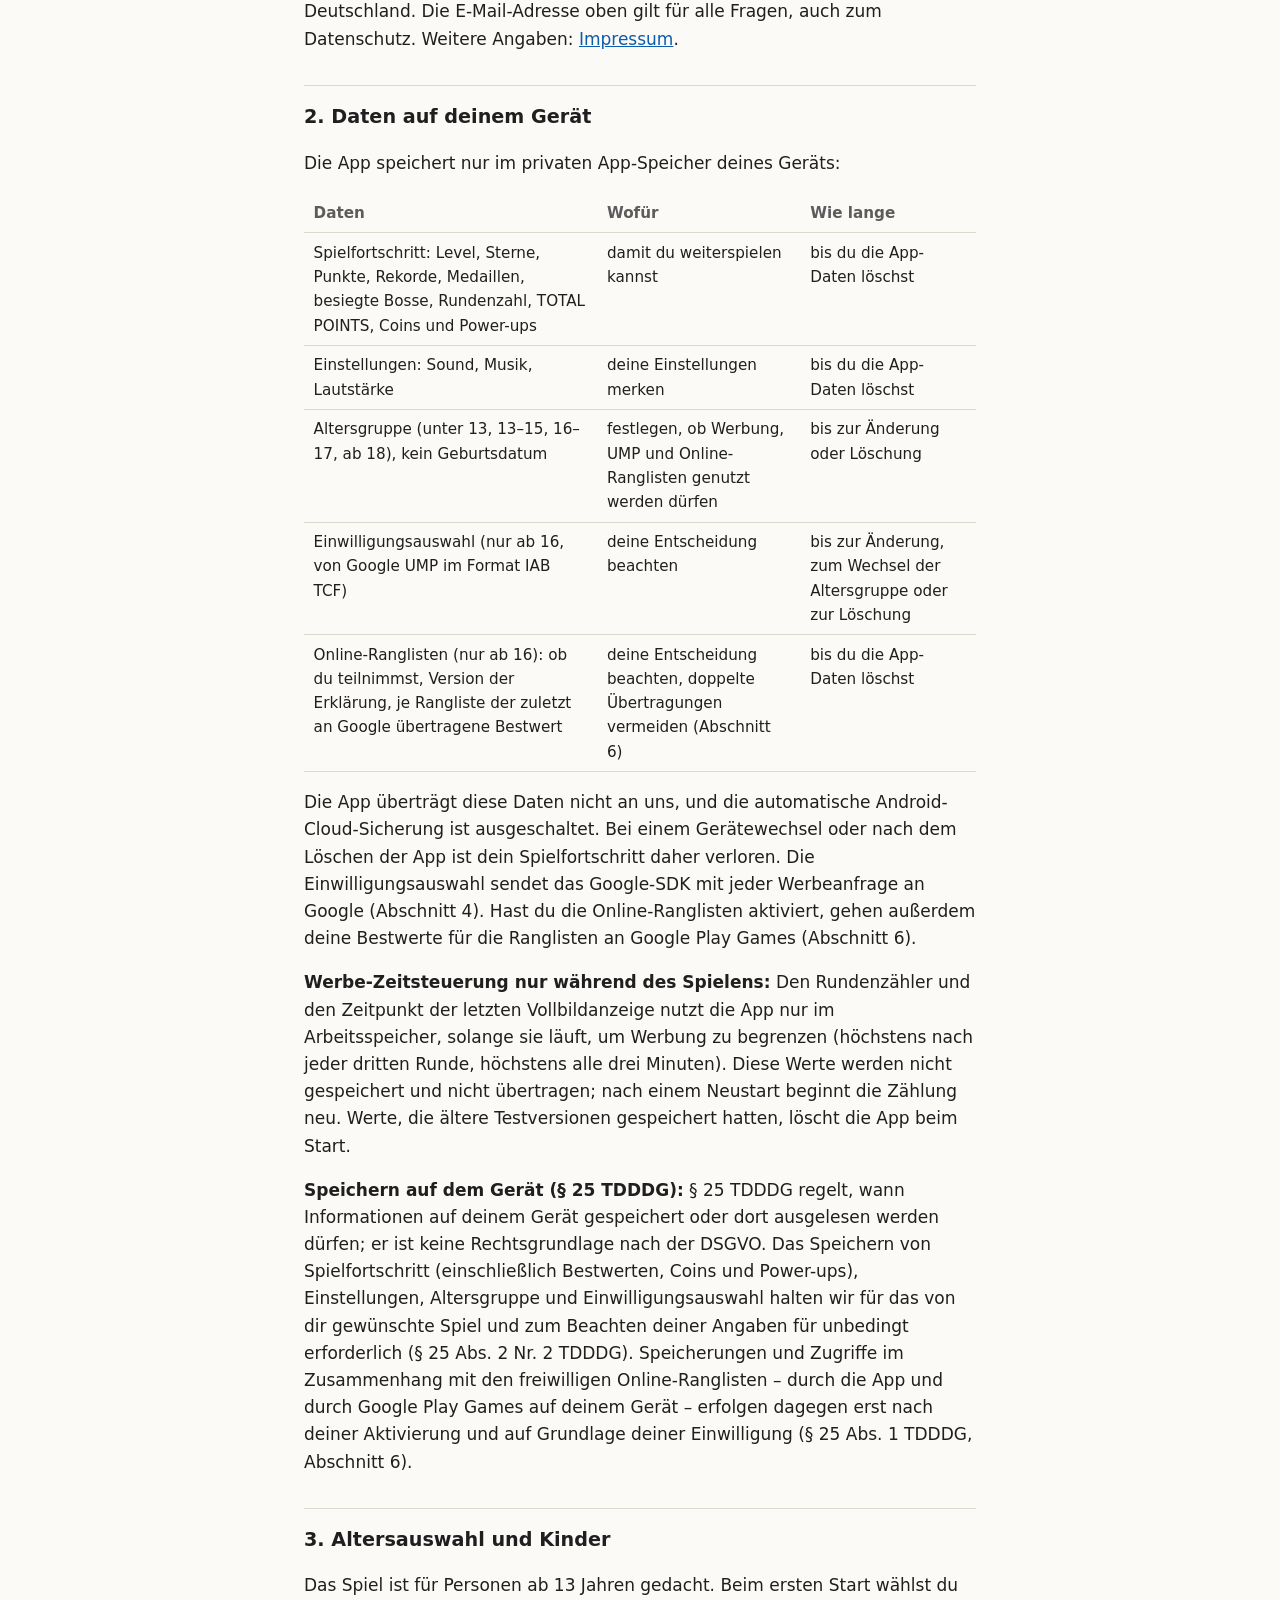
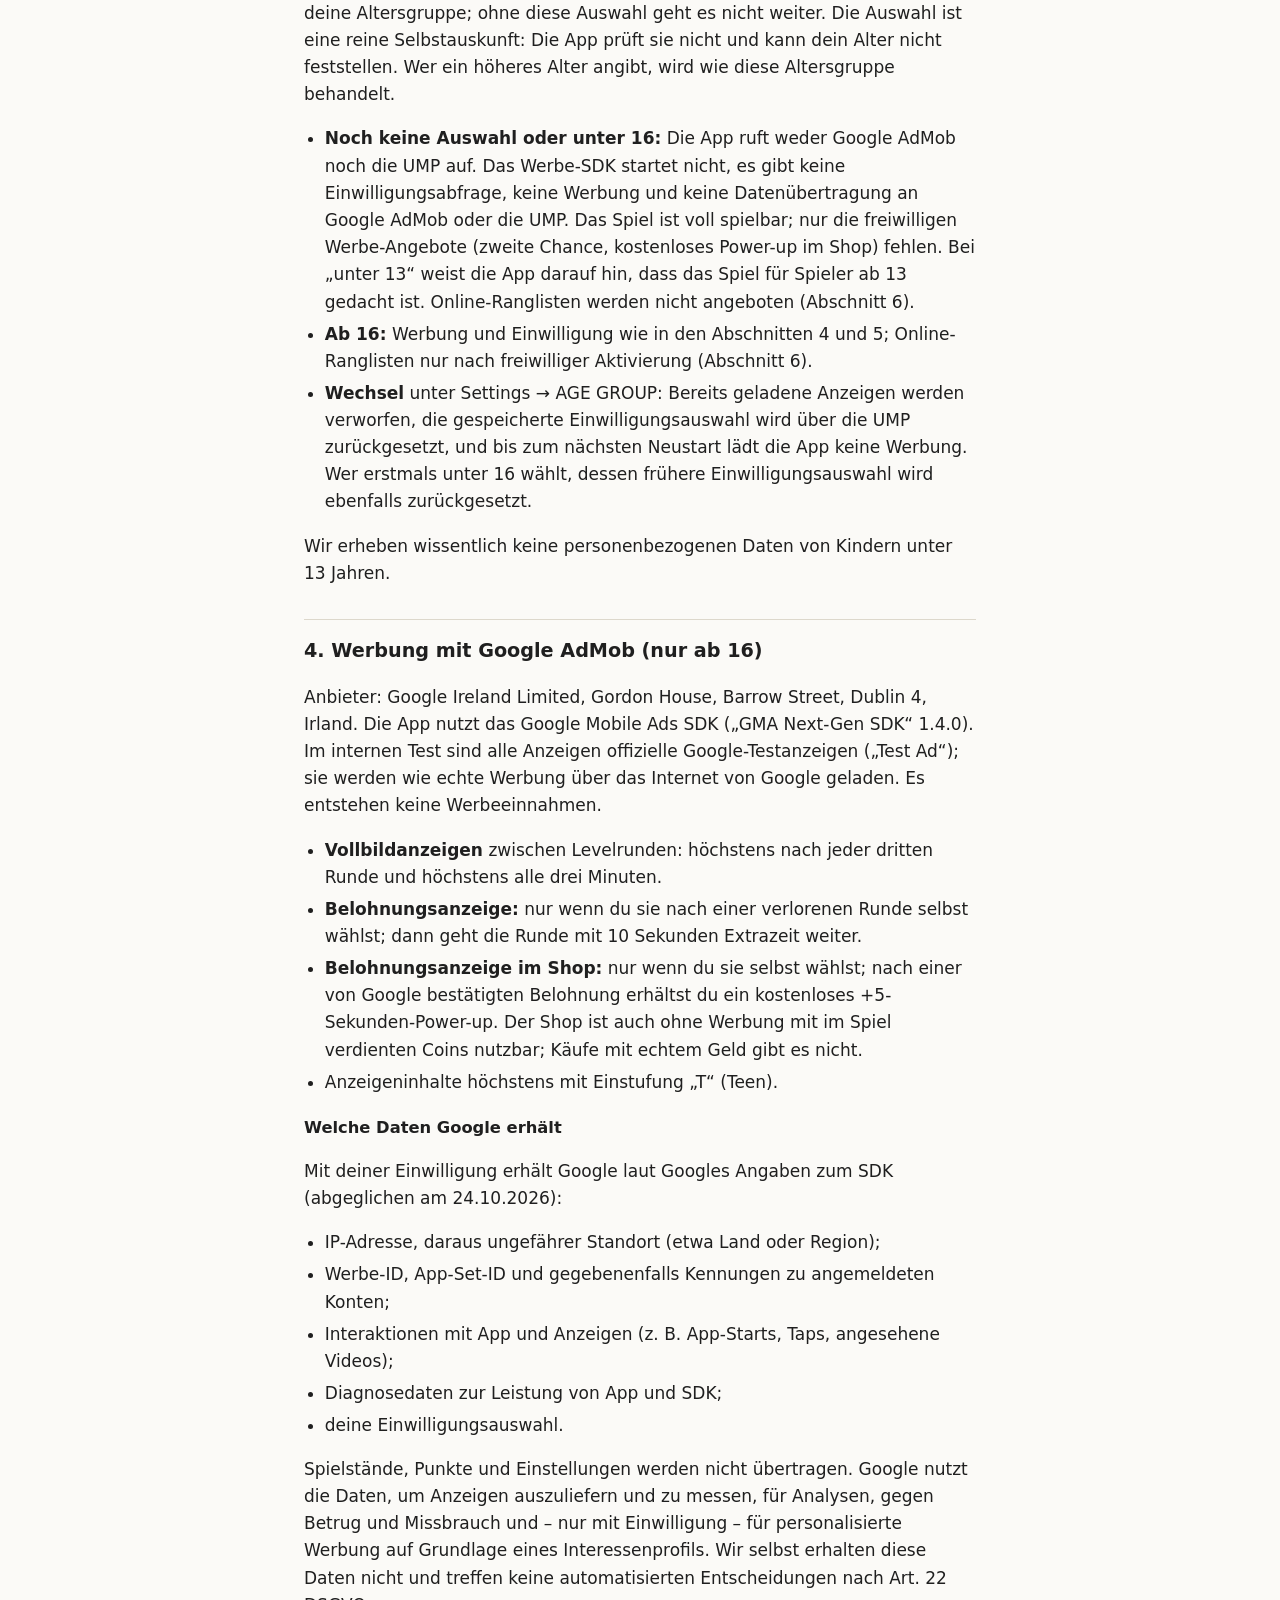
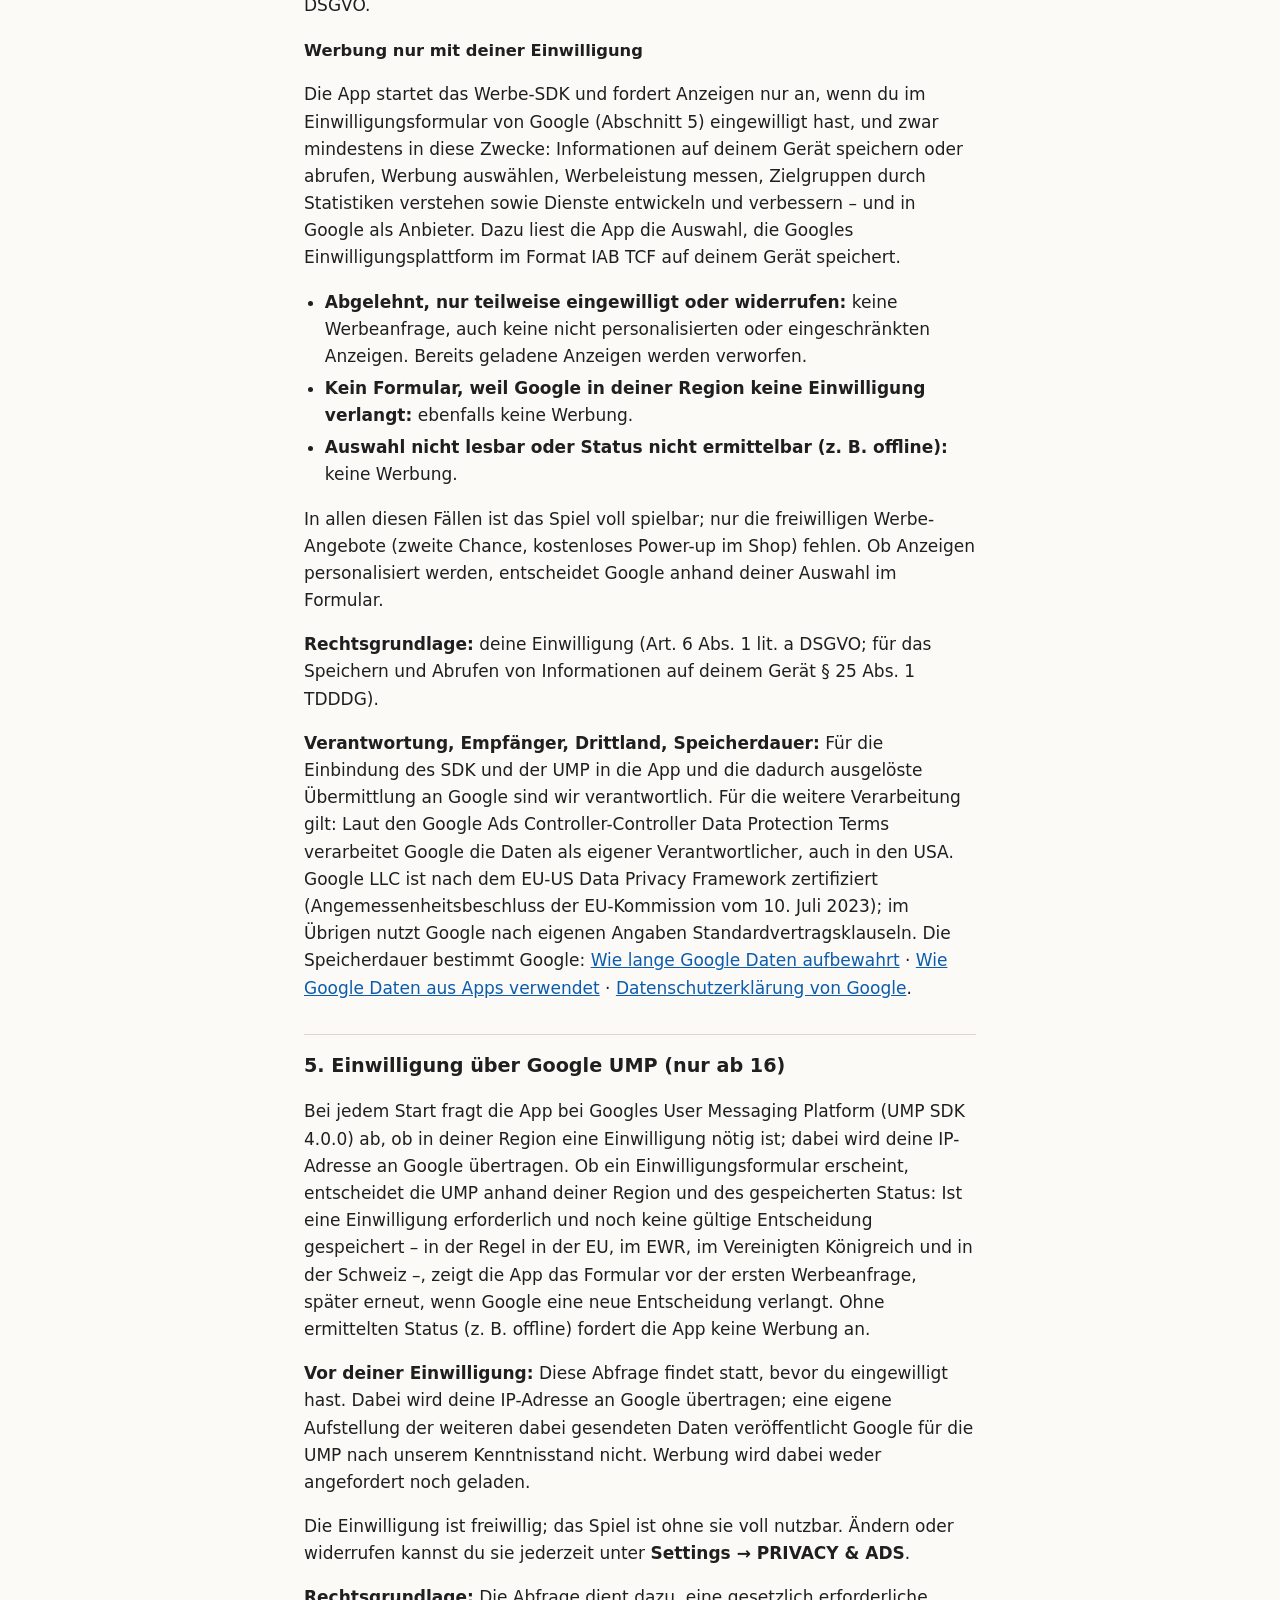
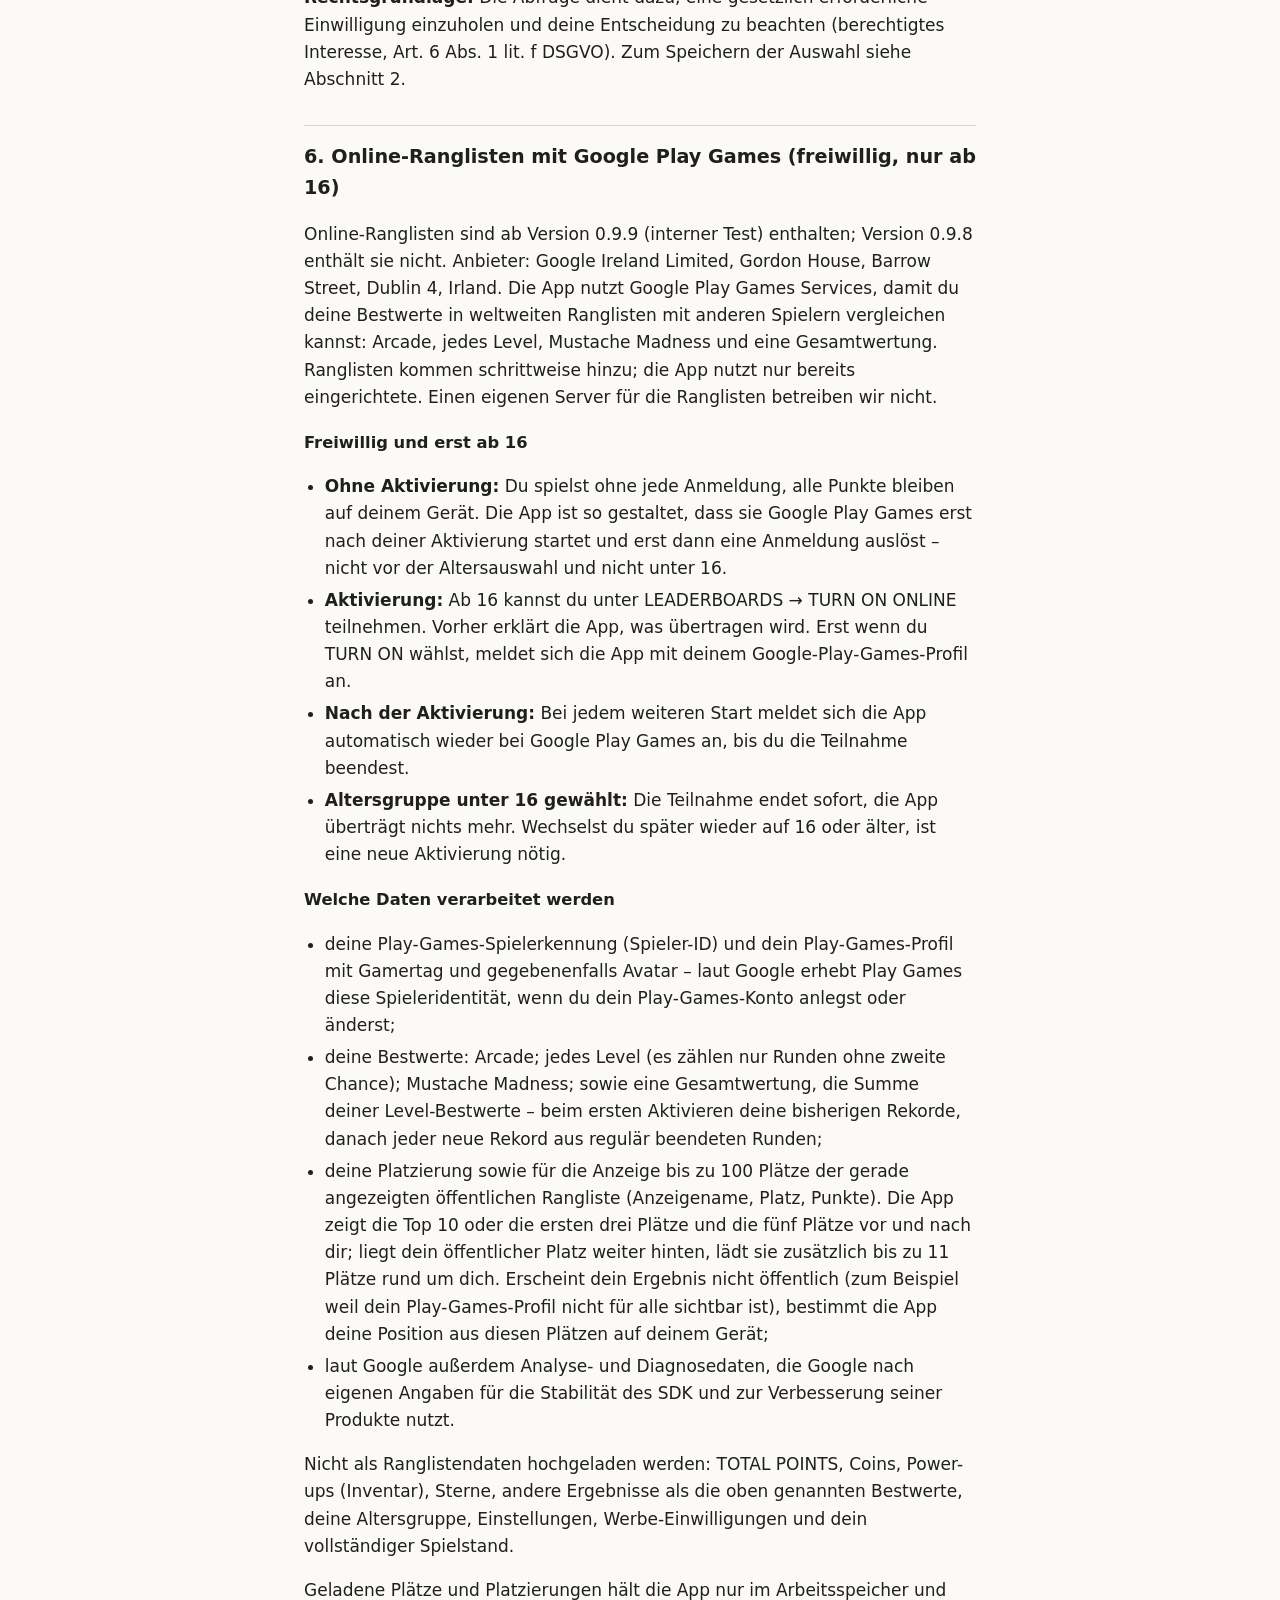
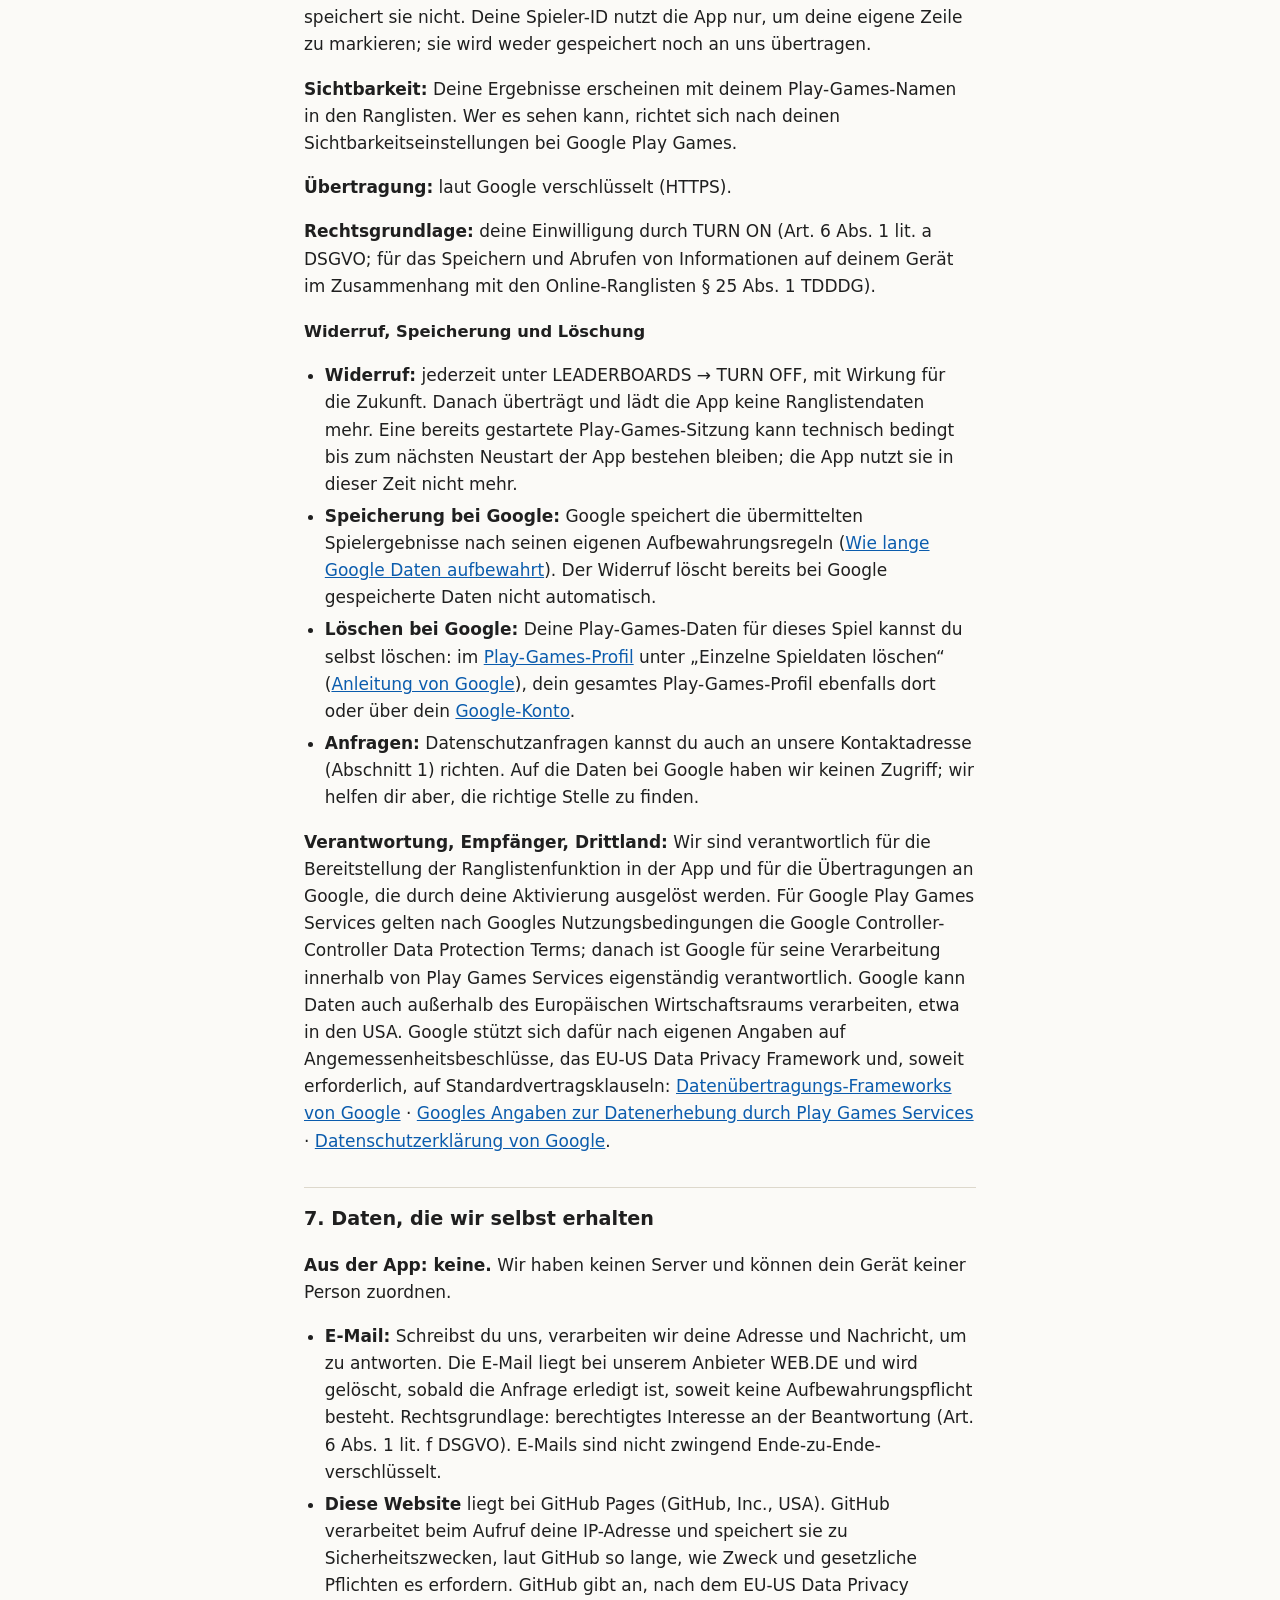
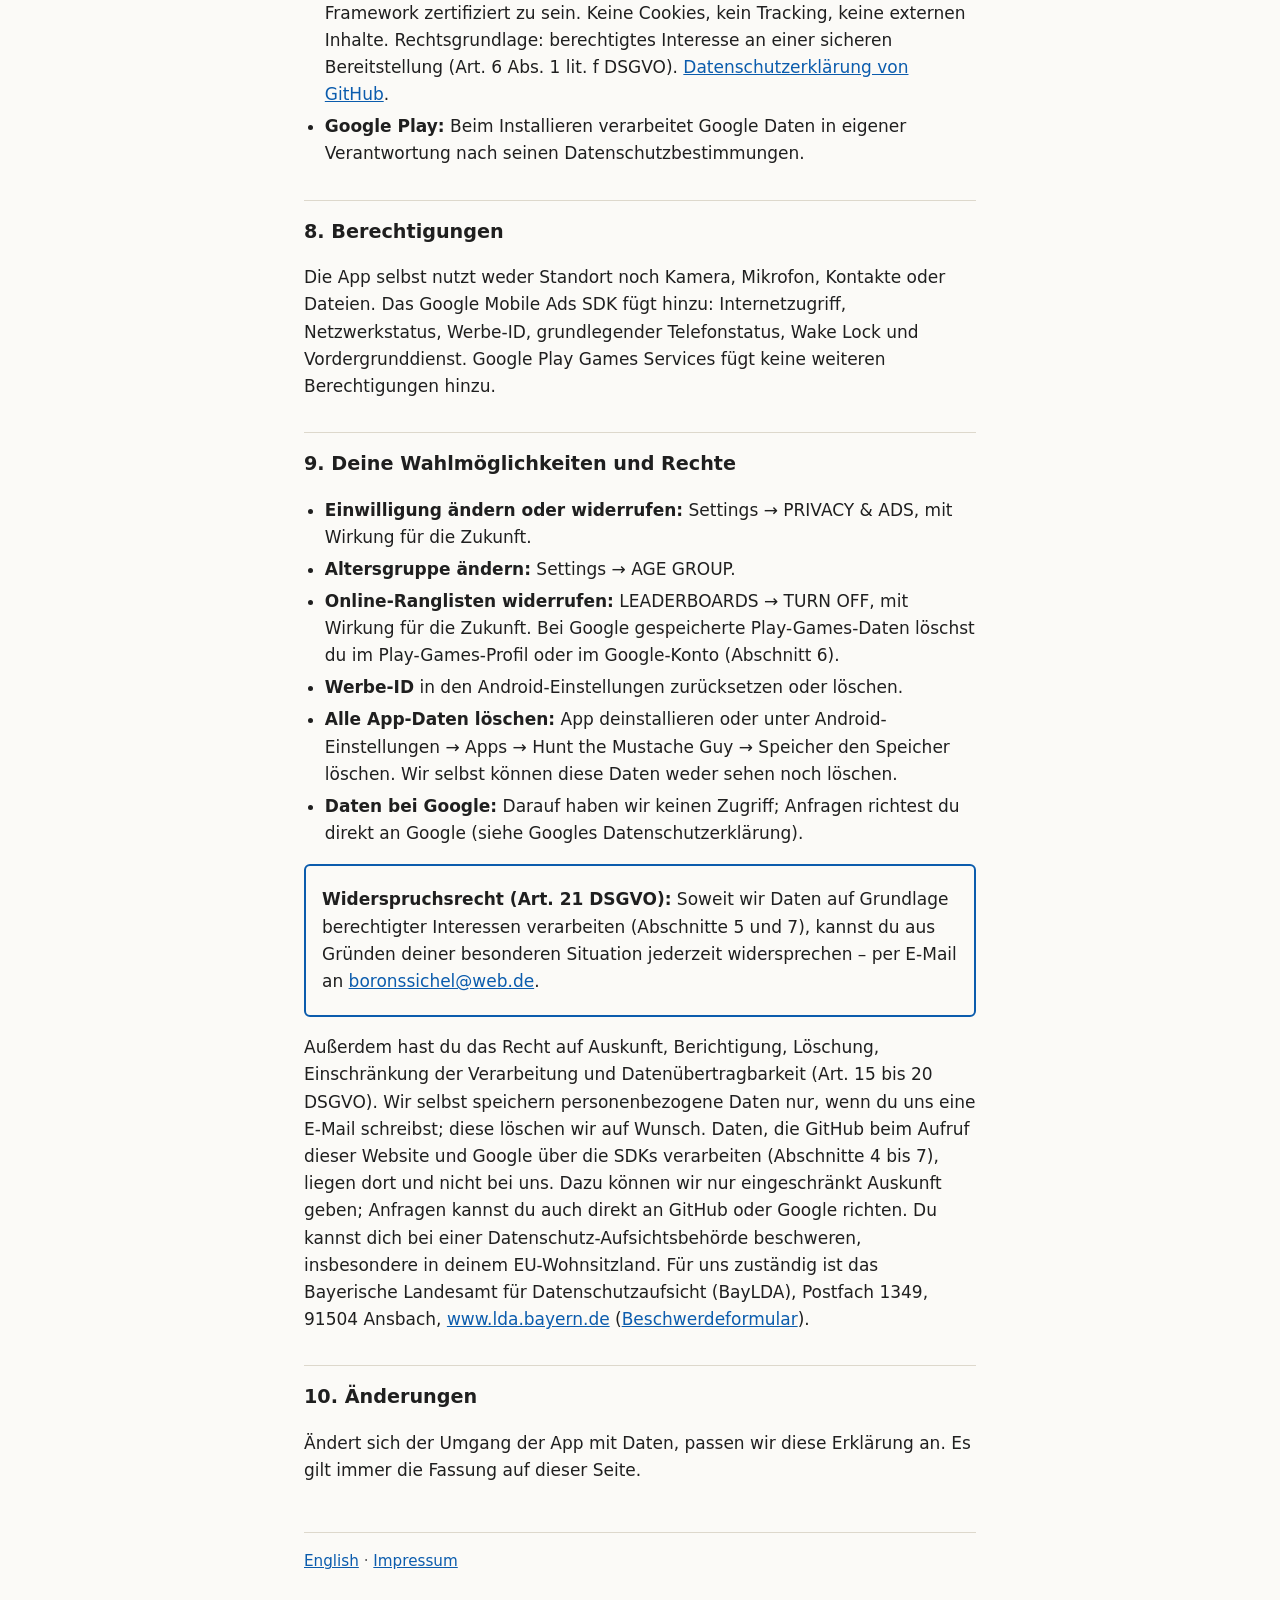
==== commit e490f151: "Add files via upload" ====
--- a/de/index.html
+++ b/de/index.html
@@ -238,10 +238,12 @@
 <li>deine Bestwerte: Arcade; jedes Level (es zählen nur Runden ohne zweite Chance); Mustache
 Madness; sowie eine Gesamtwertung, die Summe deiner Level-Bestwerte – beim ersten Aktivieren
 deine bisherigen Rekorde, danach jeder neue Rekord aus regulär beendeten Runden;</li>
-<li>deine Platzierung sowie für die Anzeige bis zu 25 Plätze der gerade angezeigten öffentlichen
-Rangliste (Anzeigename, Platz, Punkte), davon werden die Top 10 gezeigt. Erscheint dein Ergebnis
-nicht öffentlich (zum Beispiel weil dein Play-Games-Profil nicht für alle sichtbar ist), bestimmt
-die App deine Position aus diesen Plätzen auf deinem Gerät;</li>
+<li>deine Platzierung sowie für die Anzeige bis zu 100 Plätze der gerade angezeigten öffentlichen
+Rangliste (Anzeigename, Platz, Punkte). Die App zeigt die Top 10 oder die ersten drei Plätze und
+die fünf Plätze vor und nach dir; liegt dein öffentlicher Platz weiter hinten, lädt sie zusätzlich
+bis zu 11 Plätze rund um dich. Erscheint dein Ergebnis nicht öffentlich (zum Beispiel weil dein
+Play-Games-Profil nicht für alle sichtbar ist), bestimmt die App deine Position aus diesen Plätzen
+auf deinem Gerät;</li>
 <li>laut Google außerdem Analyse- und Diagnosedaten, die Google nach eigenen Angaben für die
 Stabilität des SDK und zur Verbesserung seiner Produkte nutzt.</li>
 </ul>
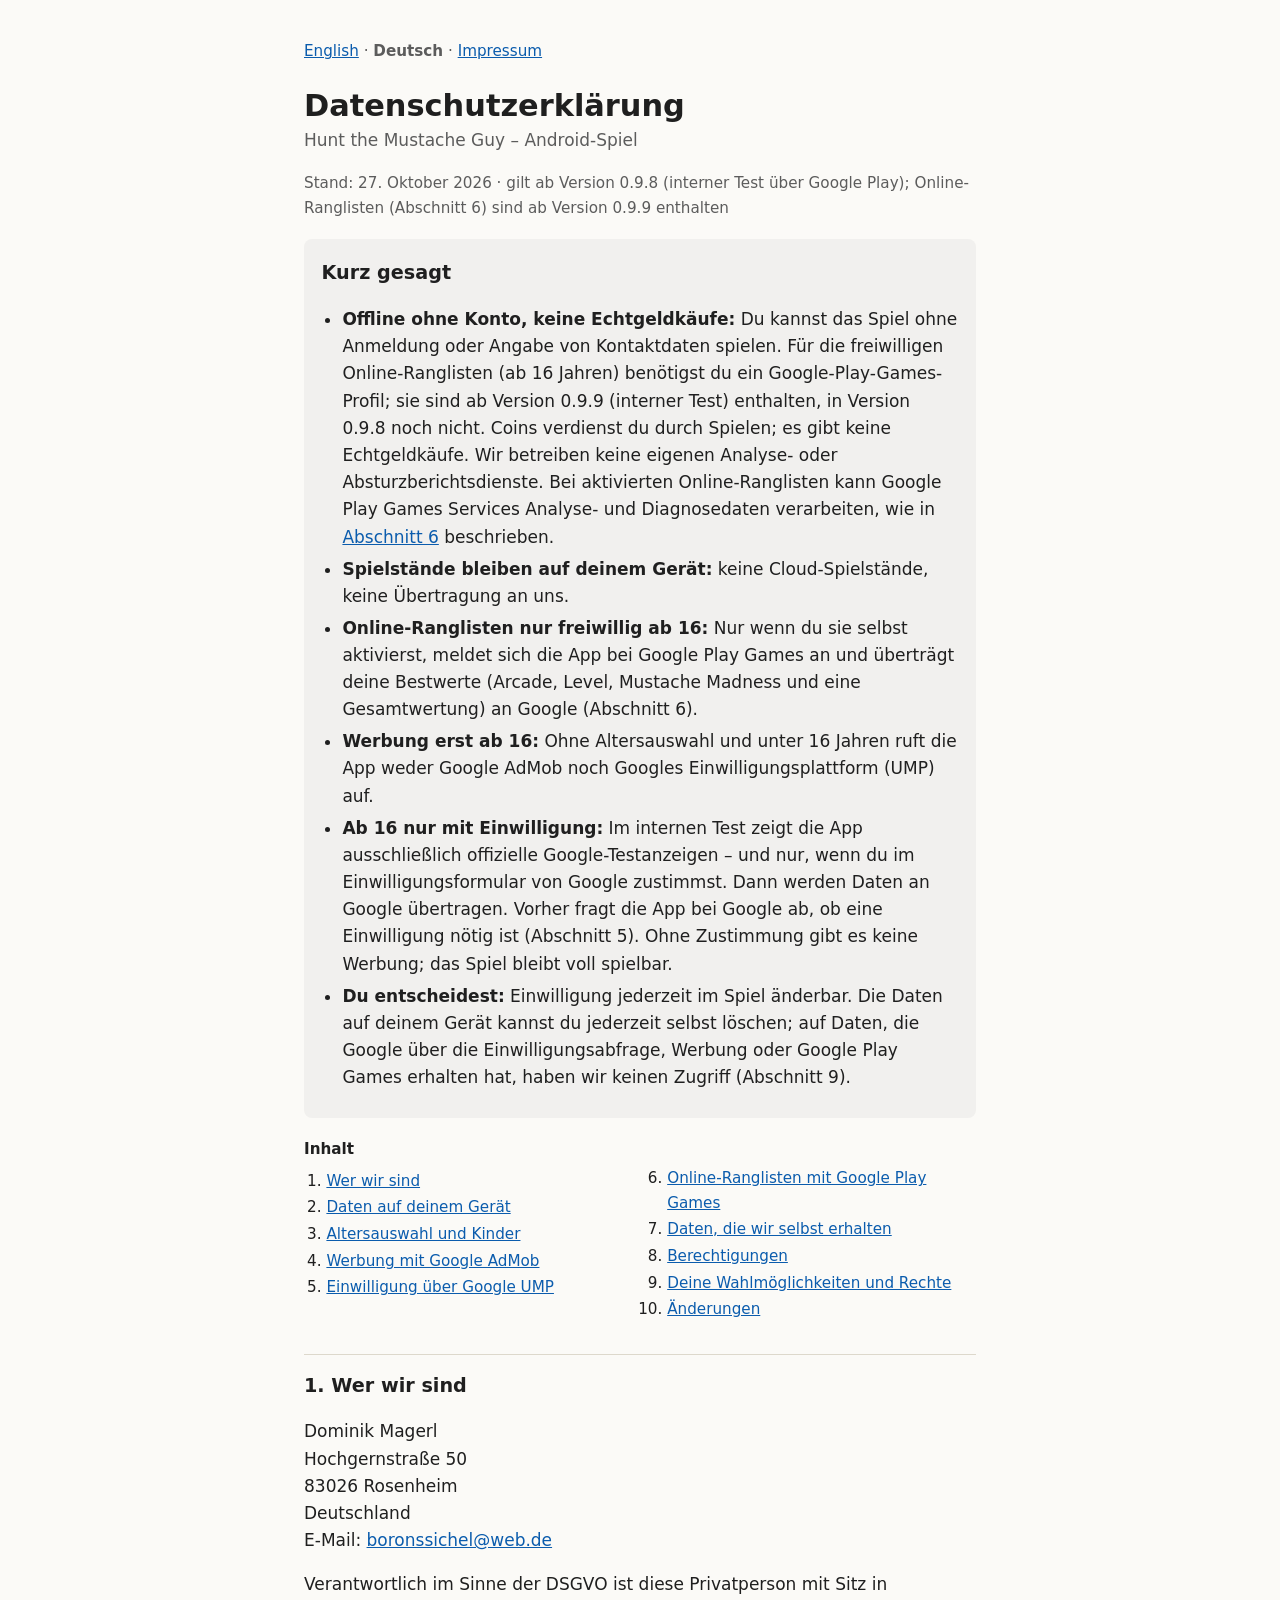
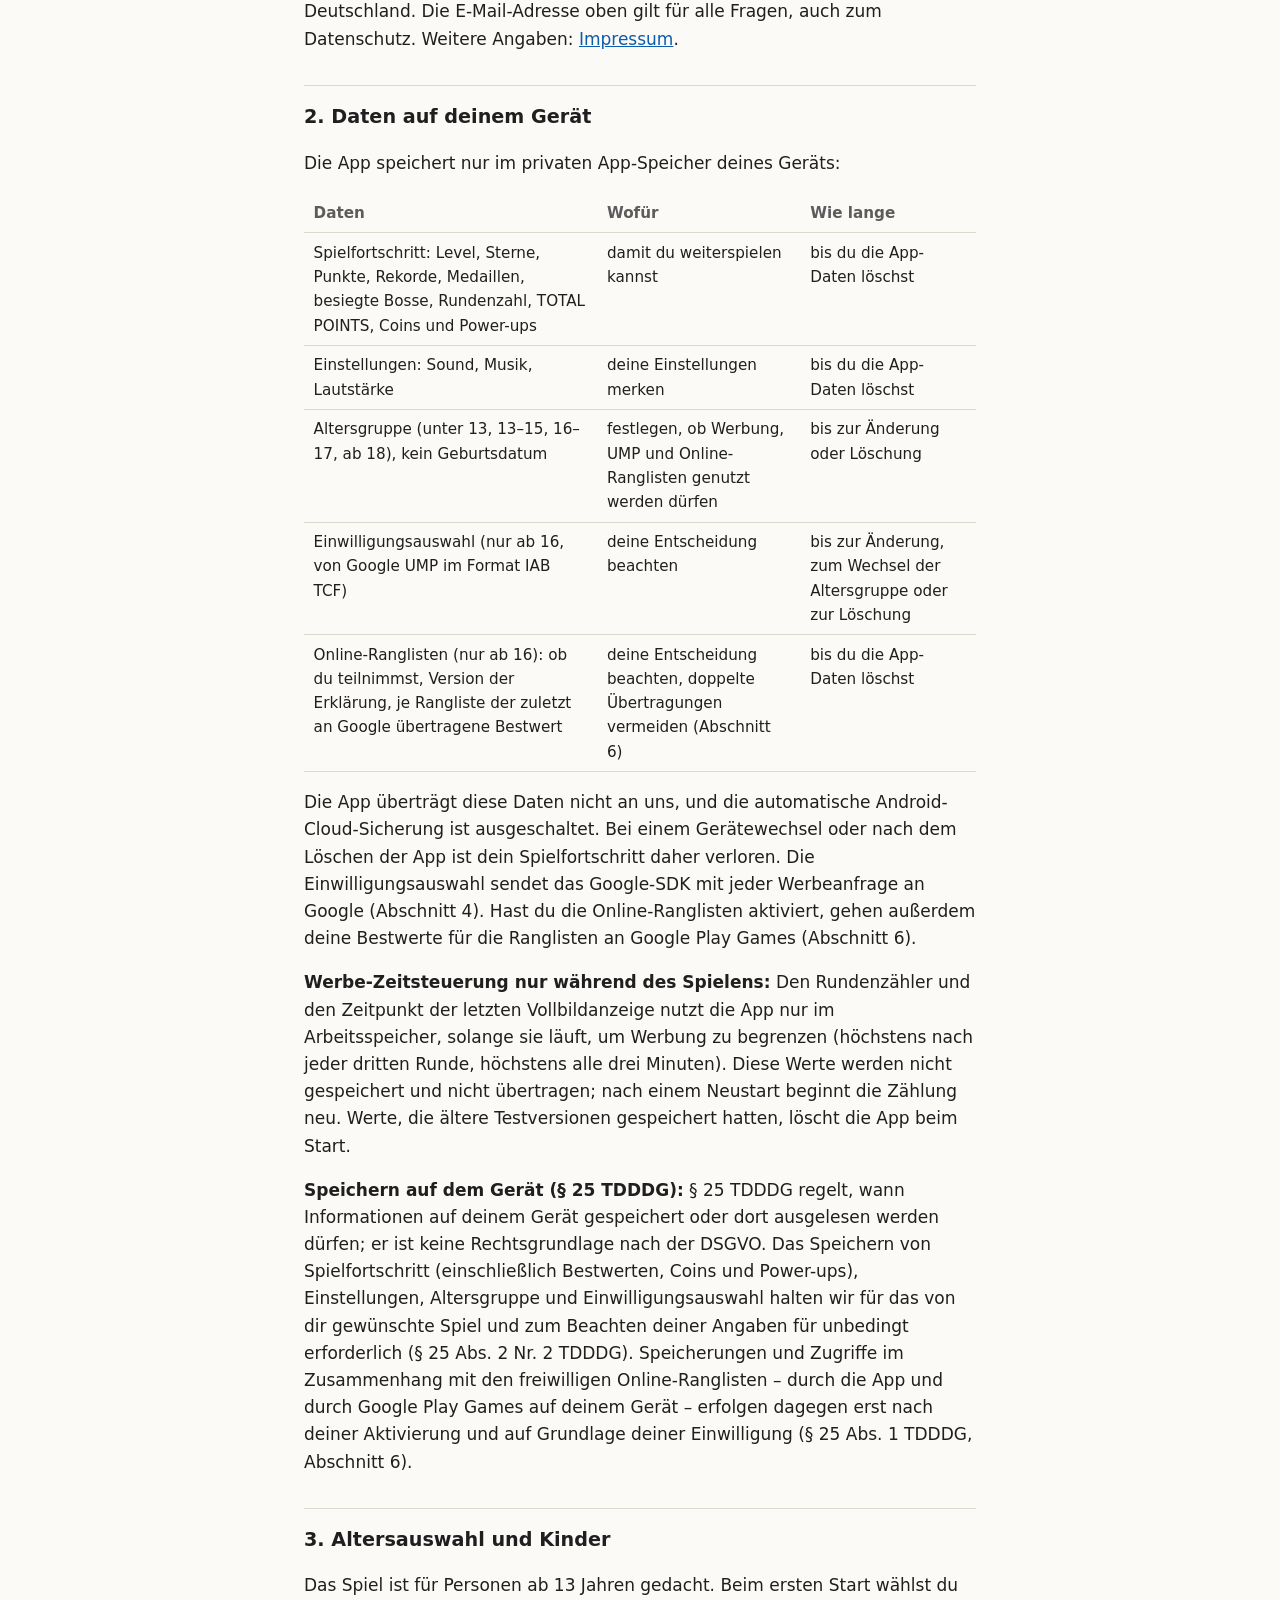
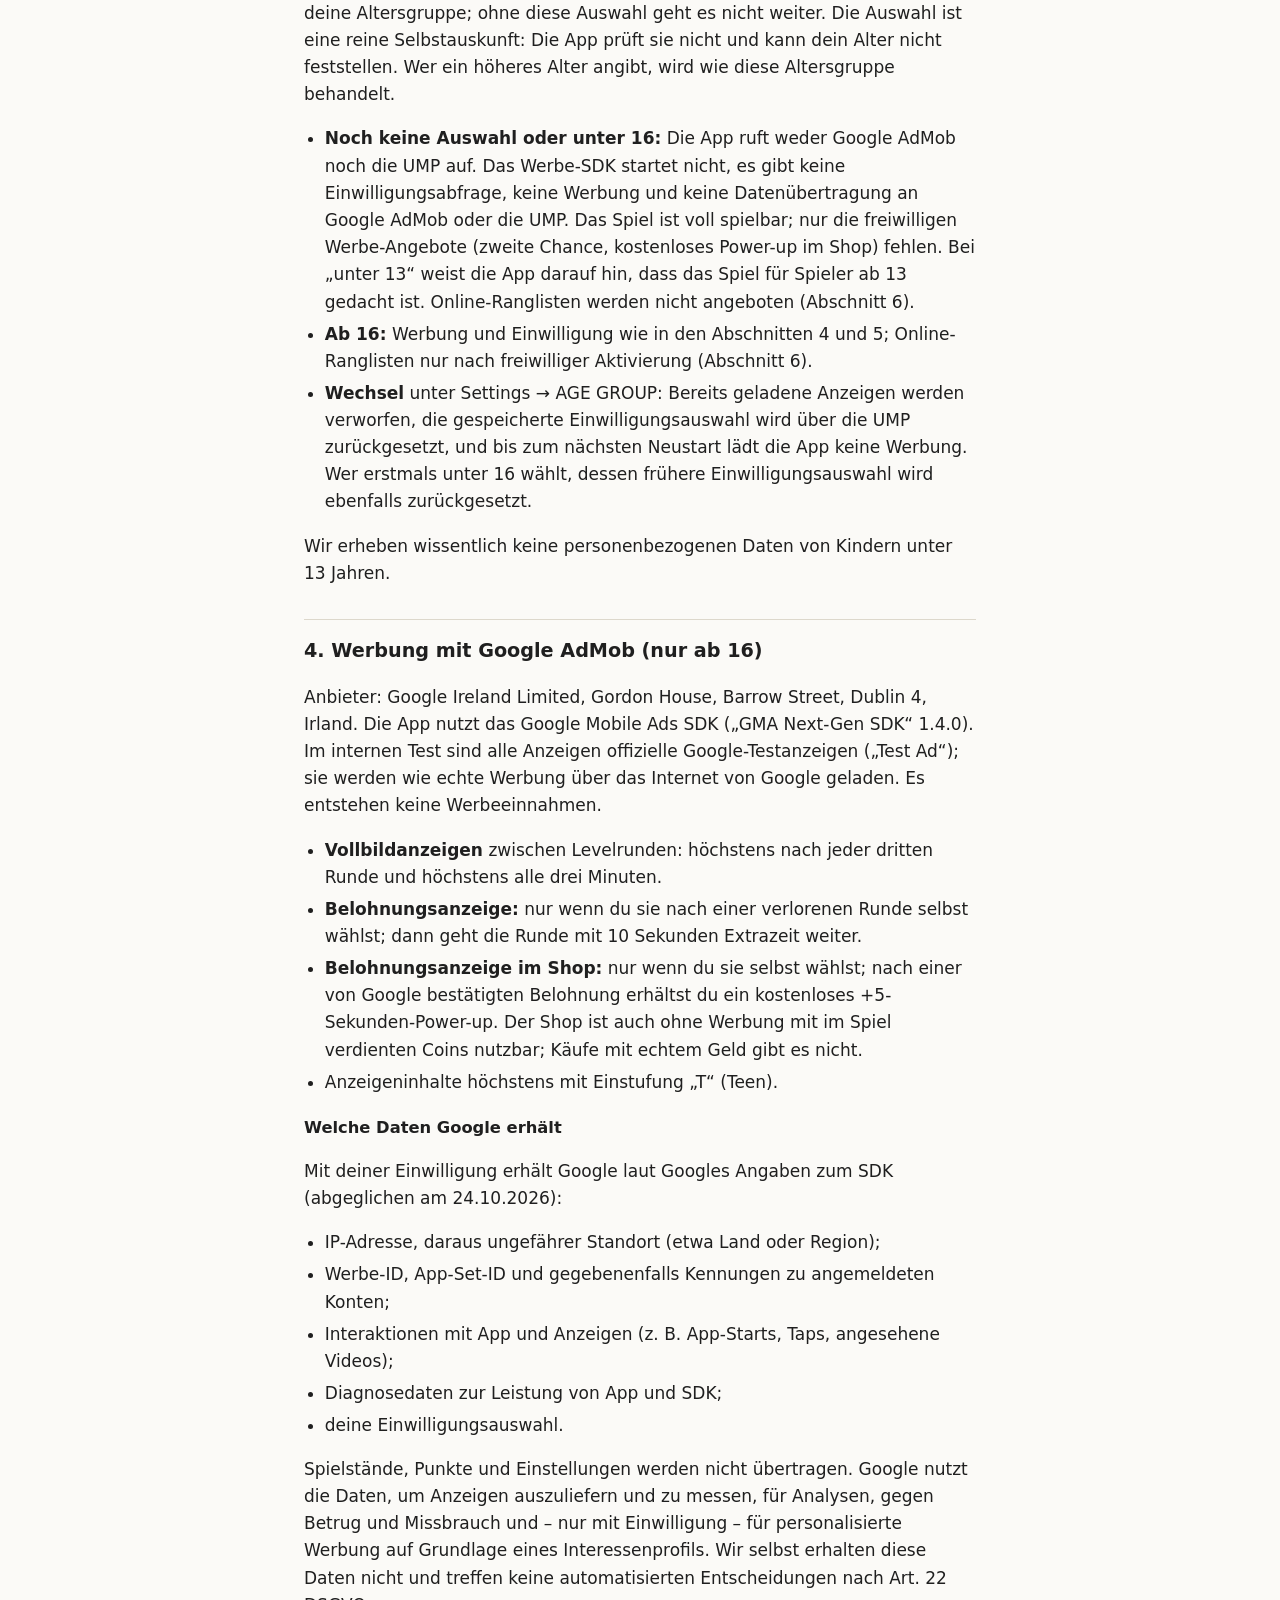
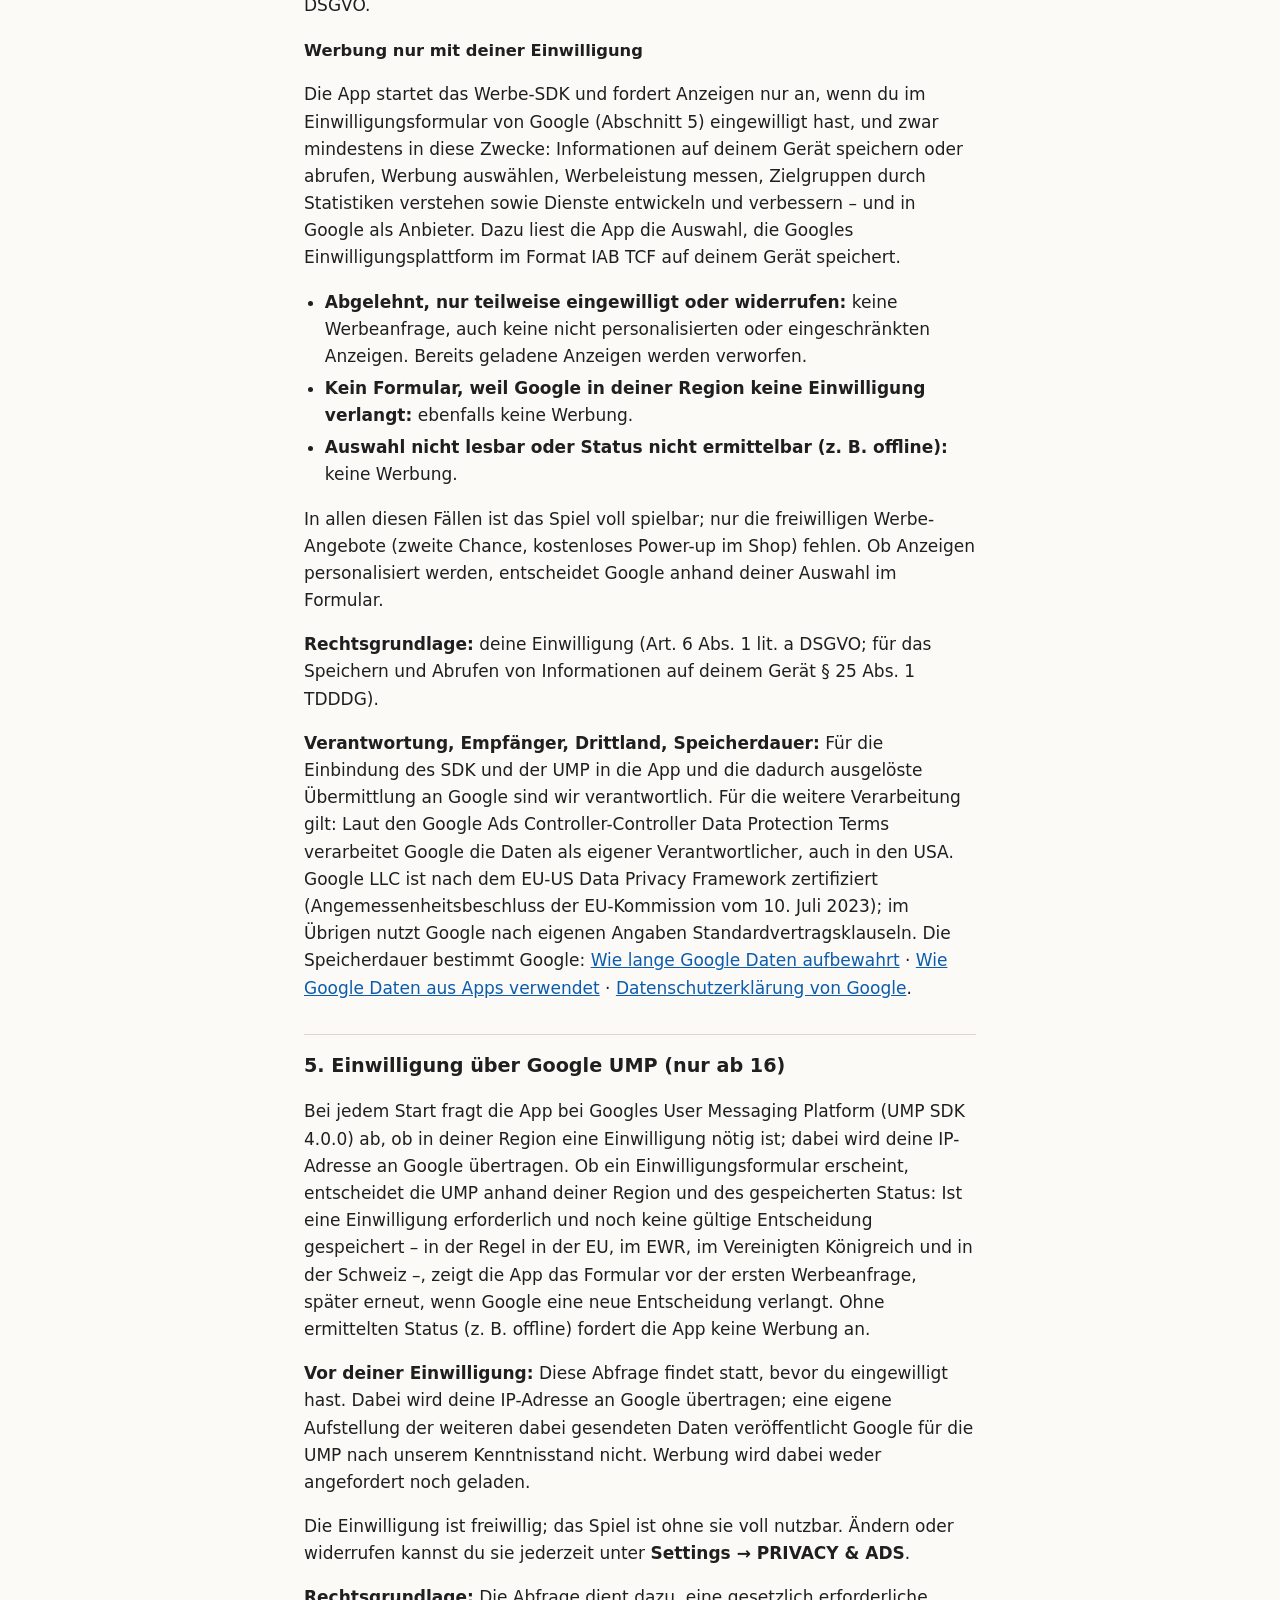
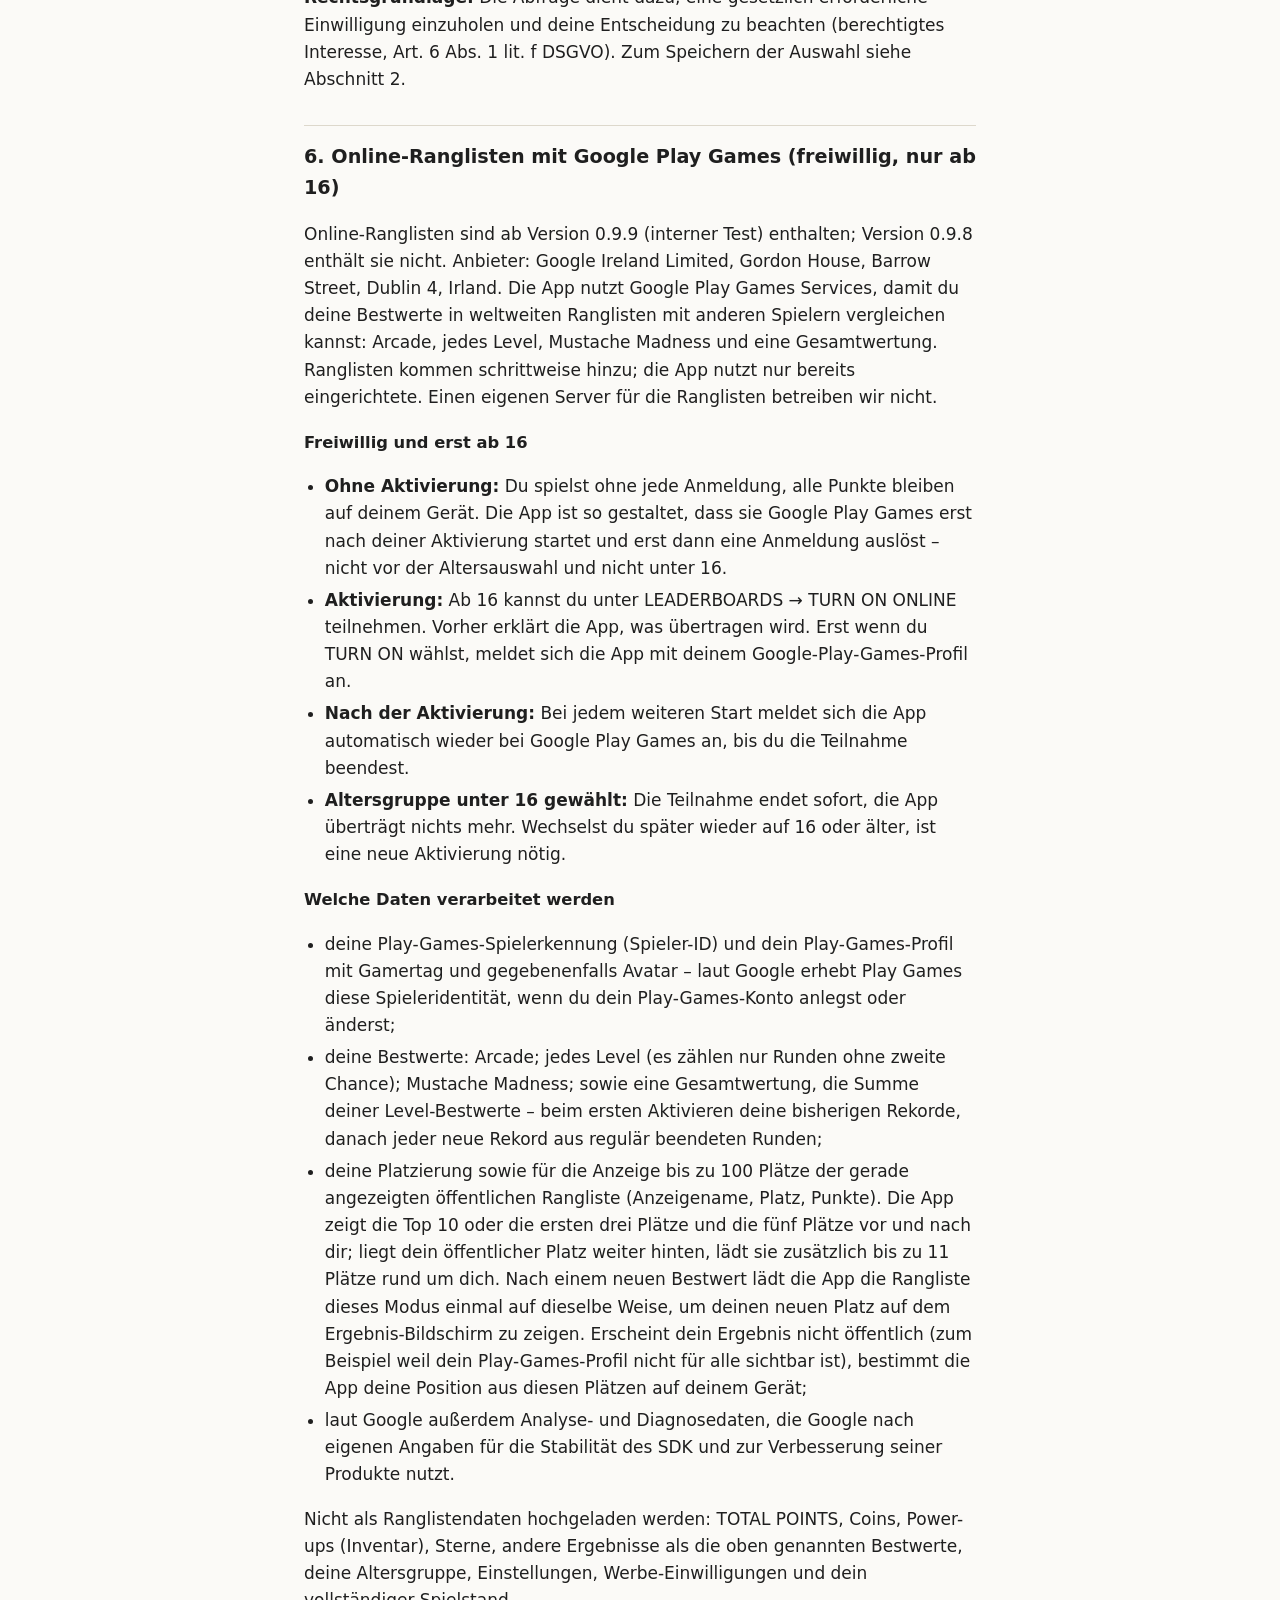
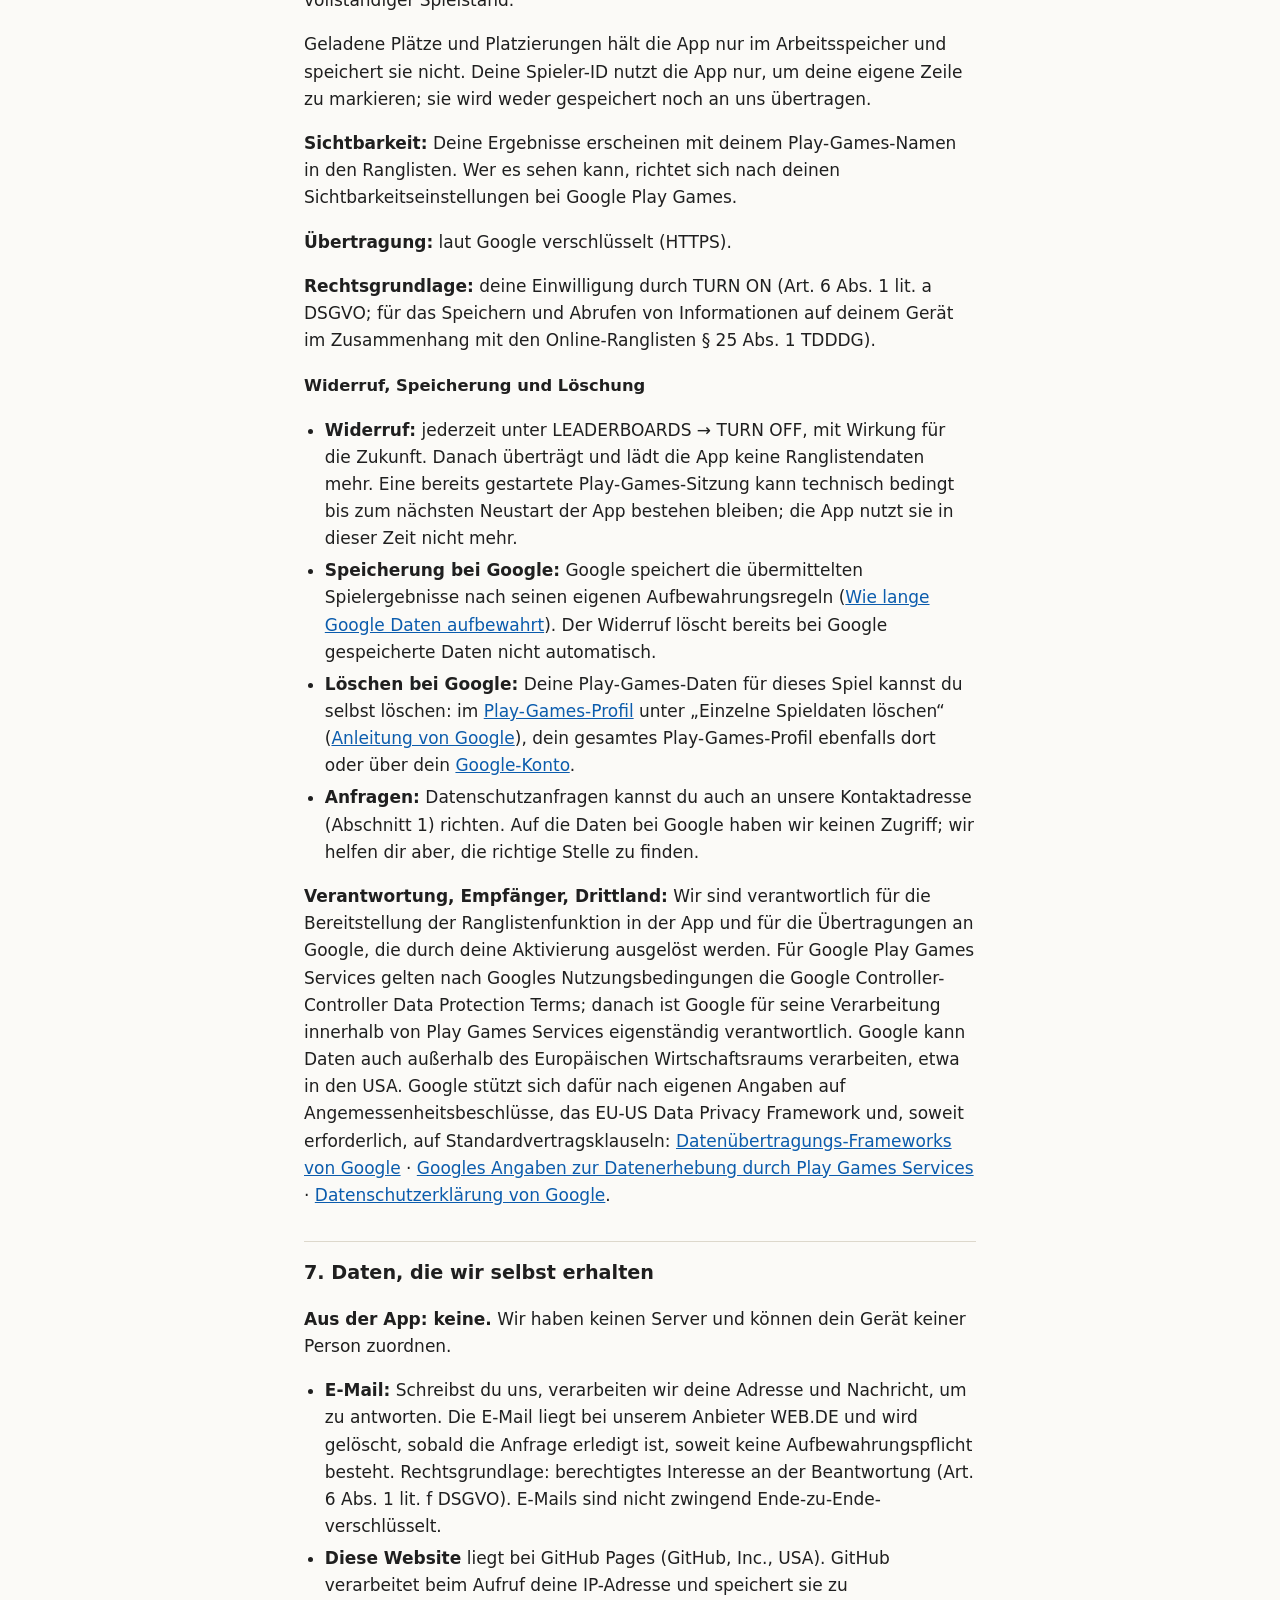
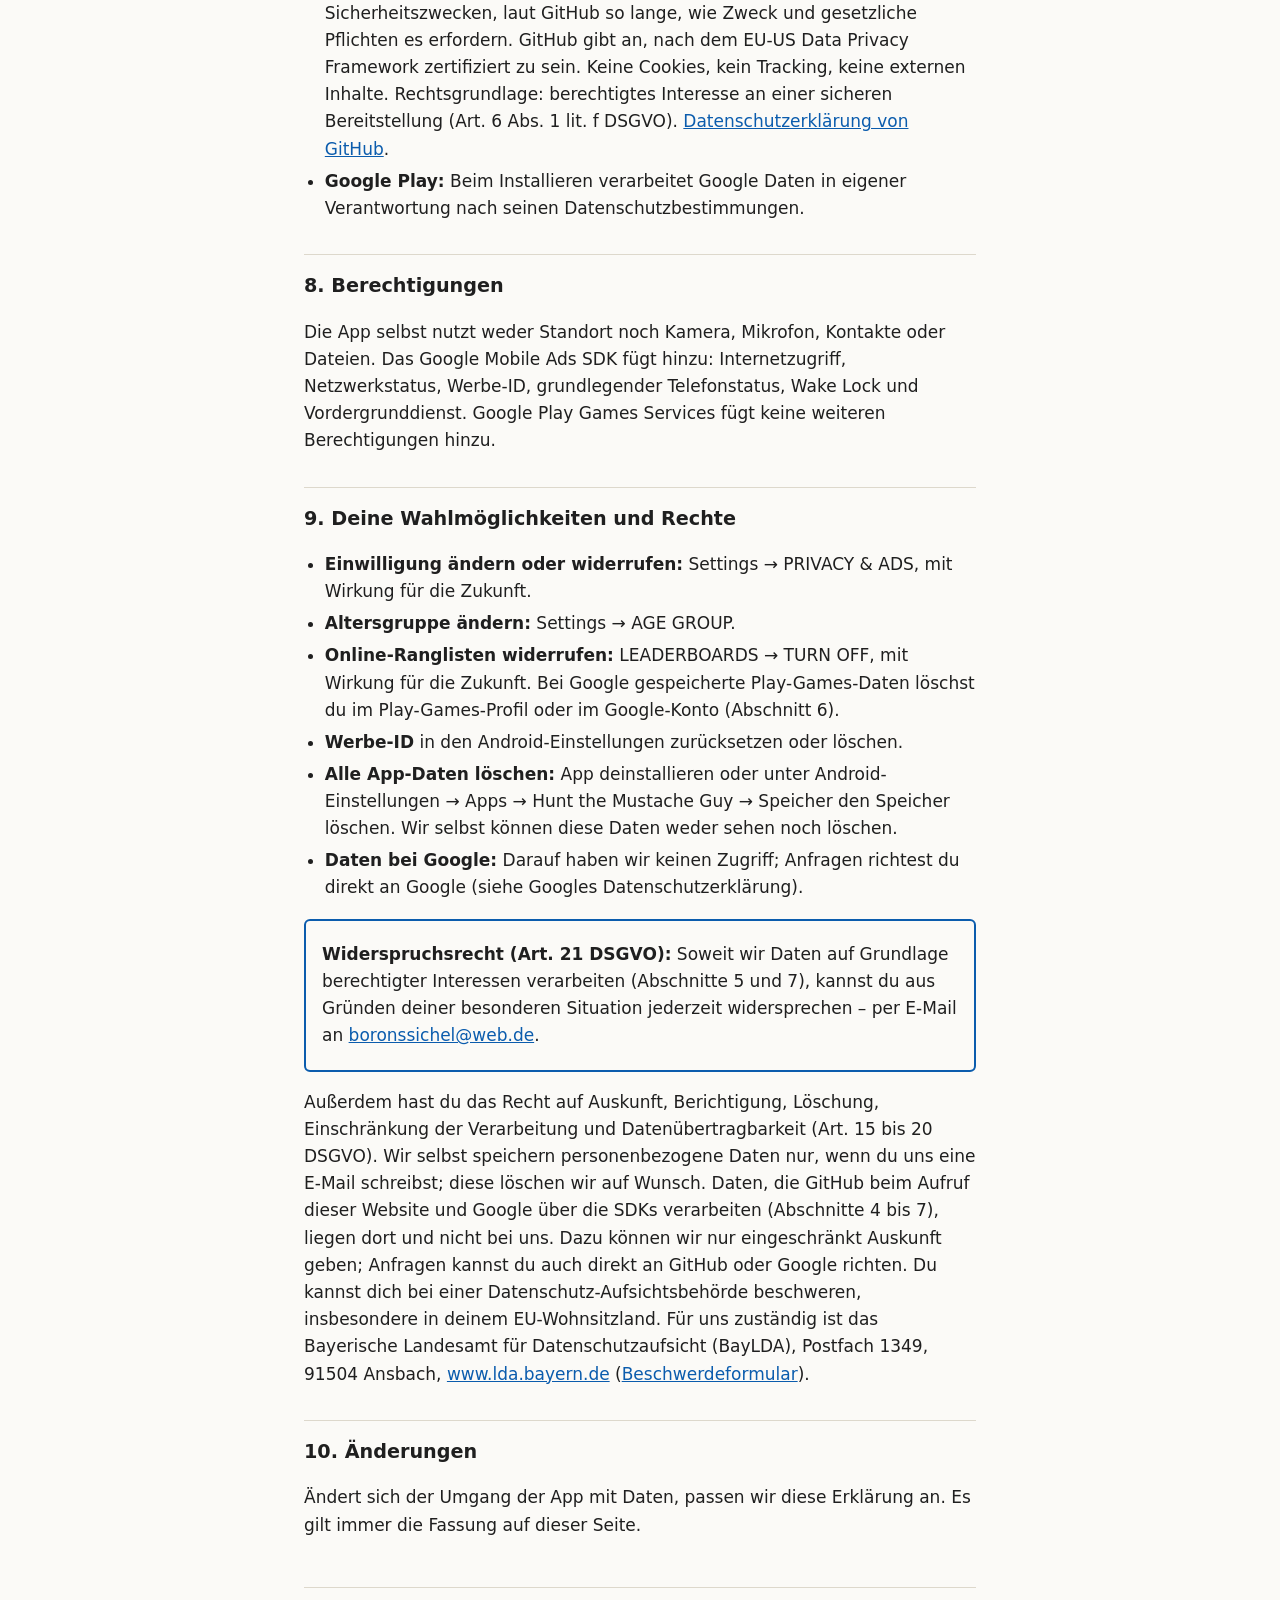
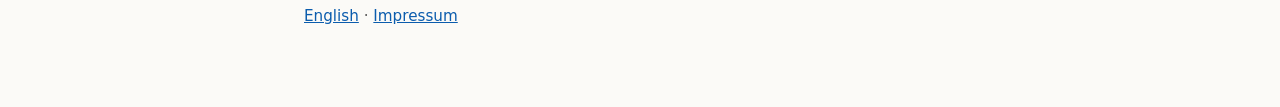
==== commit 7de40ae3: "Add files via upload" ====
--- a/de/index.html
+++ b/de/index.html
@@ -241,7 +241,9 @@
 <li>deine Platzierung sowie für die Anzeige bis zu 100 Plätze der gerade angezeigten öffentlichen
 Rangliste (Anzeigename, Platz, Punkte). Die App zeigt die Top 10 oder die ersten drei Plätze und
 die fünf Plätze vor und nach dir; liegt dein öffentlicher Platz weiter hinten, lädt sie zusätzlich
-bis zu 11 Plätze rund um dich. Erscheint dein Ergebnis nicht öffentlich (zum Beispiel weil dein
+bis zu 11 Plätze rund um dich. Nach einem neuen Bestwert lädt die App die Rangliste dieses Modus
+einmal auf dieselbe Weise, um deinen neuen Platz auf dem Ergebnis-Bildschirm zu zeigen. Erscheint
+dein Ergebnis nicht öffentlich (zum Beispiel weil dein
 Play-Games-Profil nicht für alle sichtbar ist), bestimmt die App deine Position aus diesen Plätzen
 auf deinem Gerät;</li>
 <li>laut Google außerdem Analyse- und Diagnosedaten, die Google nach eigenen Angaben für die
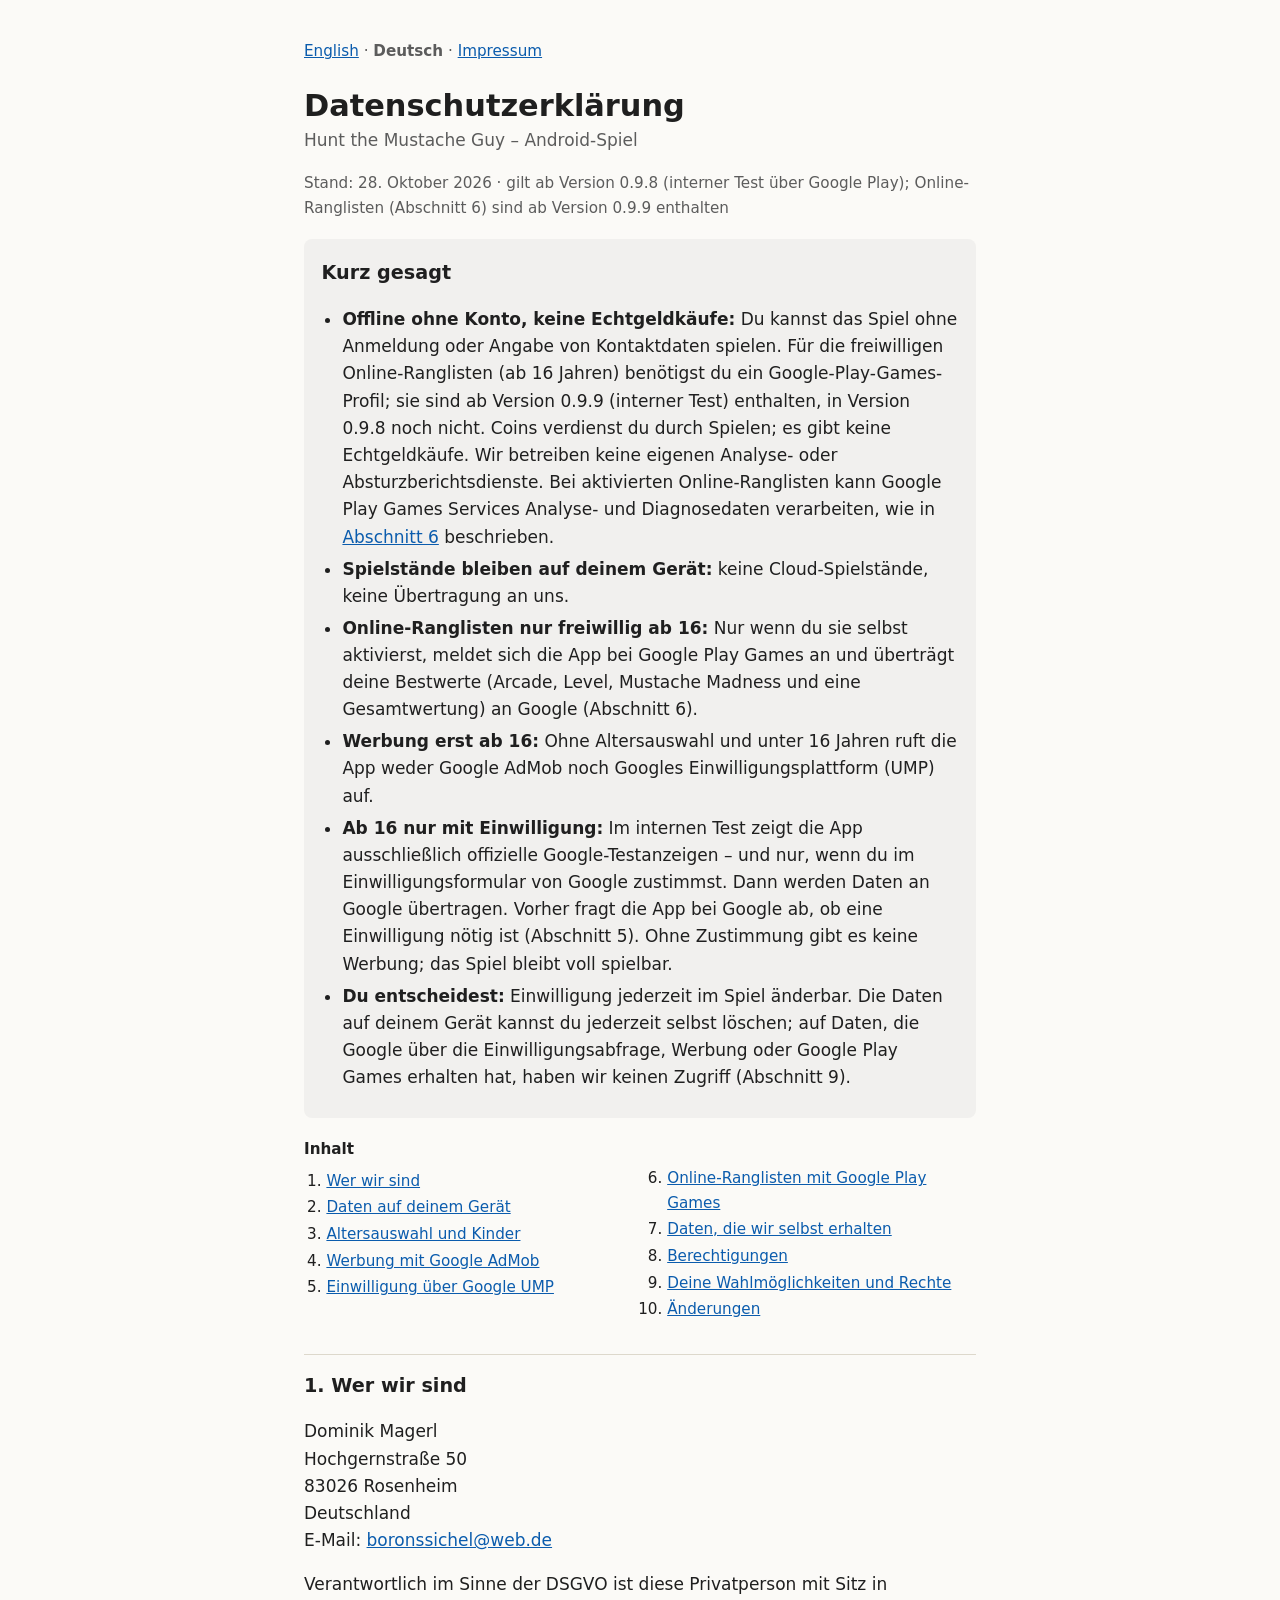
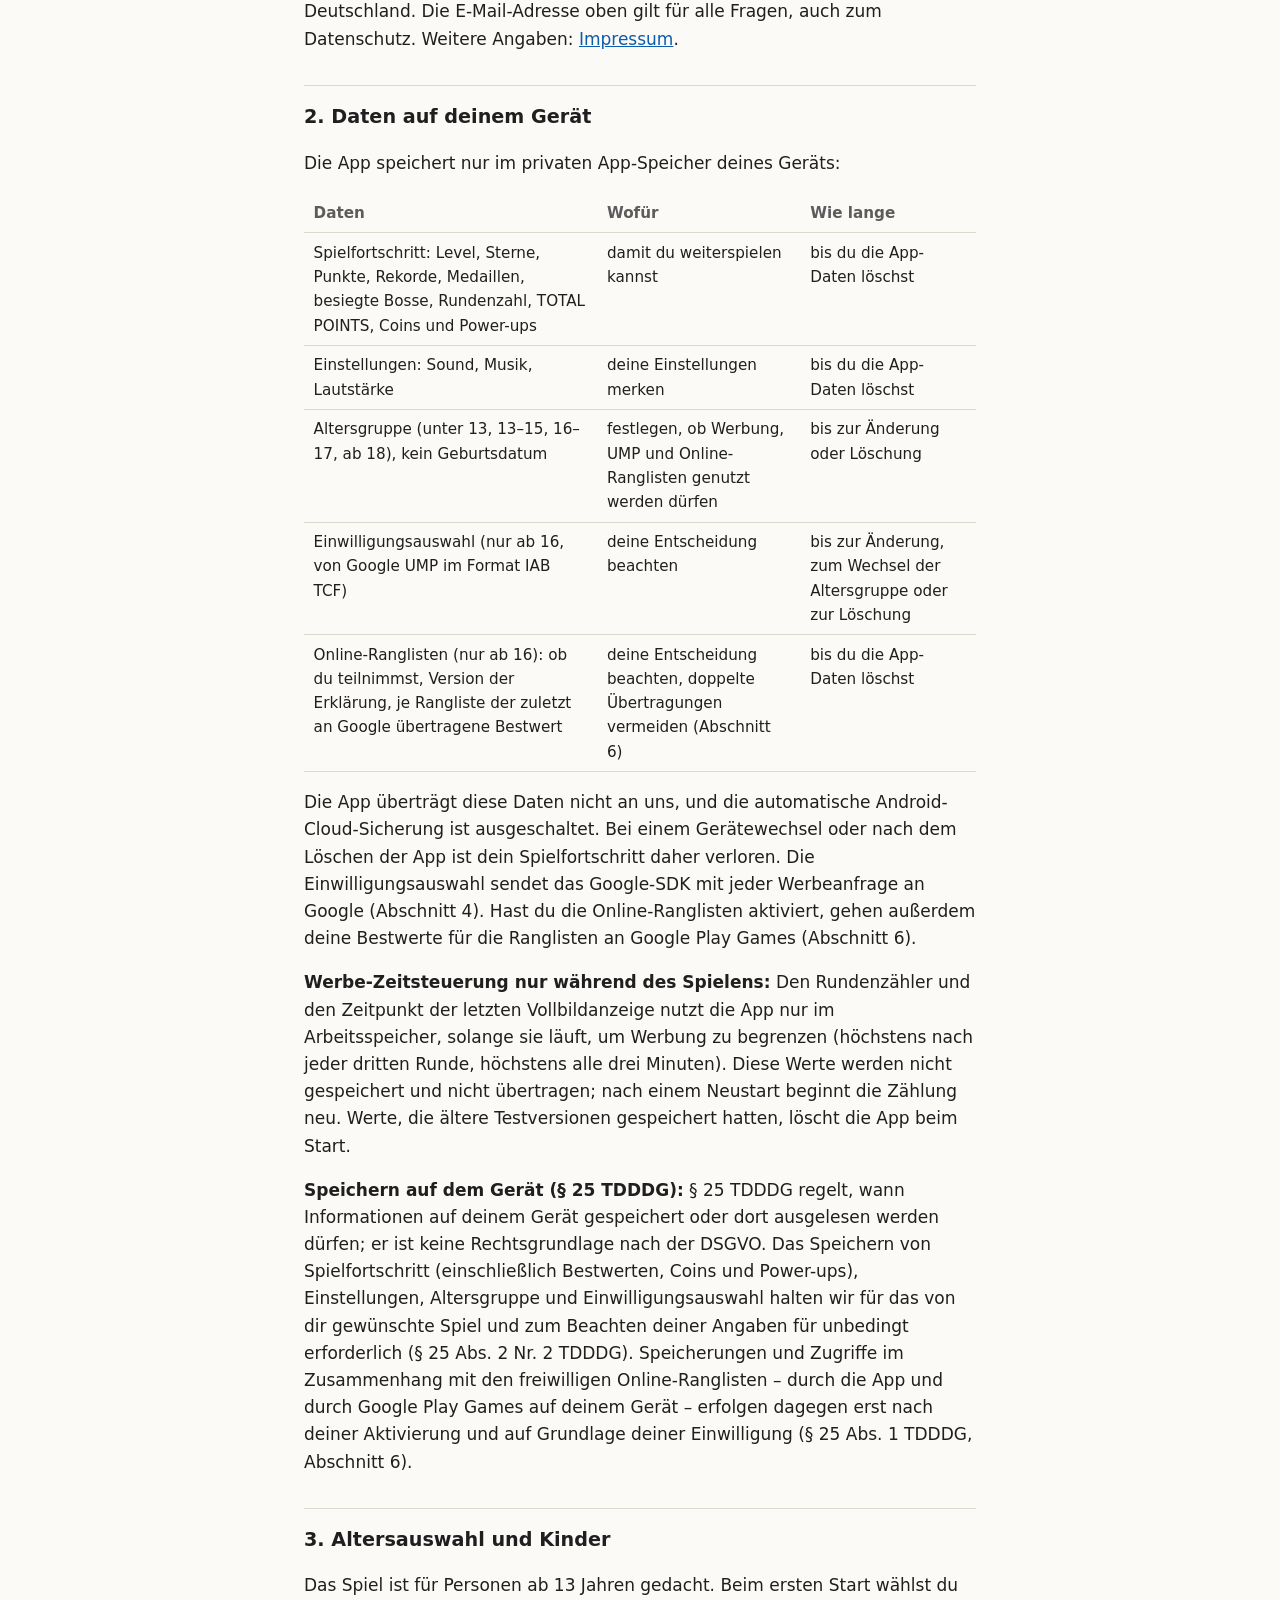
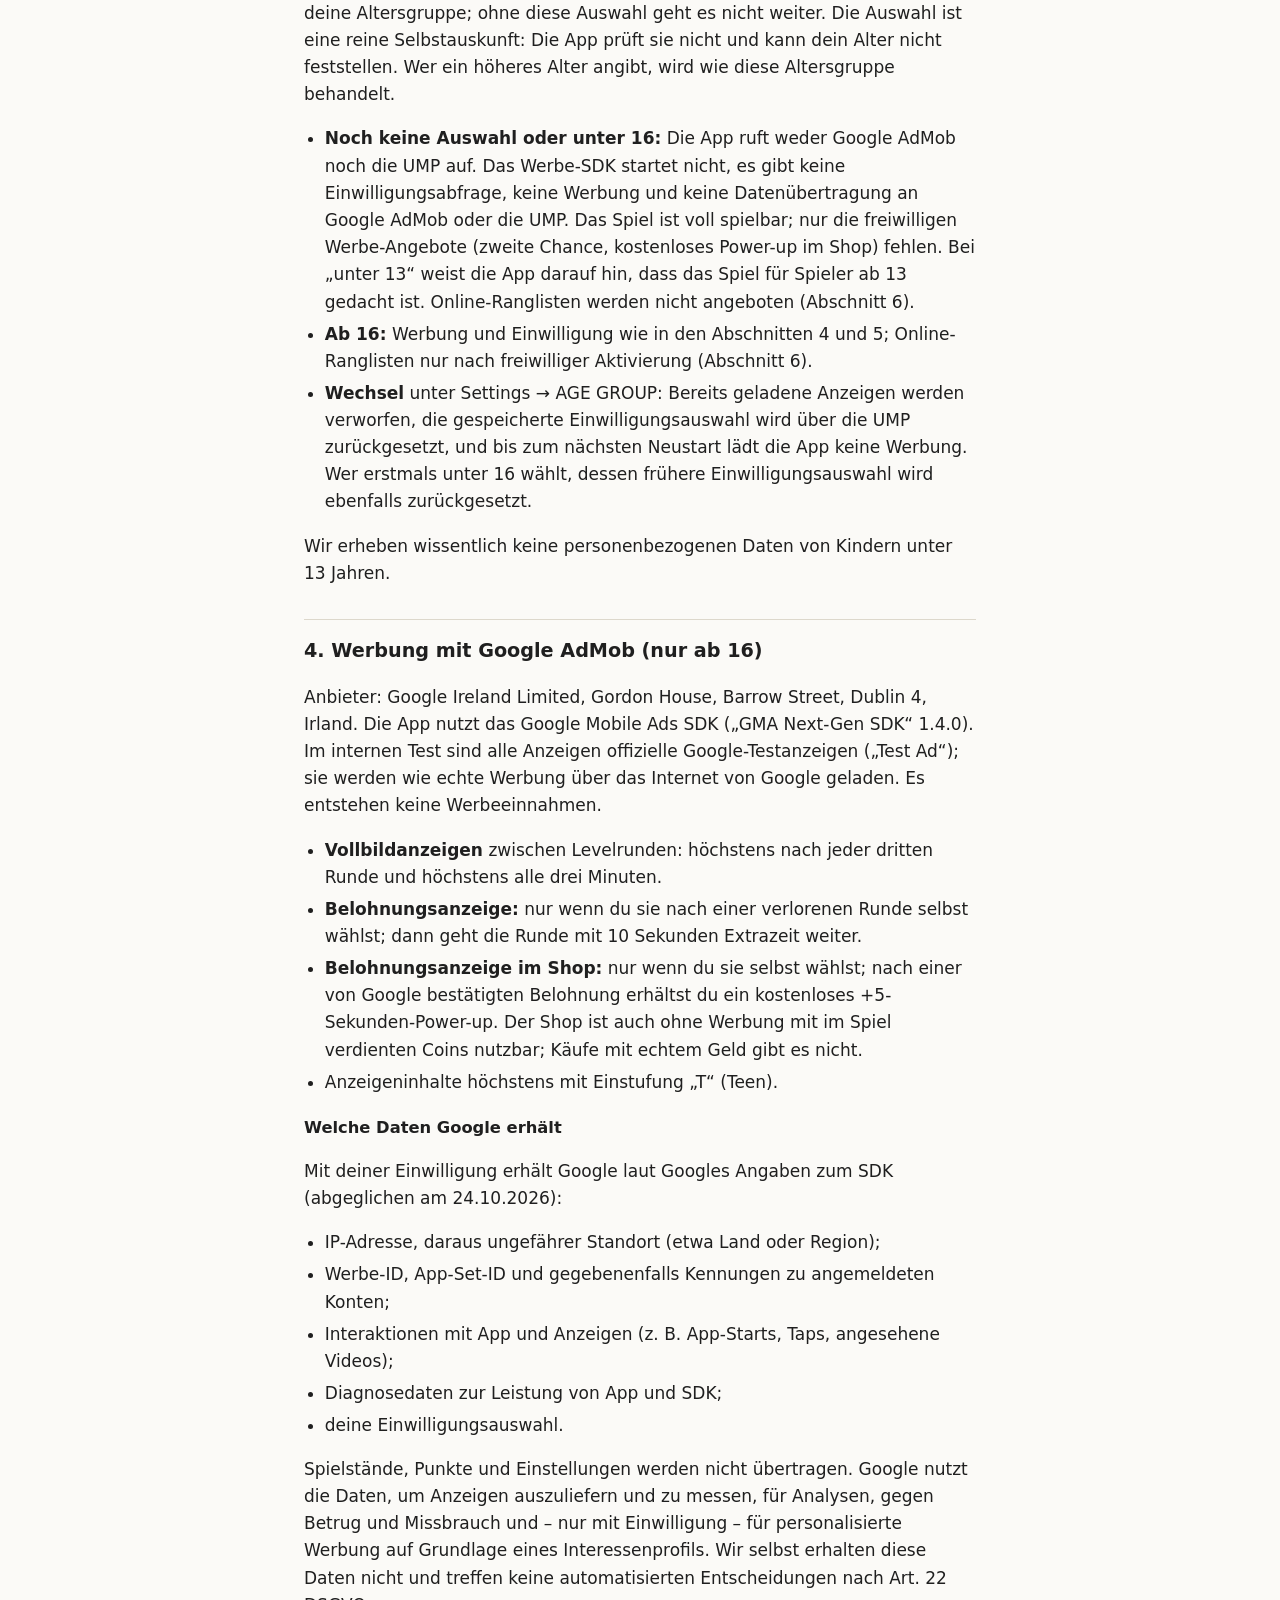
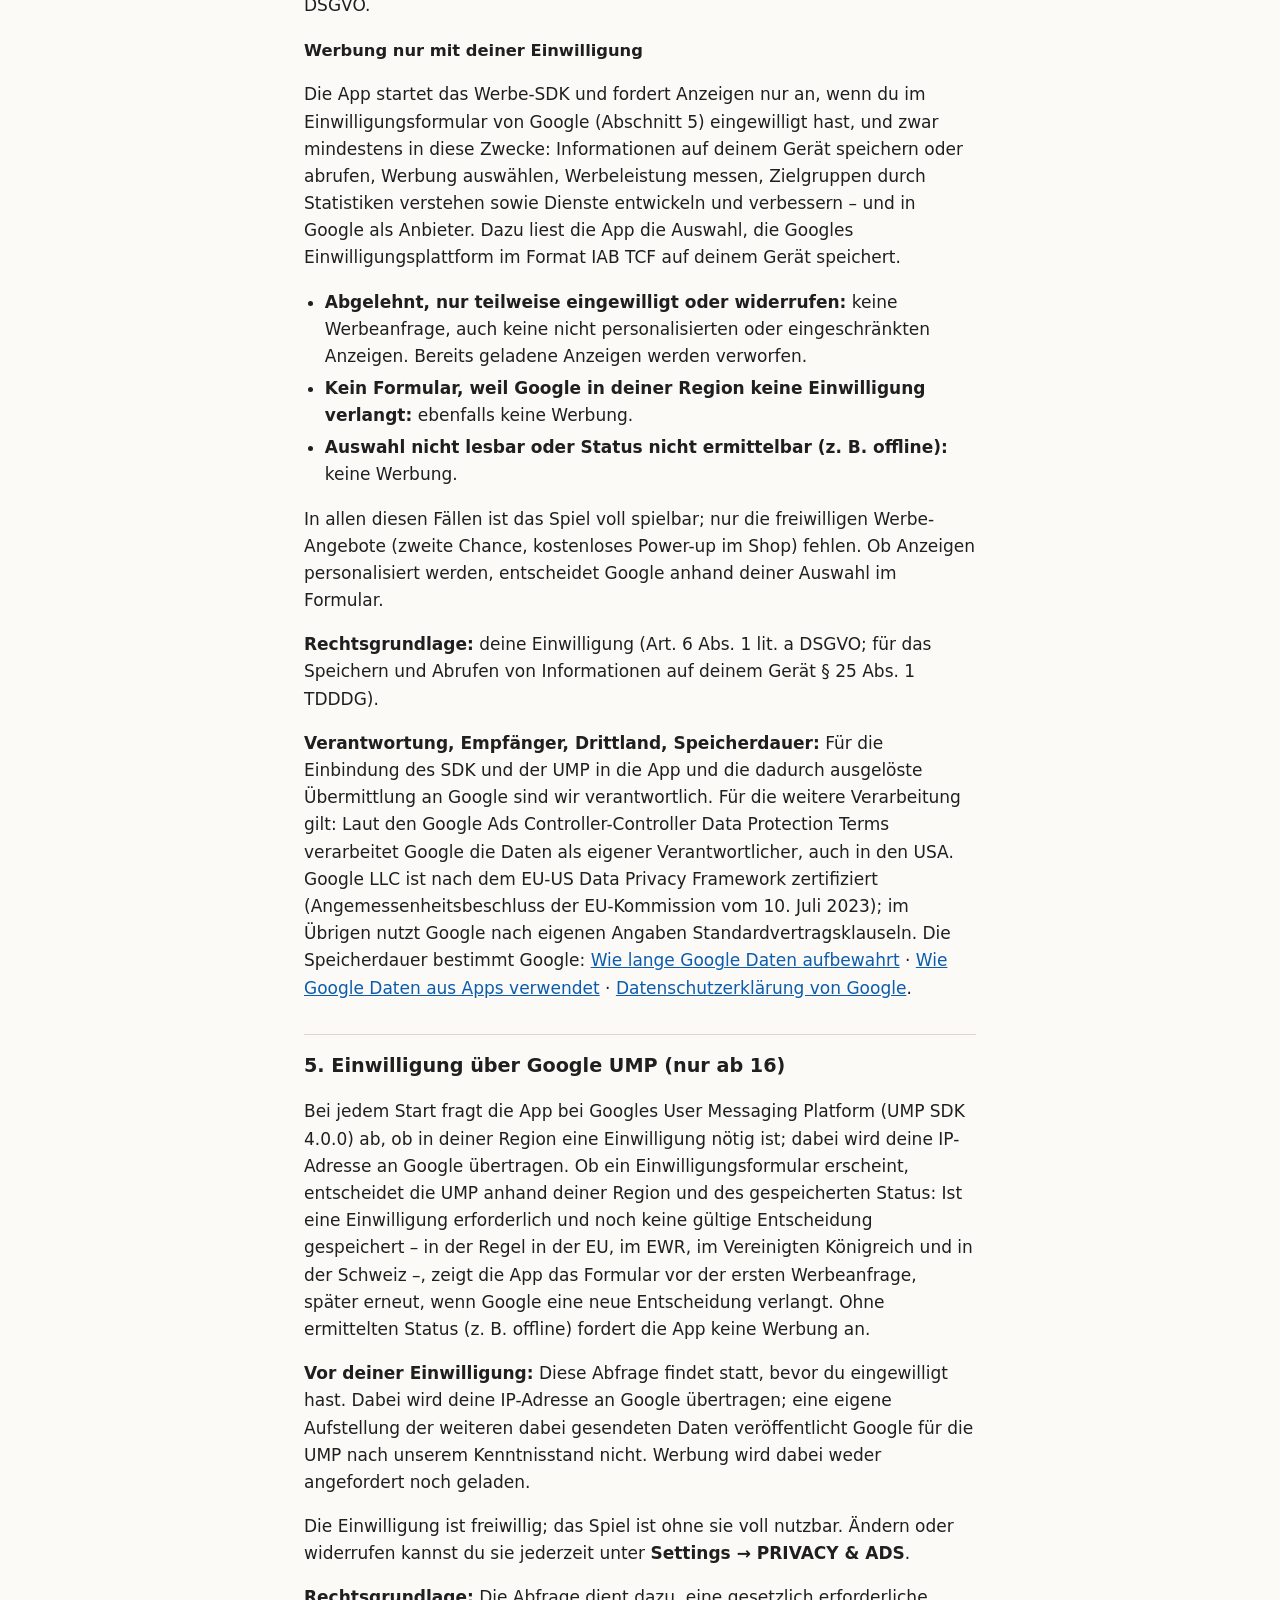
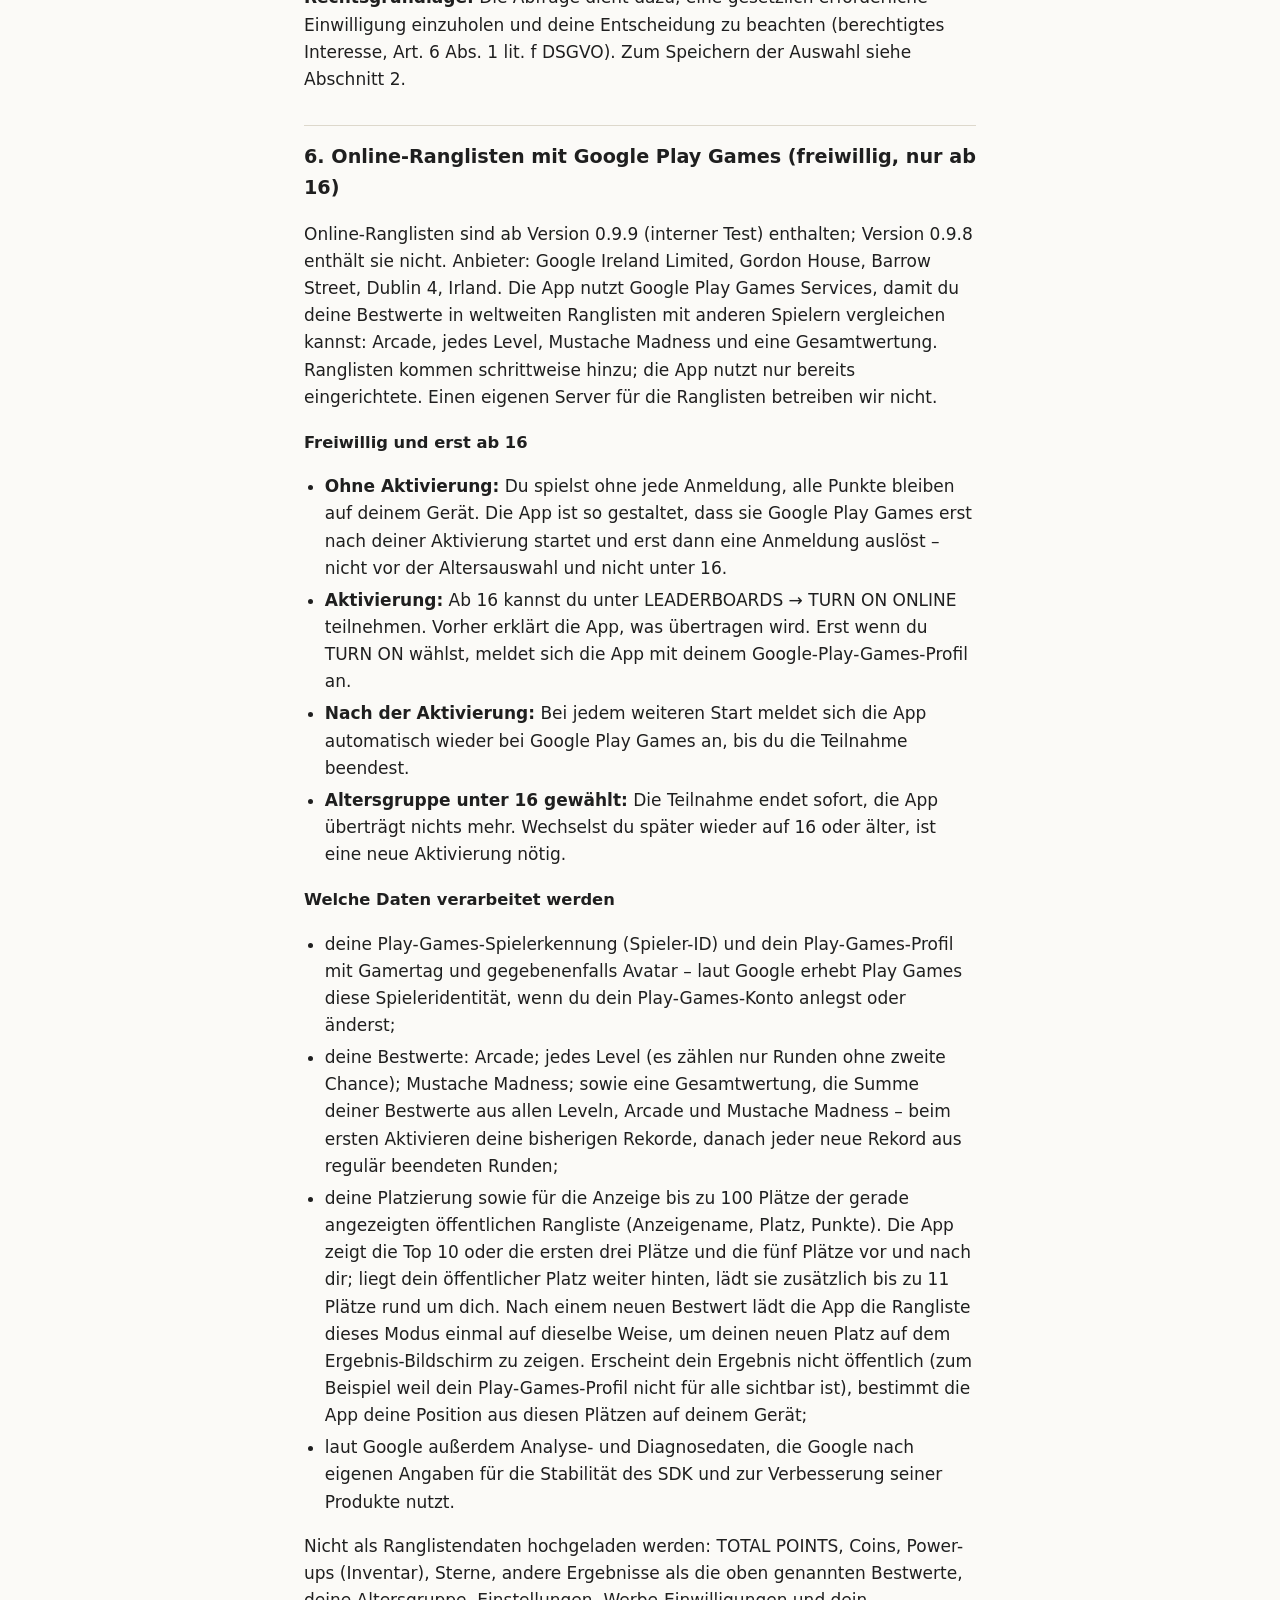
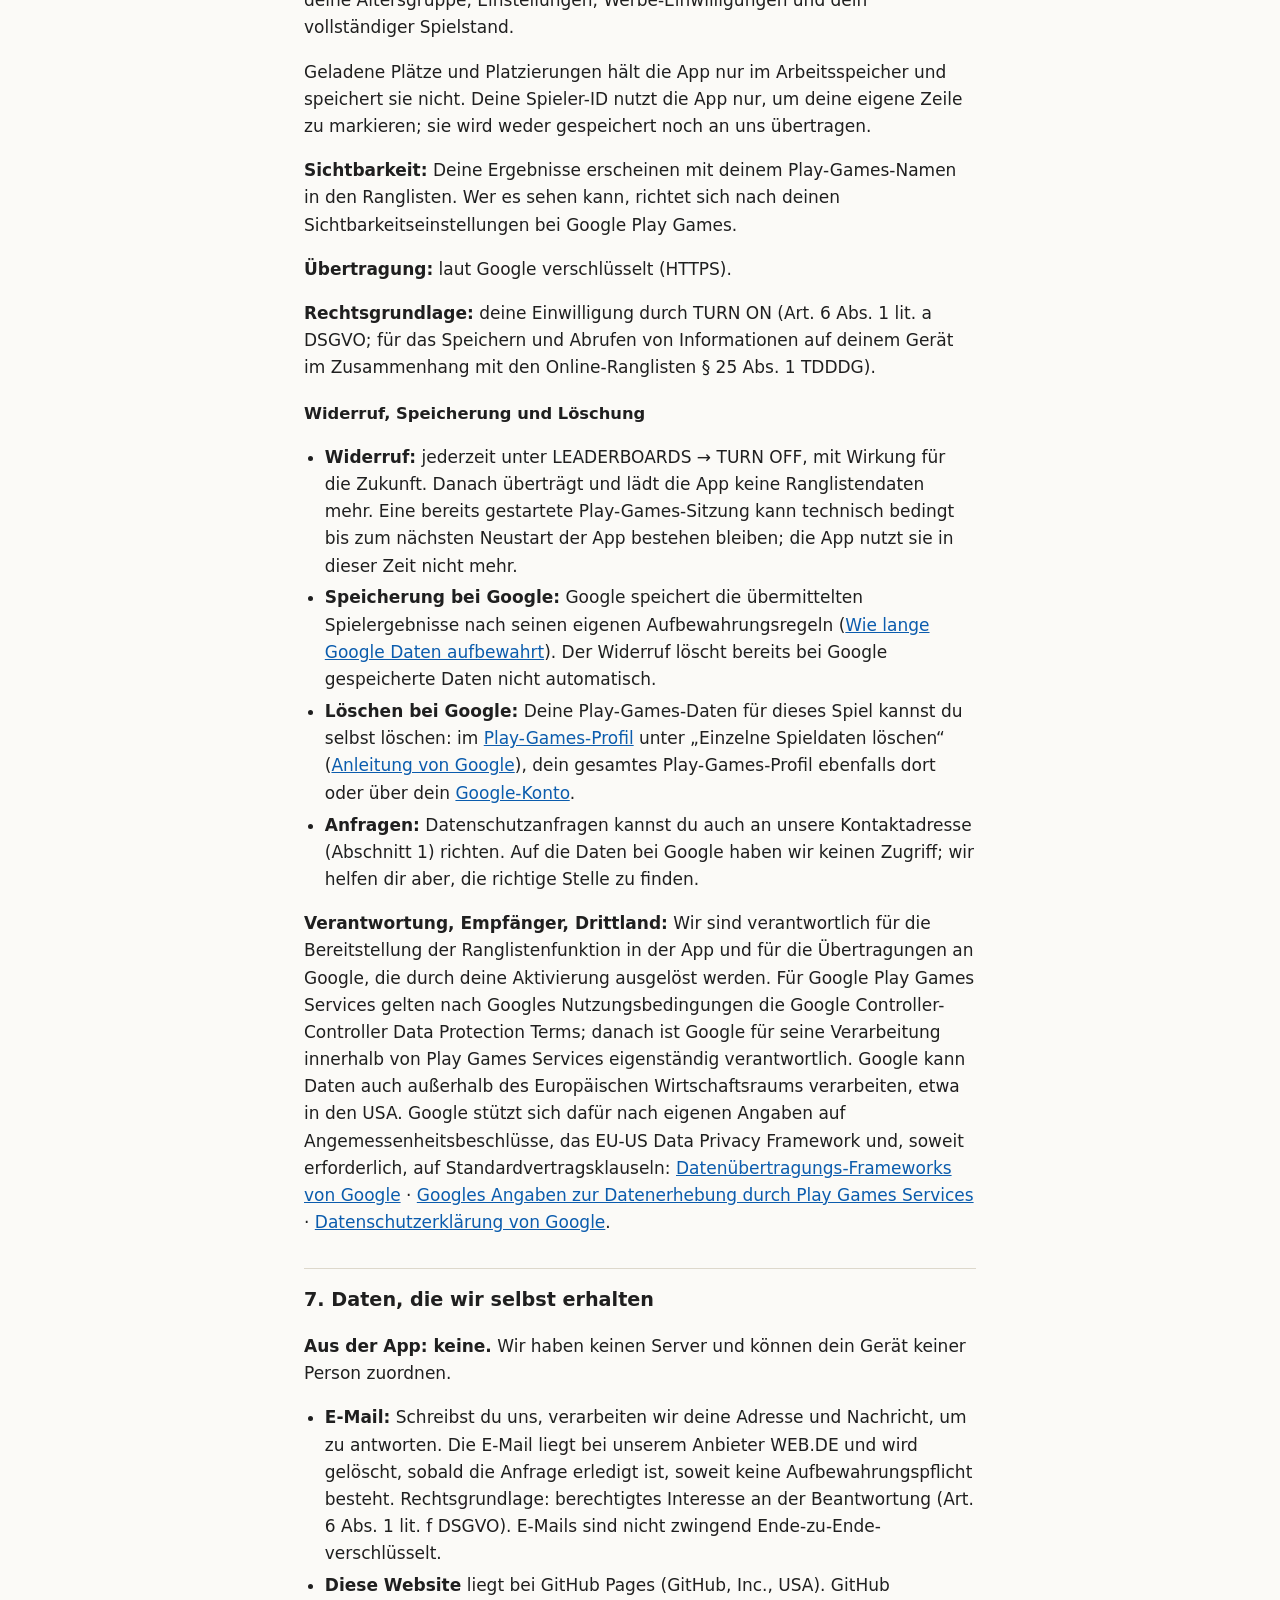
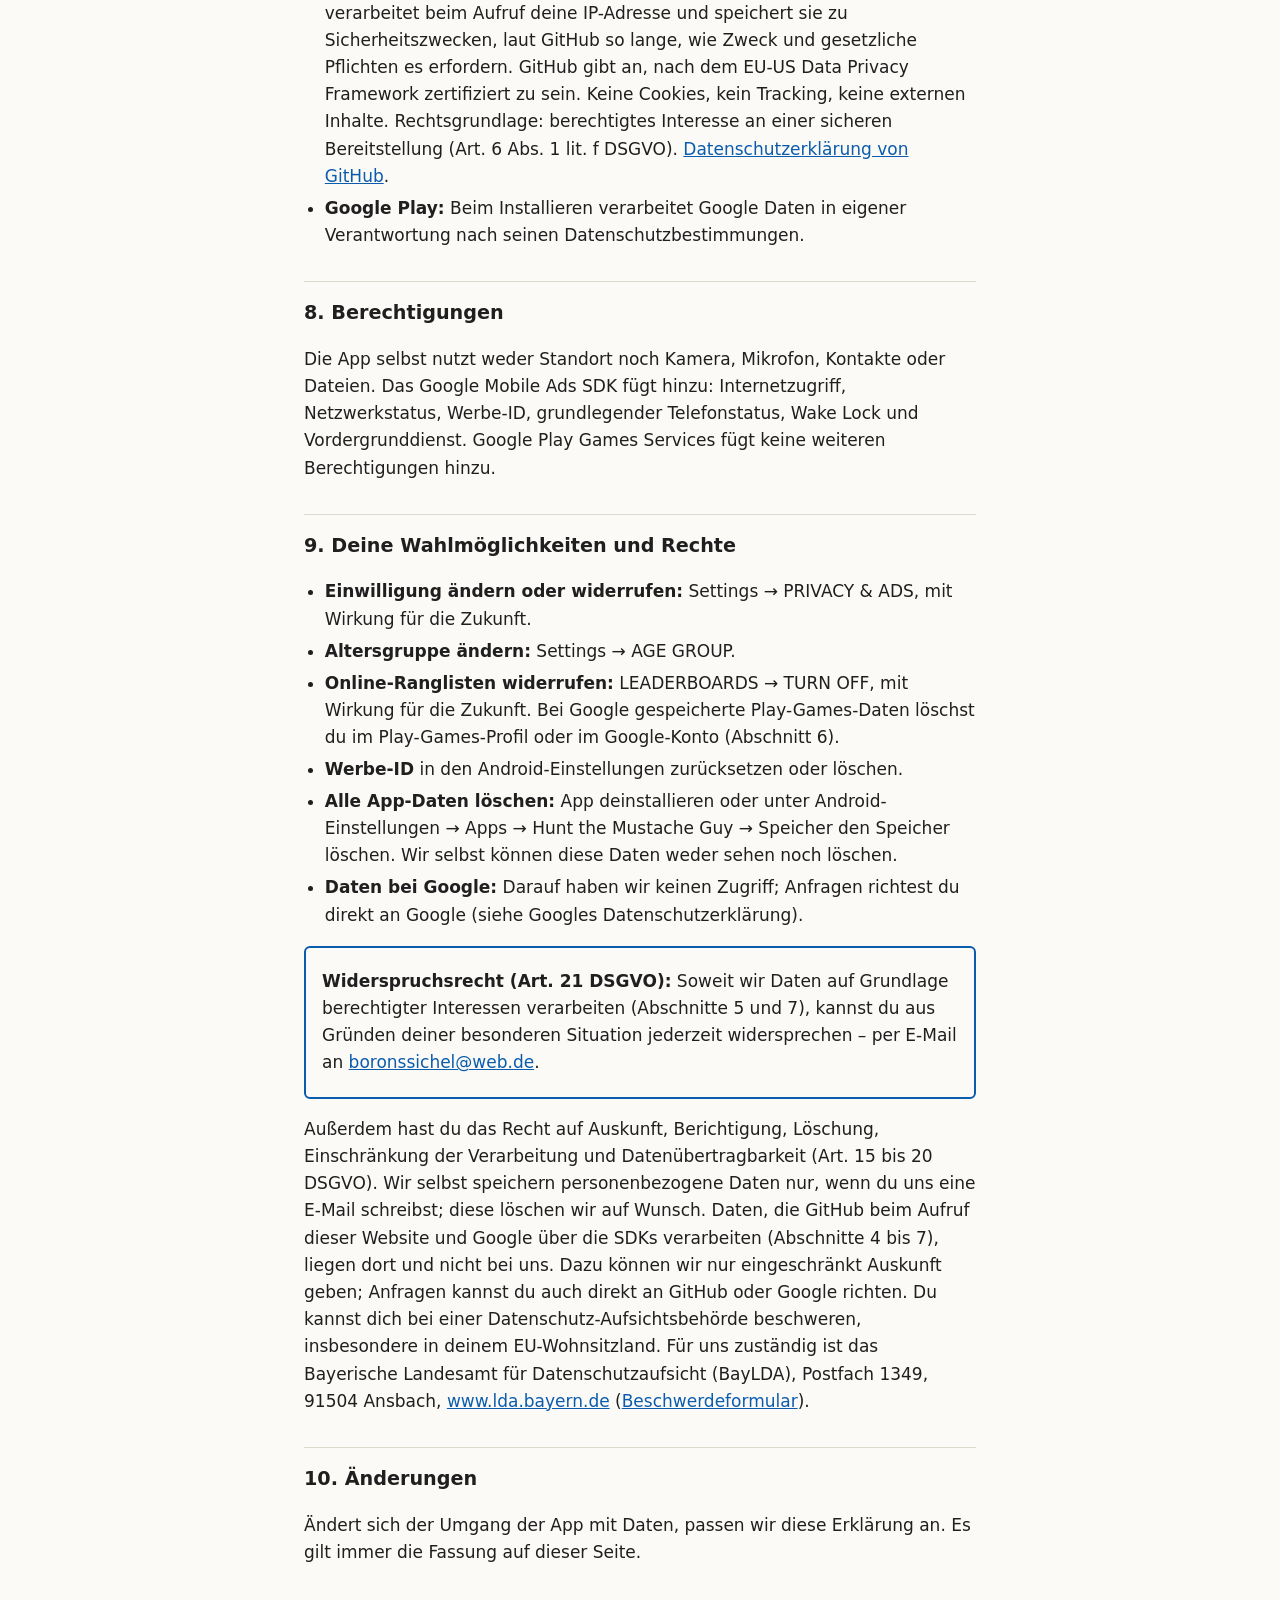
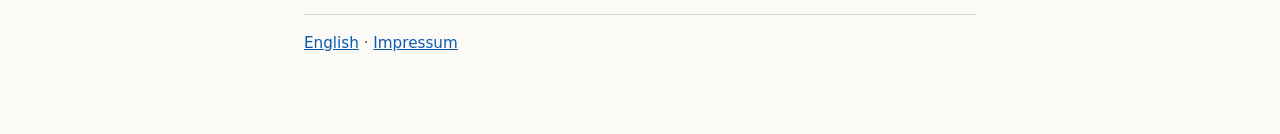
==== commit 8f9ffcb9: "Add files via upload" ====
--- a/de/index.html
+++ b/de/index.html
@@ -12,7 +12,7 @@
 
 <h1>Datenschutzerklärung</h1>
 <p class="sub">Hunt the Mustache Guy – Android-Spiel</p>
-<p class="meta">Stand: 27. Oktober 2026 · gilt ab Version 0.9.8 (interner Test über Google Play);
+<p class="meta">Stand: 28. Oktober 2026 · gilt ab Version 0.9.8 (interner Test über Google Play);
 Online-Ranglisten (Abschnitt 6) sind ab Version 0.9.9 enthalten</p>
 
 <div class="summary">
@@ -236,7 +236,7 @@
 gegebenenfalls Avatar – laut Google erhebt Play Games diese Spieleridentität, wenn du dein
 Play-Games-Konto anlegst oder änderst;</li>
 <li>deine Bestwerte: Arcade; jedes Level (es zählen nur Runden ohne zweite Chance); Mustache
-Madness; sowie eine Gesamtwertung, die Summe deiner Level-Bestwerte – beim ersten Aktivieren
+Madness; sowie eine Gesamtwertung, die Summe deiner Bestwerte aus allen Leveln, Arcade und Mustache Madness – beim ersten Aktivieren
 deine bisherigen Rekorde, danach jeder neue Rekord aus regulär beendeten Runden;</li>
 <li>deine Platzierung sowie für die Anzeige bis zu 100 Plätze der gerade angezeigten öffentlichen
 Rangliste (Anzeigename, Platz, Punkte). Die App zeigt die Top 10 oder die ersten drei Plätze und
